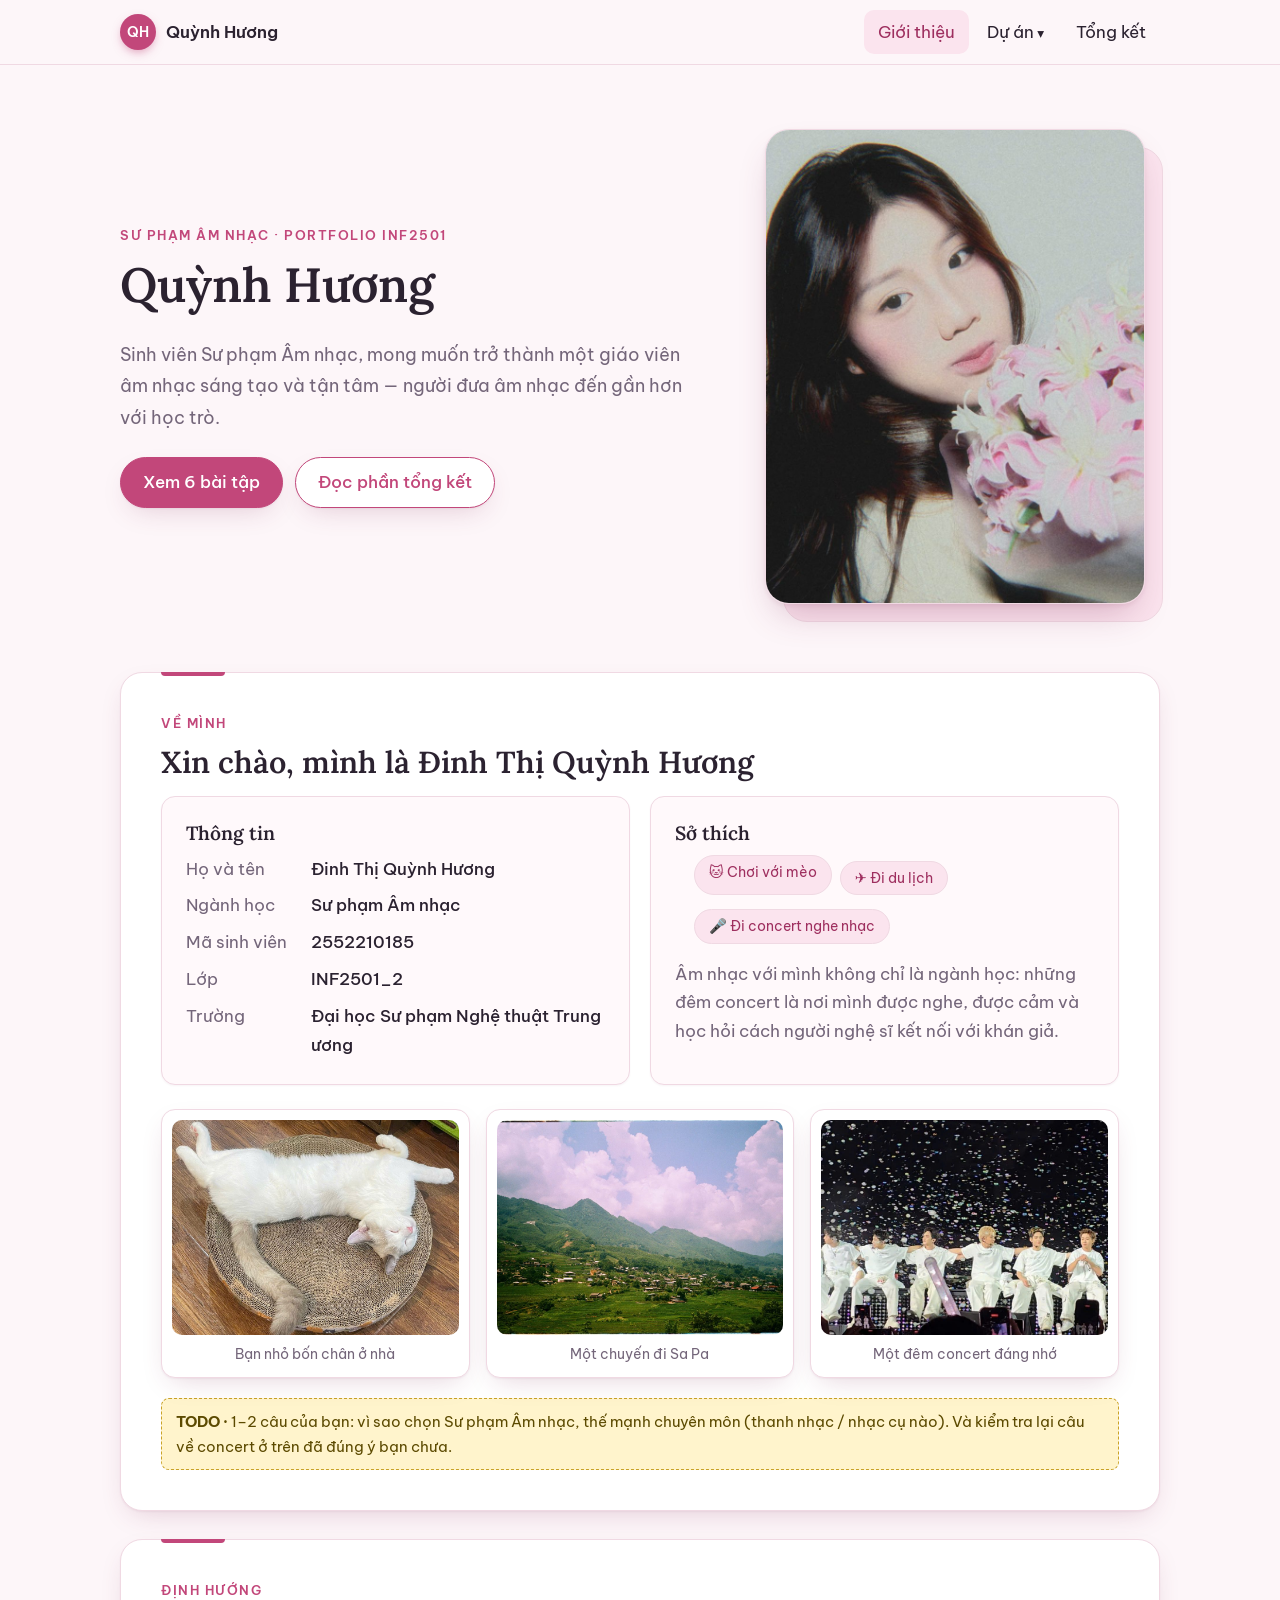
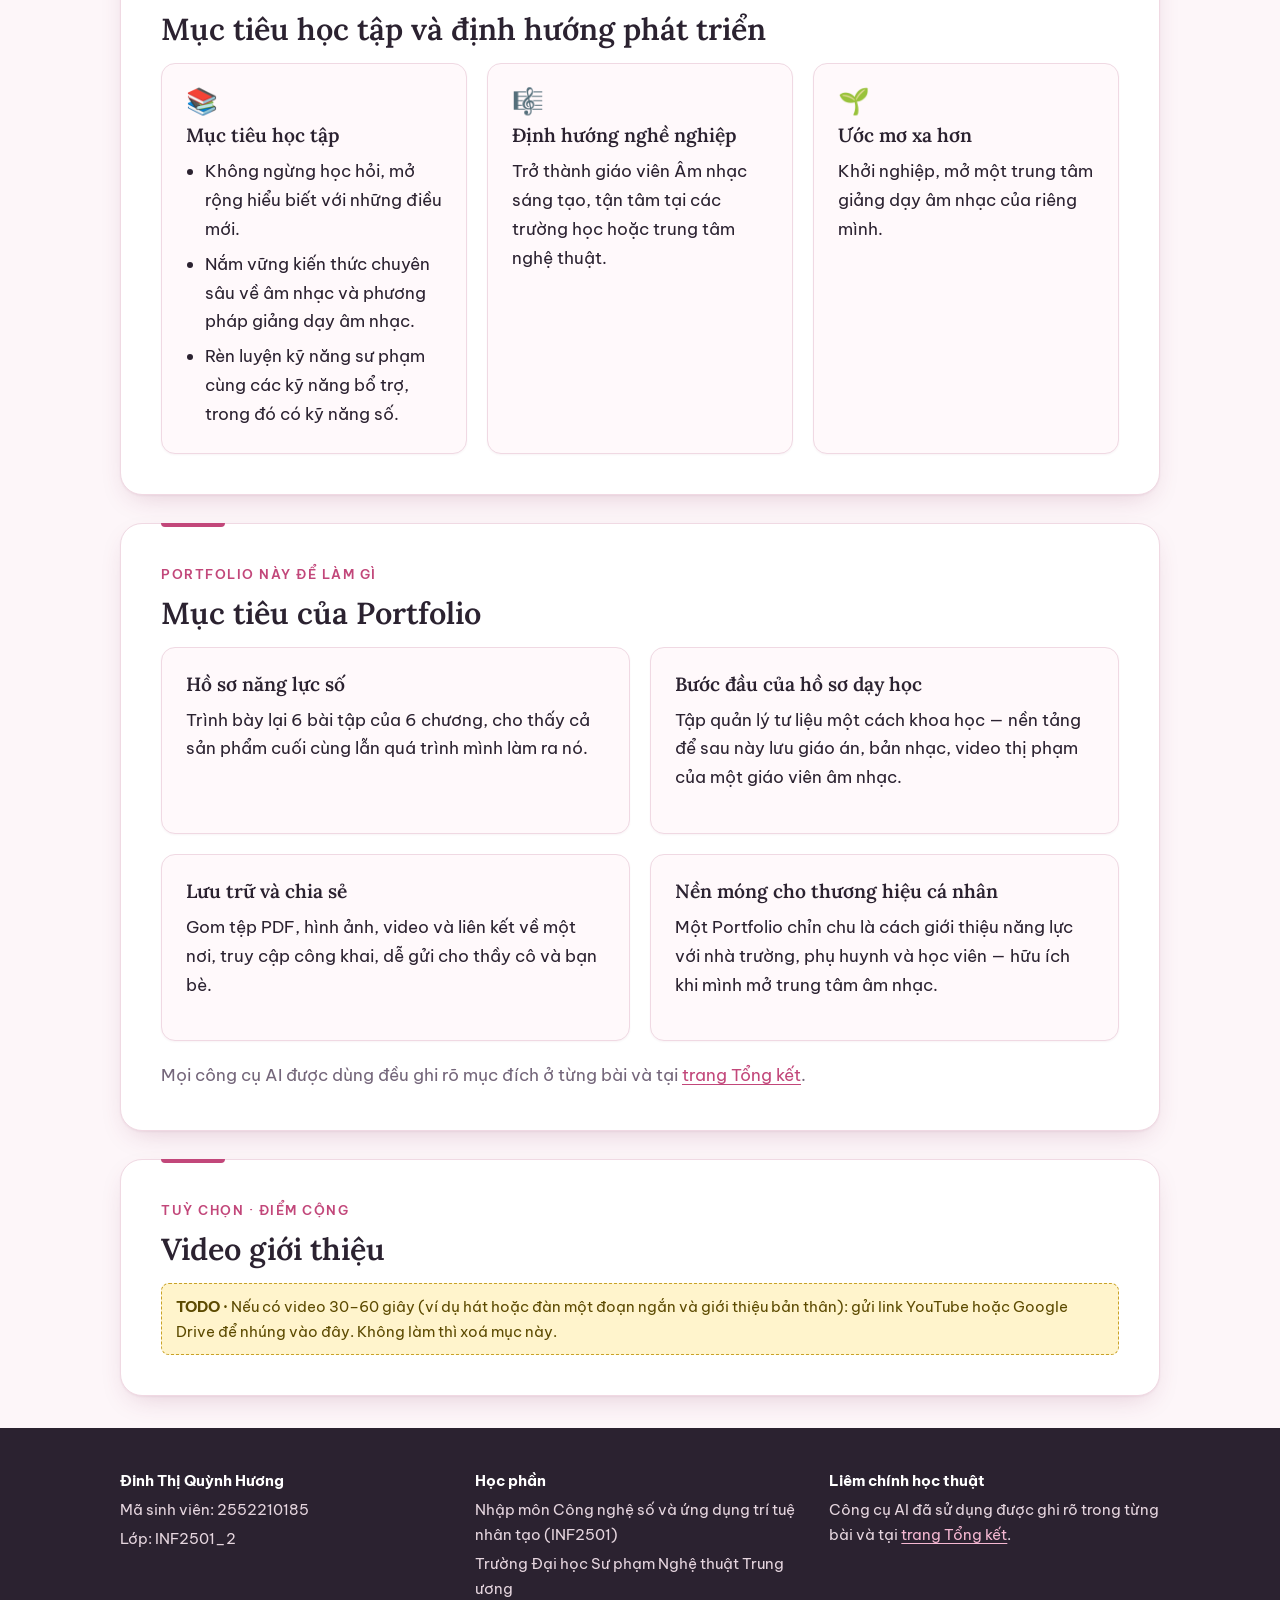
==== index.html @ 2ea0c990 "Portfolio INF2501 - Đinh Thị Quỳnh Hương: khung website 9 trang Trang Giới thiệu, Dự án, 6 trang bài" ====
<!doctype html>
<html lang="vi">
<head>
  <meta charset="utf-8">
  <meta name="viewport" content="width=device-width, initial-scale=1">
  <title>Giới thiệu · Quỳnh Hương</title>
  <meta name="description" content="Portfolio học phần Nhập môn Công nghệ số và ứng dụng trí tuệ nhân tạo (INF2501) của Quỳnh Hương, sinh viên Sư phạm Âm nhạc.">
  <link rel="icon" href="data:image/svg+xml,%3Csvg xmlns='http://www.w3.org/2000/svg' viewBox='0 0 32 32'%3E%3Ccircle cx='16' cy='16' r='16' fill='%23c2477a'/%3E%3C/svg%3E">
  <link rel="preconnect" href="https://fonts.googleapis.com">
  <link rel="preconnect" href="https://fonts.gstatic.com" crossorigin>
  <link href="https://fonts.googleapis.com/css2?family=Be+Vietnam+Pro:wght@400;500;600&family=Lora:wght@500;600&display=swap" rel="stylesheet">
  <link rel="stylesheet" href="assets/css/style.css">
  <script src="assets/js/site.js" defer></script>
</head>
<body data-page="about">
<div id="site-header"></div>

<main id="main" class="container">
  <!-- Phần mở đầu: dùng tên ngắn "Quỳnh Hương" -->
  <section class="hero">
    <div>
      <p class="eyebrow">Sư phạm Âm nhạc · Portfolio INF2501</p>
      <h1>Quỳnh Hương</h1>
      <p class="lead">Sinh viên Sư phạm Âm nhạc, mong muốn trở thành một giáo viên âm nhạc sáng tạo và tận tâm — người đưa âm nhạc đến gần hơn với học trò.</p>
      <div class="btn-row">
        <a class="btn primary" href="projects.html">Xem 6 bài tập</a>
        <a class="btn" href="conclusion.html">Đọc phần tổng kết</a>
      </div>
    </div>
    <div class="avatar-wrap">
      <div class="avatar"><img src="assets/img/about/avatar.jpg" alt="Ảnh đại diện Đinh Thị Quỳnh Hương" width="800" height="1000"></div>
    </div>
  </section>

  <!-- Giới thiệu chi tiết: dùng họ tên đầy đủ -->
  <section class="section" id="gioi-thieu">
    <p class="eyebrow">Về mình</p>
    <h2>Xin chào, mình là Đinh Thị Quỳnh Hương</h2>
    <div class="grid">
      <div class="card">
        <h3>Thông tin</h3>
        <dl class="info-list">
          <dt>Họ và tên</dt><dd>Đinh Thị Quỳnh Hương</dd>
          <dt>Ngành học</dt><dd>Sư phạm Âm nhạc</dd>
          <dt>Mã sinh viên</dt><dd>2552210185</dd>
          <dt>Lớp</dt><dd>INF2501_2</dd>
          <dt>Trường</dt><dd>Đại học Sư phạm Nghệ thuật Trung ương</dd>
        </dl>
      </div>
      <div class="card">
        <h3>Sở thích</h3>
        <ul class="chips">
          <li>🐱 Chơi với mèo</li>
          <li>✈️ Đi du lịch</li>
          <li>🎤 Đi concert nghe nhạc</li>
        </ul>
        <p class="muted" style="margin:16px 0 0">Âm nhạc với mình không chỉ là ngành học: những đêm concert là nơi mình được nghe, được cảm và học hỏi cách người nghệ sĩ kết nối với khán giả.</p>
      </div>
    </div>
    <div class="gallery">
      <figure><img src="assets/img/about/meo.jpg" alt="Chú mèo trắng nằm ngủ trên ổ cào móng" width="1000" height="750" loading="lazy"><figcaption>Bạn nhỏ bốn chân ở nhà</figcaption></figure>
      <figure><img src="assets/img/about/du-lich.jpg" alt="Thung lũng ruộng bậc thang và núi đồi dưới trời mây hồng" width="1000" height="750" loading="lazy"><figcaption>Một chuyến đi Sa Pa</figcaption></figure>
      <figure><img src="assets/img/about/concert.jpg" alt="Sân khấu concert với nghệ sĩ mặc đồ trắng và mưa giấy" width="980" height="735" loading="lazy"><figcaption>Một đêm concert đáng nhớ</figcaption></figure>
    </div>
    <p class="todo" style="margin-top:20px">1–2 câu của bạn: vì sao chọn Sư phạm Âm nhạc, thế mạnh chuyên môn (thanh nhạc / nhạc cụ nào). Và kiểm tra lại câu về concert ở trên đã đúng ý bạn chưa.</p>
  </section>

  <section class="section" id="muc-tieu">
    <p class="eyebrow">Định hướng</p>
    <h2>Mục tiêu học tập và định hướng phát triển</h2>
    <div class="grid">
      <div class="card">
        <div class="icon">📚</div>
        <h3>Mục tiêu học tập</h3>
        <ul>
          <li>Không ngừng học hỏi, mở rộng hiểu biết với những điều mới.</li>
          <li>Nắm vững kiến thức chuyên sâu về âm nhạc và phương pháp giảng dạy âm nhạc.</li>
          <li>Rèn luyện kỹ năng sư phạm cùng các kỹ năng bổ trợ, trong đó có kỹ năng số.</li>
        </ul>
      </div>
      <div class="card">
        <div class="icon">🎼</div>
        <h3>Định hướng nghề nghiệp</h3>
        <p>Trở thành giáo viên Âm nhạc sáng tạo, tận tâm tại các trường học hoặc trung tâm nghệ thuật.</p>
      </div>
      <div class="card">
        <div class="icon">🌱</div>
        <h3>Ước mơ xa hơn</h3>
        <p>Khởi nghiệp, mở một trung tâm giảng dạy âm nhạc của riêng mình.</p>
      </div>
    </div>
  </section>

  <!-- Mục tiêu Portfolio: AI (Claude) soạn theo định hướng của Quỳnh Hương — đã ghi nhận ở trang Tổng kết -->
  <section class="section" id="muc-tieu-portfolio">
    <p class="eyebrow">Portfolio này để làm gì</p>
    <h2>Mục tiêu của Portfolio</h2>
    <div class="grid two">
      <div class="card">
        <h3>Hồ sơ năng lực số</h3>
        <p>Trình bày lại 6 bài tập của 6 chương, cho thấy cả sản phẩm cuối cùng lẫn quá trình mình làm ra nó.</p>
      </div>
      <div class="card">
        <h3>Bước đầu của hồ sơ dạy học</h3>
        <p>Tập quản lý tư liệu một cách khoa học — nền tảng để sau này lưu giáo án, bản nhạc, video thị phạm của một giáo viên âm nhạc.</p>
      </div>
      <div class="card">
        <h3>Lưu trữ và chia sẻ</h3>
        <p>Gom tệp PDF, hình ảnh, video và liên kết về một nơi, truy cập công khai, dễ gửi cho thầy cô và bạn bè.</p>
      </div>
      <div class="card">
        <h3>Nền móng cho thương hiệu cá nhân</h3>
        <p>Một Portfolio chỉn chu là cách giới thiệu năng lực với nhà trường, phụ huynh và học viên — hữu ích khi mình mở trung tâm âm nhạc.</p>
      </div>
    </div>
    <p class="muted" style="margin-top:20px">Mọi công cụ AI được dùng đều ghi rõ mục đích ở từng bài và tại <a href="conclusion.html#ai">trang Tổng kết</a>.</p>
  </section>

  <!-- Điểm cộng (tuỳ chọn): video giới thiệu bản thân -->
  <section class="section" id="video">
    <p class="eyebrow">Tuỳ chọn · điểm cộng</p>
    <h2>Video giới thiệu</h2>
    <p class="todo">Nếu có video 30–60 giây (ví dụ hát hoặc đàn một đoạn ngắn và giới thiệu bản thân): gửi link YouTube hoặc Google Drive để nhúng vào đây. Không làm thì xoá mục này.</p>
  </section>
</main>

<div id="site-footer"></div>
</body>
</html>
---- assets/css/style.css ----
/* Portfolio Quỳnh Hương — INF2501 */
:root {
  --paper: #fdf6f9;       /* nền hồng phấn rất nhạt */
  --surface: #ffffff;
  --tint: #fff9fb;        /* nền thẻ bên trong khối */
  --ink: #2b2230;         /* chữ chính: tím than */
  --muted: #74667a;
  --line: #f0d9e3;
  --accent: #c2477a;      /* hồng đậm — đủ tương phản trên nền trắng */
  --accent-deep: #9e2f5f;
  --accent-soft: #fbe4ee;
  --shadow: 0 1px 2px rgba(122, 38, 79, .06), 0 10px 28px -10px rgba(122, 38, 79, .22);
  --shadow-hover: 0 2px 4px rgba(122, 38, 79, .08), 0 18px 36px -12px rgba(122, 38, 79, .30);
  --radius: 14px;
  --radius-lg: 22px;
  --wrap: 1080px;
  --read: 720px;
  --serif: "Lora", Georgia, serif;
  --sans: "Be Vietnam Pro", system-ui, -apple-system, "Segoe UI", sans-serif;
}

* { box-sizing: border-box; }
html { scroll-behavior: smooth; }
body {
  margin: 0;
  background: var(--paper);
  color: var(--ink);
  font: 400 17px/1.7 var(--sans);
  -webkit-font-smoothing: antialiased;
}
img { max-width: 100%; height: auto; display: block; }
a { color: var(--accent); text-underline-offset: 3px; }
a:hover { color: var(--accent-deep); text-decoration-thickness: 2px; }
:focus-visible { outline: 2px solid var(--accent); outline-offset: 3px; border-radius: 4px; }

h1, h2, h3 { font-family: var(--serif); line-height: 1.25; font-weight: 600; margin: 0 0 .5em; }
h1 { font-size: clamp(2rem, 5vw, 3rem); }
h2 { font-size: clamp(1.45rem, 3vw, 1.9rem); }
h3 { font-size: 1.2rem; }
p { margin: 0 0 1em; }

.container { max-width: var(--wrap); margin: 0 auto; padding: 0 20px; }
.reading { max-width: var(--read); }
.skip { position: absolute; left: -999px; }
.skip:focus { left: 16px; top: 16px; background: var(--surface); padding: 8px 12px; z-index: 100; }

/* Header */
.site-header {
  position: sticky; top: 0; z-index: 50;
  background: rgba(253, 246, 249, .92);
  backdrop-filter: blur(8px);
  border-bottom: 1px solid var(--line);
}
.nav-bar { display: flex; align-items: center; justify-content: space-between; min-height: 64px; }
.brand { display: flex; align-items: center; gap: 10px; color: var(--ink); text-decoration: none; font-weight: 600; }
.brand:hover { color: var(--ink); }
.brand-mark {
  display: grid; place-items: center; width: 36px; height: 36px; border-radius: 50%;
  background: var(--accent); color: #fff; font: 600 .85rem var(--sans); letter-spacing: .5px;
  box-shadow: 0 4px 10px -2px rgba(194, 71, 122, .5);
}
.nav-toggle {
  display: none; border: 1px solid var(--line); background: var(--surface); color: var(--ink);
  border-radius: 10px; padding: 8px 14px; font: inherit; cursor: pointer; box-shadow: var(--shadow);
}
#site-nav > ul { display: flex; gap: 4px; list-style: none; margin: 0; padding: 0; }
#site-nav a { display: block; padding: 8px 14px; border-radius: 10px; color: var(--ink); text-decoration: none; }
#site-nav a:hover, #site-nav a[aria-current="page"] { background: var(--accent-soft); color: var(--accent-deep); }
.has-sub { position: relative; }
.has-sub > a::after { content: " ▾"; font-size: .8em; }
.sub {
  display: none; position: absolute; right: 0; top: 100%; min-width: 320px;
  list-style: none; margin: 0; padding: 8px; background: var(--surface);
  border: 1px solid var(--line); border-radius: var(--radius); box-shadow: var(--shadow-hover);
}
.has-sub:hover .sub, .has-sub:focus-within .sub { display: block; }
.sub a { font-size: .95rem; }
.sub small { display: block; color: var(--muted); font-size: .78rem; }

@media (max-width: 900px) {
  .nav-toggle { display: block; }
  #site-nav { display: none; position: absolute; left: 0; right: 0; top: 64px; background: var(--paper); border-bottom: 1px solid var(--line); padding: 8px 20px 16px; box-shadow: var(--shadow); }
  #site-nav.open { display: block; }
  #site-nav > ul { flex-direction: column; }
  .has-sub > a::after { content: ""; }
  .sub { display: block; position: static; box-shadow: none; border: 0; padding: 0 0 0 16px; min-width: 0; background: transparent; }
}

/* Khối nội dung: mỗi phần là một tấm có viền + đổ bóng */
main { padding-bottom: 64px; }
.section {
  margin: 28px 0; padding: 40px;
  background: var(--surface); border: 1px solid var(--line);
  border-radius: var(--radius-lg); box-shadow: var(--shadow);
  position: relative;
}
.section::before {  /* vạch hồng ở mép trên tạo điểm nhấn */
  content: ""; position: absolute; left: 40px; top: -1px; width: 64px; height: 4px;
  background: var(--accent); border-radius: 0 0 4px 4px;
}
.section.reading { max-width: none; }
.section.reading > * { max-width: var(--read); }
.section > :last-child { margin-bottom: 0; }
@media (max-width: 600px) {
  .section { padding: 28px 20px; border-radius: var(--radius); }
  .section::before { left: 20px; }
}
.eyebrow { font-size: .8rem; text-transform: uppercase; letter-spacing: 1.5px; color: var(--accent); font-weight: 600; margin-bottom: 8px; }
.lead { font-size: 1.15rem; color: var(--muted); }
.muted { color: var(--muted); }

/* Hero (About) */
.hero { display: grid; grid-template-columns: 1.4fr 1fr; gap: 56px; align-items: center; padding: 64px 0 40px; }
.avatar-wrap { position: relative; max-width: 380px; justify-self: center; width: 100%; }
.avatar-wrap::before {  /* khối hồng lệch phía sau ảnh tạo chiều sâu */
  content: ""; position: absolute; inset: 18px -18px -18px 18px;
  border-radius: 24px; background: var(--accent-soft); border: 1px solid var(--line);
}
.avatar {
  position: relative; aspect-ratio: 4 / 5; border-radius: 24px; overflow: hidden;
  background: linear-gradient(160deg, #fff, var(--accent-soft));
  border: 1px solid var(--line); box-shadow: var(--shadow-hover);
  display: grid; place-items: center; font: 600 4rem var(--serif); color: var(--accent);
}
.avatar img { width: 100%; height: 100%; object-fit: cover; }
.btn-row { display: flex; flex-wrap: wrap; gap: 12px; margin-top: 24px; }
.btn {
  display: inline-block; padding: 10px 22px; border-radius: 999px; text-decoration: none;
  border: 1px solid var(--accent); font-weight: 500; background: var(--surface); box-shadow: var(--shadow);
}
.btn.primary { background: var(--accent); color: #fff; }
.btn:hover { background: var(--accent-soft); color: var(--accent-deep); }

@media (max-width: 760px) {
  .hero { grid-template-columns: 1fr; gap: 36px; padding-top: 40px; }
  .avatar-wrap { max-width: 190px; justify-self: start; order: -1; margin-bottom: 8px; }
  .avatar { font-size: 3rem; }
}

/* Grids & cards */
.grid { display: grid; gap: 20px; grid-template-columns: repeat(auto-fit, minmax(240px, 1fr)); }
.grid.two { grid-template-columns: repeat(2, 1fr); }
@media (max-width: 640px) { .grid.two { grid-template-columns: 1fr; } }
.card {
  background: var(--tint); border: 1px solid var(--line); border-radius: var(--radius); padding: 24px;
  box-shadow: 0 1px 2px rgba(122, 38, 79, .05);
}
.card h3 { margin-top: 0; }
main > .grid .card, .card-raised { background: var(--surface); box-shadow: var(--shadow); }
a.card { color: inherit; text-decoration: none; transition: border-color .15s, transform .15s, box-shadow .15s; display: flex; flex-direction: column; }
a.card:hover { border-color: var(--accent); transform: translateY(-3px); box-shadow: var(--shadow-hover); }
.card .num { font: 600 2rem var(--serif); color: var(--accent); line-height: 1; margin-bottom: 12px; }
.card .meta { font-size: .85rem; color: var(--muted); margin-bottom: 6px; }
.card .more { margin-top: auto; padding-top: 12px; color: var(--accent); font-weight: 500; }
.card .icon { font-size: 1.6rem; line-height: 1; margin-bottom: 10px; }
.card ul { padding-left: 1.1em; margin: 0; }
.card li + li { margin-top: 6px; }

.info-list { display: grid; grid-template-columns: max-content 1fr; gap: 8px 24px; margin: 0; }
.info-list dt { color: var(--muted); }
.info-list dd { margin: 0; font-weight: 500; }
.chips { display: flex; flex-wrap: wrap; gap: 8px; list-style: none; padding: 0; margin: 0; }
.chips li { padding: 4px 14px; border-radius: 999px; background: var(--accent-soft); color: var(--accent-deep); font-size: .9rem; border: 1px solid var(--line); }

/* Ảnh sở thích */
.gallery { display: grid; gap: 16px; grid-template-columns: repeat(auto-fit, minmax(200px, 1fr)); margin-top: 24px; }
.gallery figure { margin: 0; background: var(--surface); border: 1px solid var(--line); border-radius: var(--radius); padding: 10px; box-shadow: var(--shadow); }
.gallery img { aspect-ratio: 4 / 3; object-fit: cover; border-radius: 10px; width: 100%; }
.gallery figure.todo { min-height: 180px; }

/* Project page */
.project-head { padding: 48px 0 16px; }
.breadcrumb { font-size: .9rem; color: var(--muted); margin-bottom: 16px; }
.breadcrumb a { color: var(--muted); }
.part-label {
  display: inline-grid; place-items: center; width: 34px; height: 34px; border-radius: 50%;
  background: var(--accent); color: #fff; font: 600 .9rem var(--sans); margin-right: 10px; vertical-align: middle;
  box-shadow: 0 4px 10px -2px rgba(194, 71, 122, .5);
}
.steps { counter-reset: s; list-style: none; padding: 0; }
.steps > li { counter-increment: s; position: relative; padding: 0 0 20px 48px; border-left: 2px solid var(--line); margin-left: 15px; }
.steps > li:last-child { border-left-color: transparent; }
.steps > li::before {
  content: counter(s); position: absolute; left: -16px; top: 0; width: 30px; height: 30px; border-radius: 50%;
  background: var(--surface); border: 2px solid var(--accent); color: var(--accent); display: grid; place-items: center; font-weight: 600; font-size: .85rem;
}
.callout { border: 1px solid var(--line); border-left: 4px solid var(--accent); background: var(--tint); padding: 16px 20px; border-radius: var(--radius); margin: 24px 0; }
.callout p:last-child { margin: 0; }

.table-wrap { overflow-x: auto; margin: 16px 0 24px; border: 1px solid var(--line); border-radius: var(--radius); background: var(--surface); box-shadow: 0 1px 2px rgba(122, 38, 79, .05); }
table { border-collapse: collapse; width: 100%; font-size: .95rem; }
th, td { padding: 12px 14px; text-align: left; vertical-align: top; border-bottom: 1px solid var(--line); }
th { background: var(--accent-soft); color: var(--accent-deep); font-weight: 600; white-space: nowrap; }
tr:last-child td { border-bottom: 0; }

figure { margin: 24px 0; }
figcaption { font-size: .88rem; color: var(--muted); margin-top: 8px; text-align: center; }
.compare { display: grid; grid-template-columns: 1fr 1fr; gap: 20px; }
@media (max-width: 760px) { .compare { grid-template-columns: 1fr; } }
pre, code { font-family: ui-monospace, Consolas, monospace; font-size: .9rem; }
pre { background: #2b2230; color: #fbe9f1; padding: 16px 20px; border-radius: var(--radius); overflow-x: auto; white-space: pre-wrap; }

.pager { display: grid; grid-template-columns: 1fr auto 1fr; gap: 12px; align-items: center; padding: 16px 0 0; }
.pager a { text-decoration: none; }
.pager .prev { justify-self: start; }
.pager .next { justify-self: end; text-align: right; }
.pager small { display: block; color: var(--muted); font-size: .8rem; }
@media (max-width: 600px) {
  .pager { grid-template-columns: 1fr 1fr; }
  .pager .back { grid-column: 1 / -1; grid-row: 1; justify-self: center; }
}

/* TODO markers — phải xoá hết trước khi nộp */
.todo {
  display: block; background: #fff4cc; border: 1px dashed #c9a227; color: #5c4a00;
  padding: 10px 14px; border-radius: 8px; font-size: .92rem; margin: 8px 0;
}
span.todo { display: inline; padding: 1px 6px; margin: 0; }
.todo::before { content: "TODO · "; font-weight: 700; }
figure.todo { min-height: 160px; display: grid; place-items: center; text-align: center; }

/* Footer */
.site-footer { background: #2b2230; color: #e6d6df; padding: 40px 0; font-size: .92rem; margin-top: 32px; }
.site-footer a { color: #f5b8d2; }
.footer-grid { display: grid; grid-template-columns: repeat(auto-fit, minmax(220px, 1fr)); gap: 24px; }
.site-footer strong { color: #fff; }
.site-footer p { margin: 0 0 4px; }
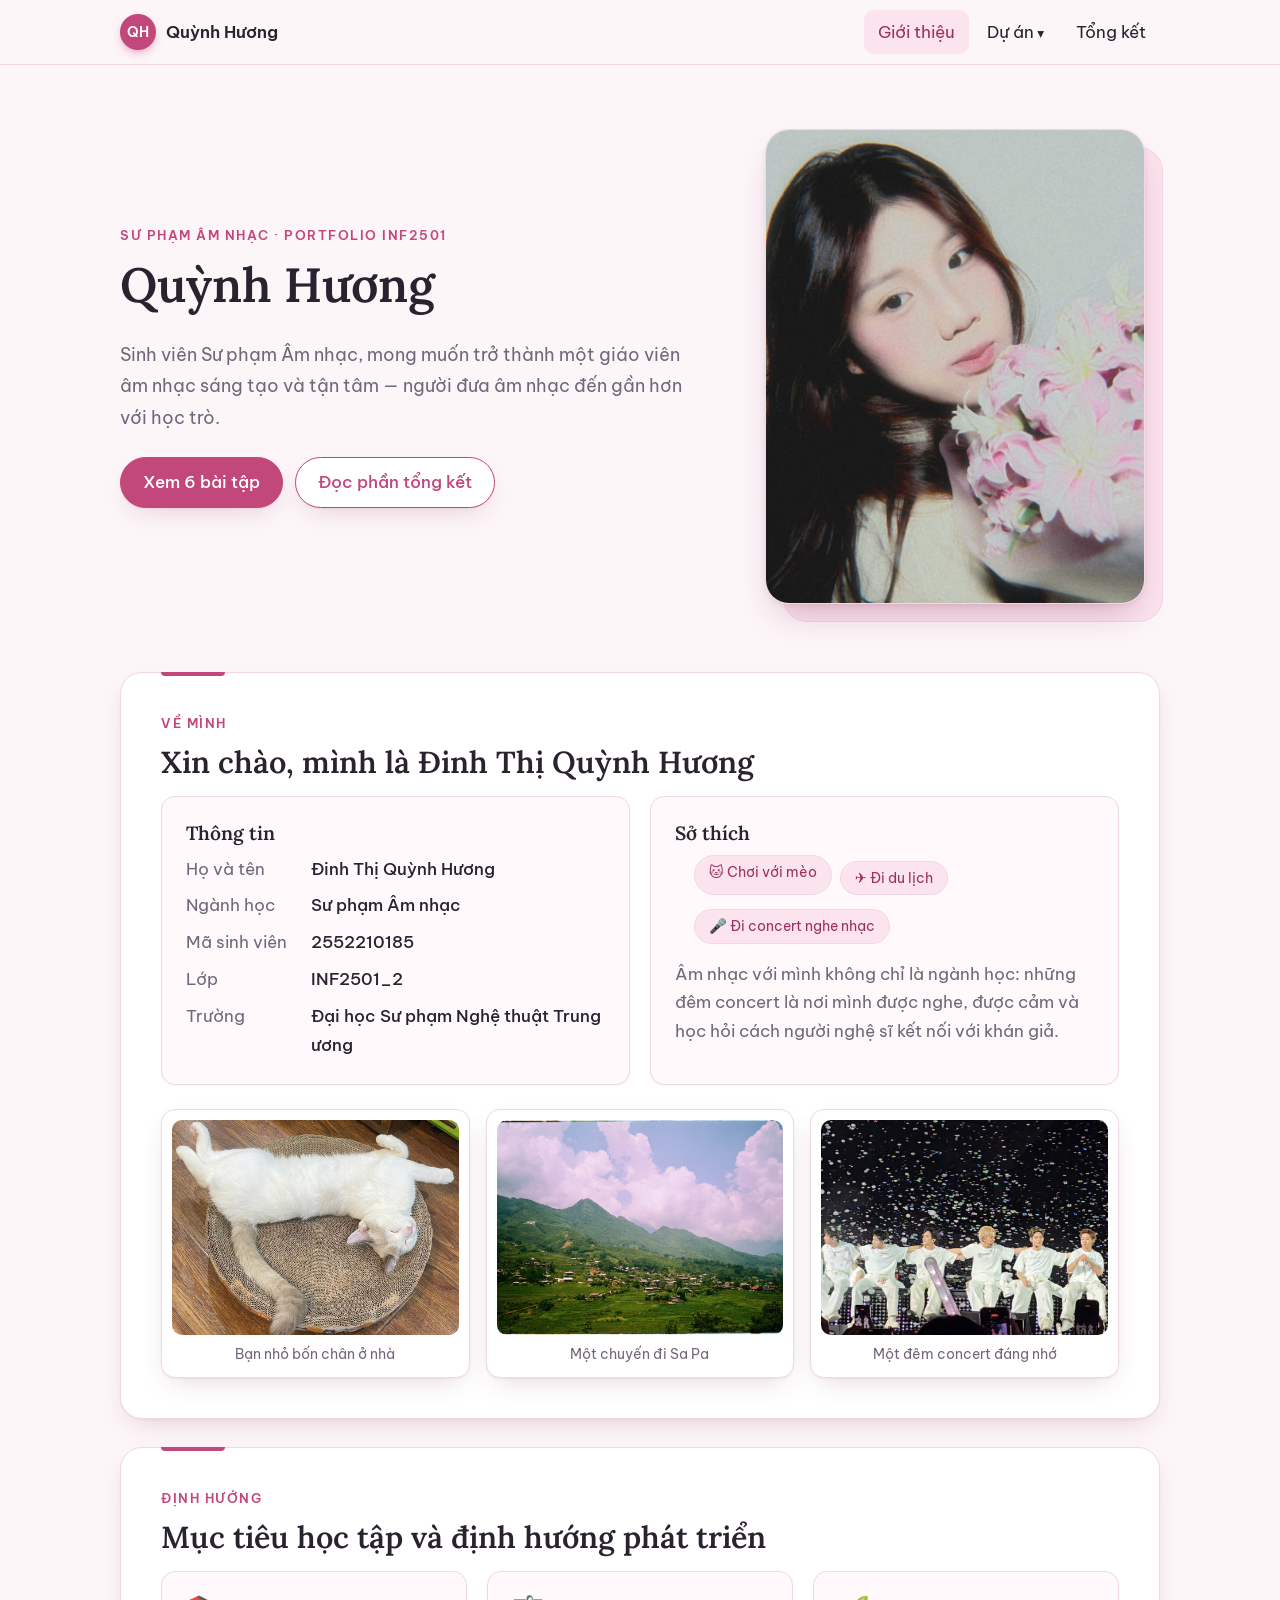
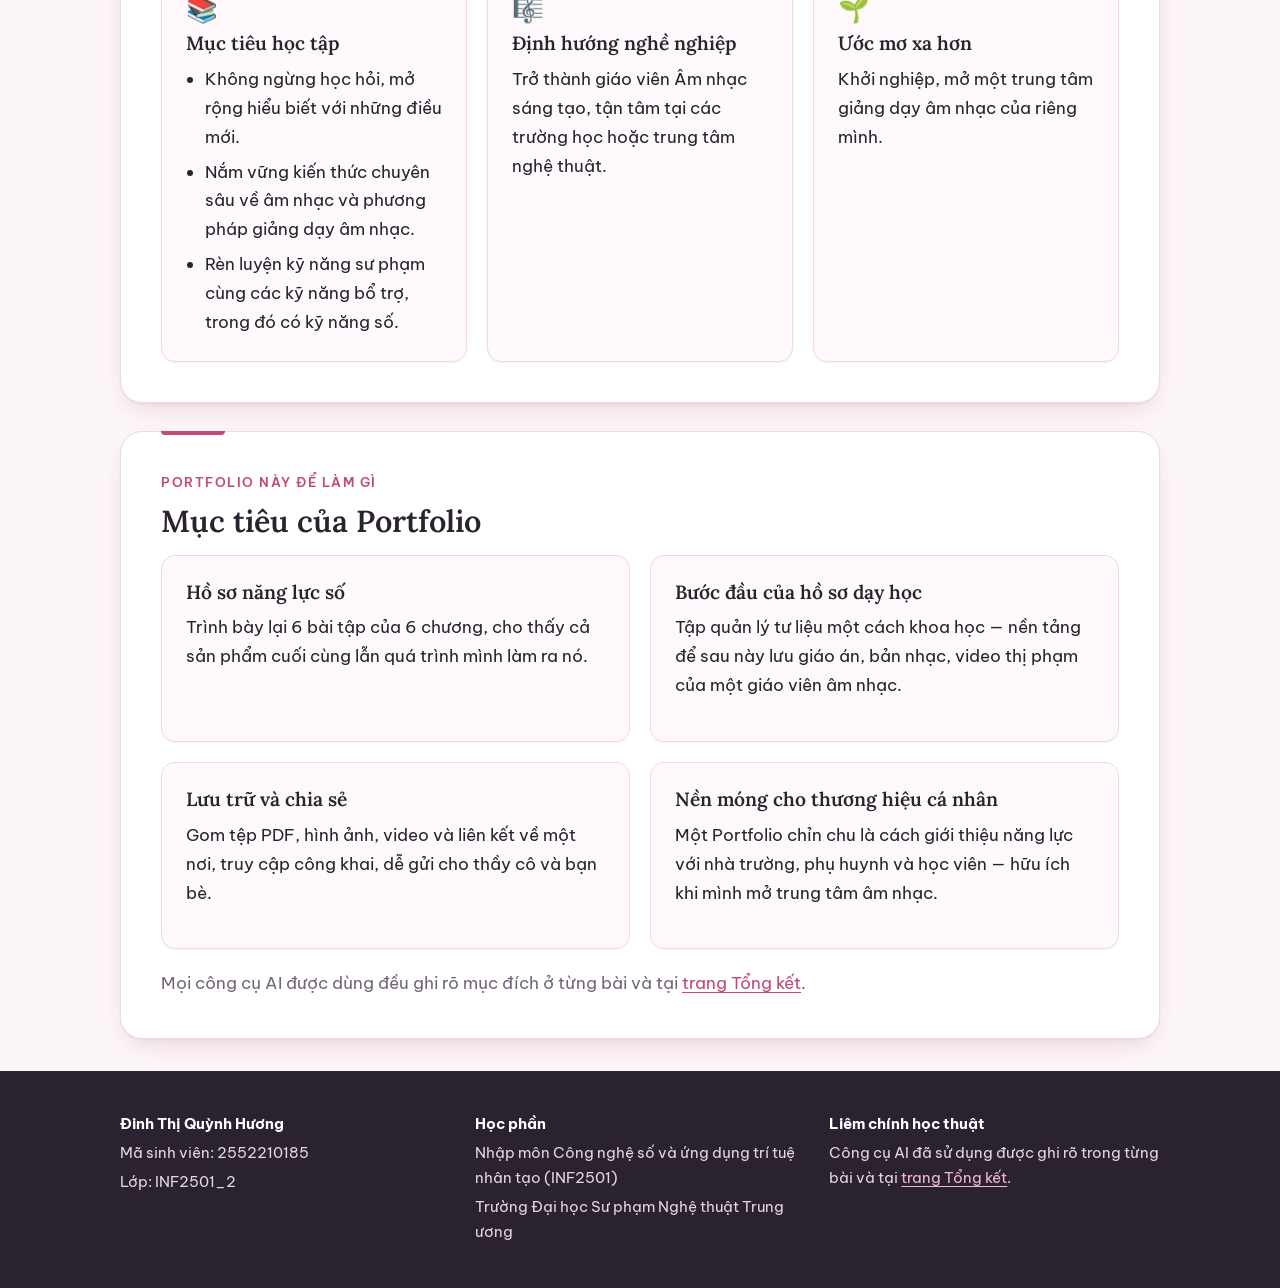
==== commit d1e7fcdd: "Hoàn thiện trang Giới thiệu và Tổng kết - Giới thiệu: ảnh đại diện, ảnh sở thích, mã SV, lớp - Tổng " ====
--- a/index.html
+++ b/index.html
@@ -62,7 +62,6 @@
       <figure><img src="assets/img/about/du-lich.jpg" alt="Thung lũng ruộng bậc thang và núi đồi dưới trời mây hồng" width="1000" height="750" loading="lazy"><figcaption>Một chuyến đi Sa Pa</figcaption></figure>
       <figure><img src="assets/img/about/concert.jpg" alt="Sân khấu concert với nghệ sĩ mặc đồ trắng và mưa giấy" width="980" height="735" loading="lazy"><figcaption>Một đêm concert đáng nhớ</figcaption></figure>
     </div>
-    <p class="todo" style="margin-top:20px">1–2 câu của bạn: vì sao chọn Sư phạm Âm nhạc, thế mạnh chuyên môn (thanh nhạc / nhạc cụ nào). Và kiểm tra lại câu về concert ở trên đã đúng ý bạn chưa.</p>
   </section>
 
   <section class="section" id="muc-tieu">
@@ -116,12 +115,7 @@
     <p class="muted" style="margin-top:20px">Mọi công cụ AI được dùng đều ghi rõ mục đích ở từng bài và tại <a href="conclusion.html#ai">trang Tổng kết</a>.</p>
   </section>
 
-  <!-- Điểm cộng (tuỳ chọn): video giới thiệu bản thân -->
-  <section class="section" id="video">
-    <p class="eyebrow">Tuỳ chọn · điểm cộng</p>
-    <h2>Video giới thiệu</h2>
-    <p class="todo">Nếu có video 30–60 giây (ví dụ hát hoặc đàn một đoạn ngắn và giới thiệu bản thân): gửi link YouTube hoặc Google Drive để nhúng vào đây. Không làm thì xoá mục này.</p>
-  </section>
+  <!-- Điểm cộng (tuỳ chọn): khi có video giới thiệu, thêm một <section class="section" id="video"> nhúng YouTube/Drive tại đây -->
 </main>
 
 <div id="site-footer"></div>
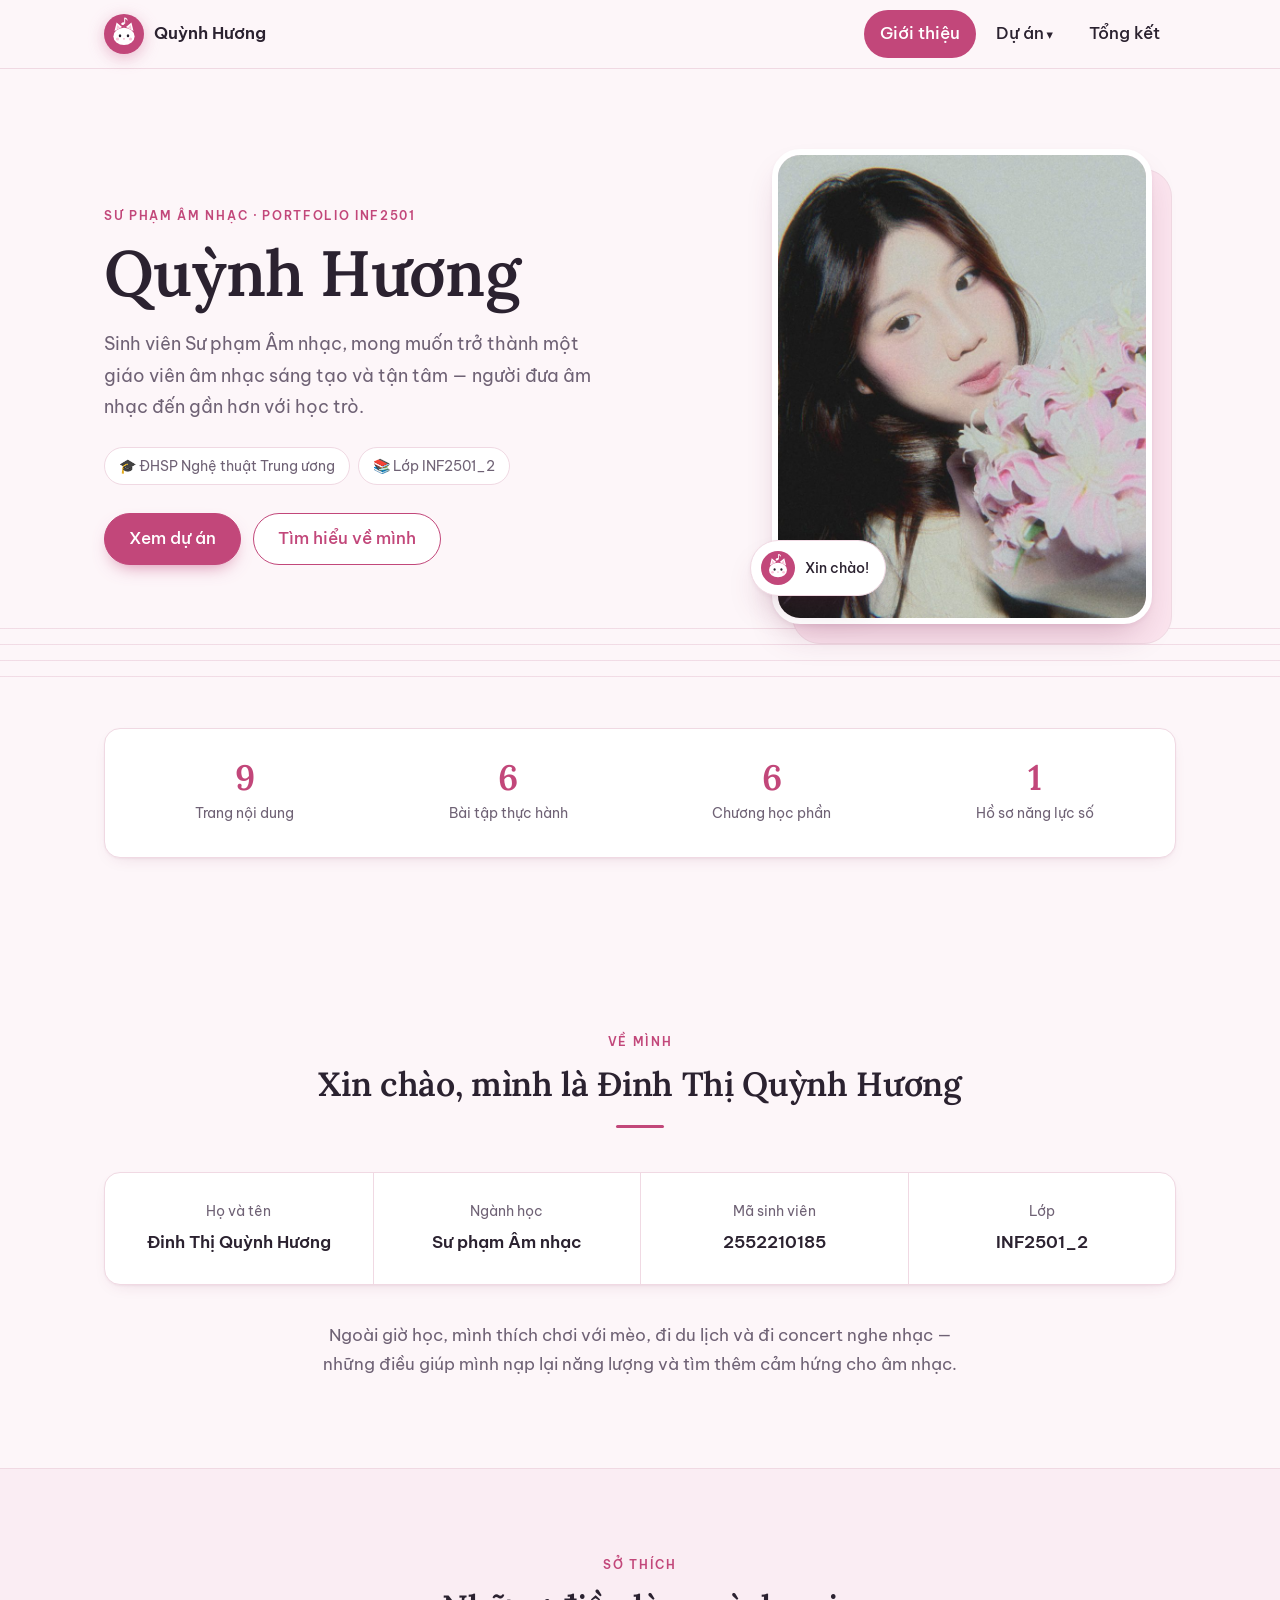
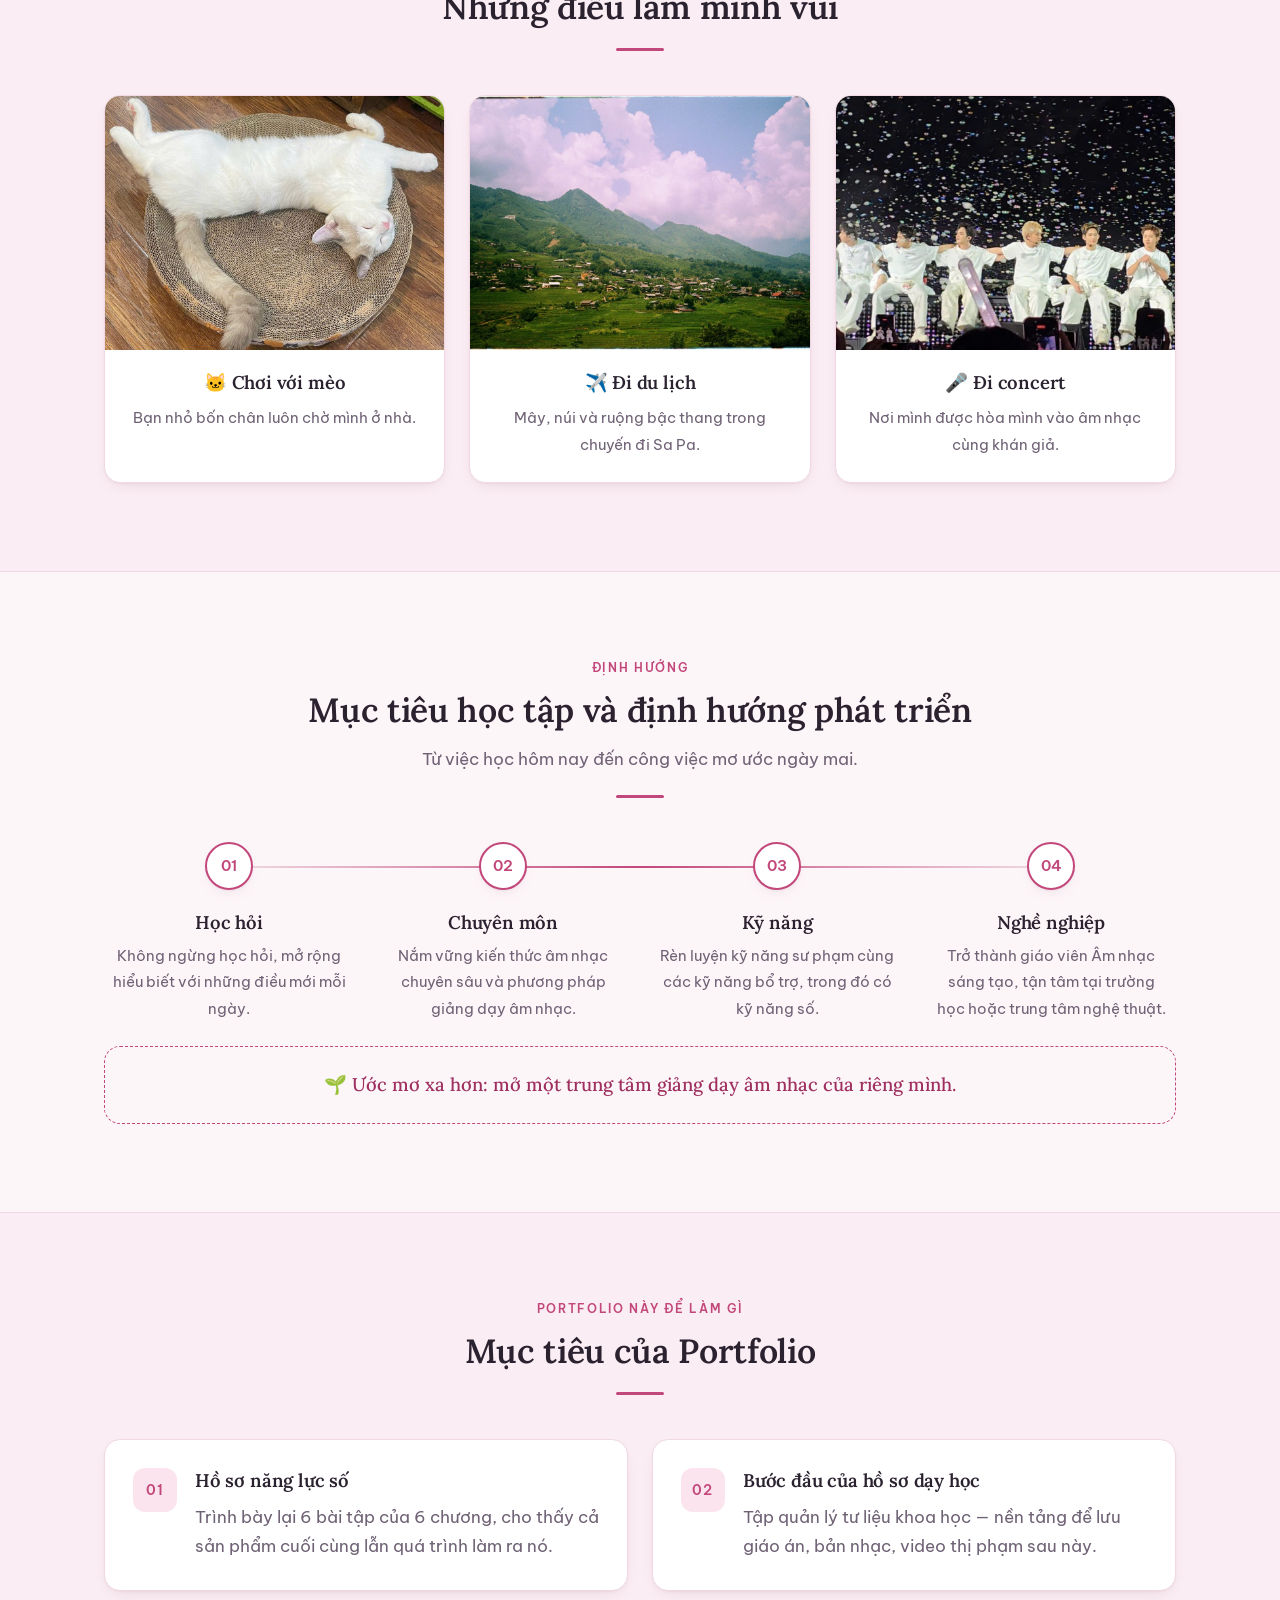
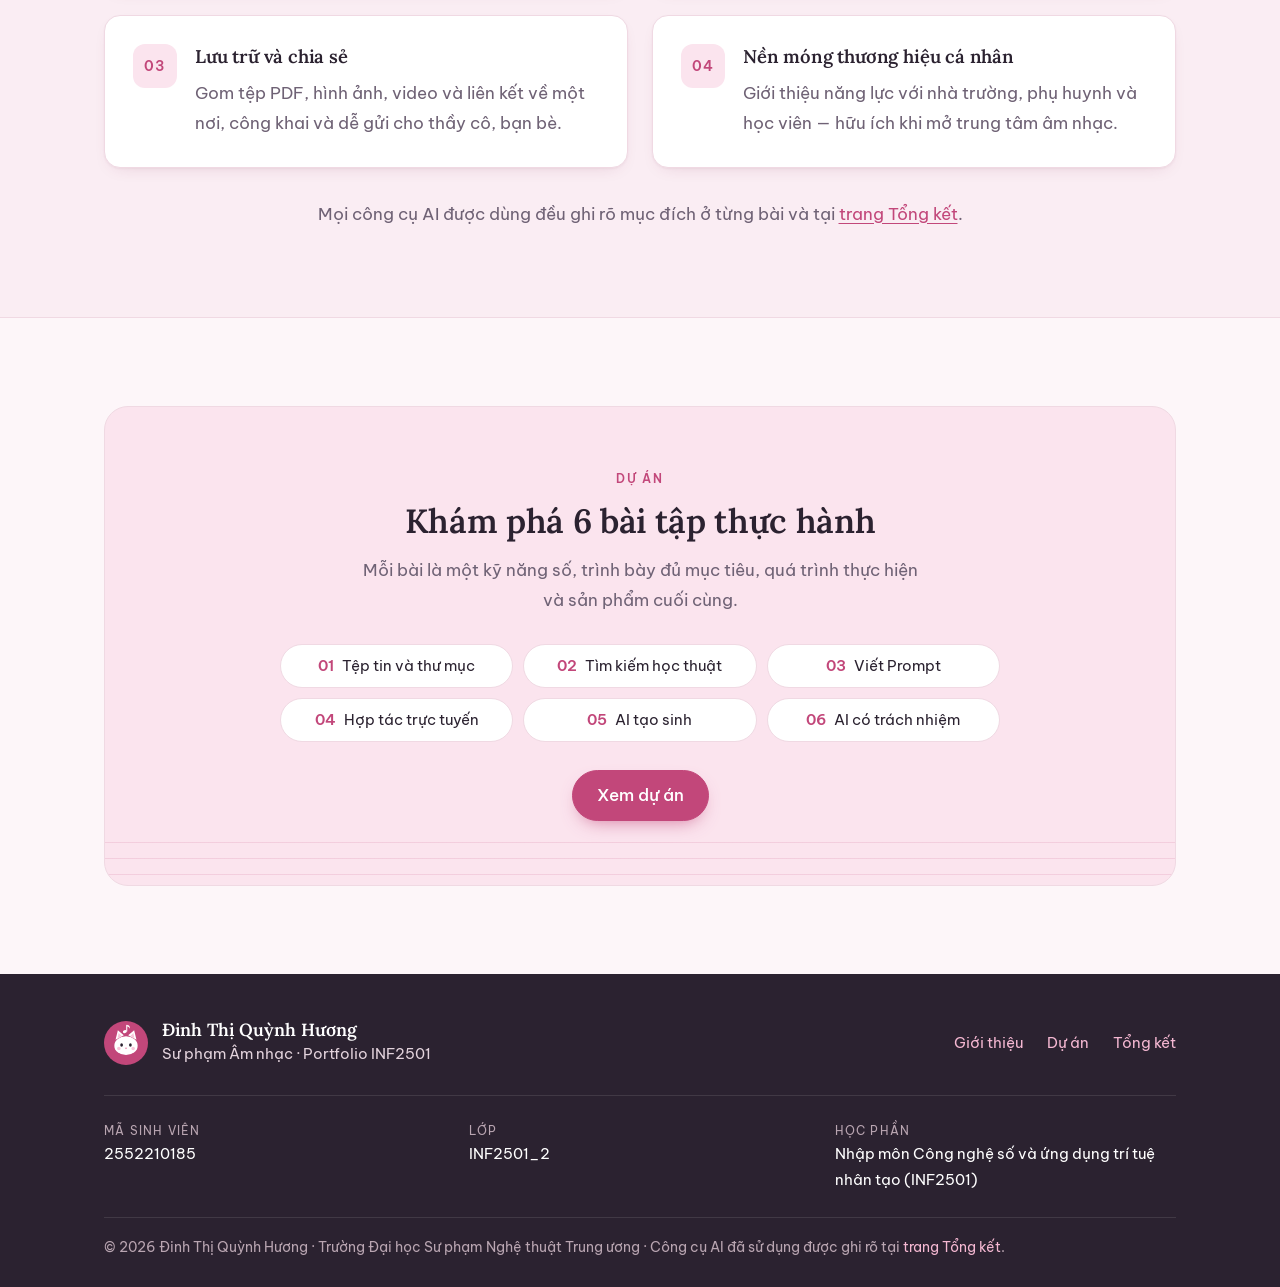
==== commit e749753b: "Làm lại bố cục và typography, thêm logo mèo - Thang chữ thống nhất, tiêu đề phần căn giữa, dải nền x" ====
--- a/index.html
+++ b/index.html
@@ -5,7 +5,7 @@
   <meta name="viewport" content="width=device-width, initial-scale=1">
   <title>Giới thiệu · Quỳnh Hương</title>
   <meta name="description" content="Portfolio học phần Nhập môn Công nghệ số và ứng dụng trí tuệ nhân tạo (INF2501) của Quỳnh Hương, sinh viên Sư phạm Âm nhạc.">
-  <link rel="icon" href="data:image/svg+xml,%3Csvg xmlns='http://www.w3.org/2000/svg' viewBox='0 0 32 32'%3E%3Ccircle cx='16' cy='16' r='16' fill='%23c2477a'/%3E%3C/svg%3E">
+  <link rel="icon" href="assets/img/logo.svg" type="image/svg+xml">
   <link rel="preconnect" href="https://fonts.googleapis.com">
   <link rel="preconnect" href="https://fonts.gstatic.com" crossorigin>
   <link href="https://fonts.googleapis.com/css2?family=Be+Vietnam+Pro:wght@400;500;600&family=Lora:wght@500;600&display=swap" rel="stylesheet">
@@ -15,107 +15,133 @@
 <body data-page="about">
 <div id="site-header"></div>
 
-<main id="main" class="container">
-  <!-- Phần mở đầu: dùng tên ngắn "Quỳnh Hương" -->
+<main id="main">
+  <!-- Hero: dùng tên ngắn "Quỳnh Hương" -->
   <section class="hero">
-    <div>
-      <p class="eyebrow">Sư phạm Âm nhạc · Portfolio INF2501</p>
-      <h1>Quỳnh Hương</h1>
-      <p class="lead">Sinh viên Sư phạm Âm nhạc, mong muốn trở thành một giáo viên âm nhạc sáng tạo và tận tâm — người đưa âm nhạc đến gần hơn với học trò.</p>
-      <div class="btn-row">
-        <a class="btn primary" href="projects.html">Xem 6 bài tập</a>
-        <a class="btn" href="conclusion.html">Đọc phần tổng kết</a>
+    <div class="container hero-grid">
+      <div>
+        <span class="eyebrow">Sư phạm Âm nhạc · Portfolio INF2501</span>
+        <h1>Quỳnh Hương</h1>
+        <p class="lead">Sinh viên Sư phạm Âm nhạc, mong muốn trở thành một giáo viên âm nhạc sáng tạo và tận tâm — người đưa âm nhạc đến gần hơn với học trò.</p>
+        <ul class="hero-meta">
+          <li>🎓 ĐHSP Nghệ thuật Trung ương</li>
+          <li>📚 Lớp INF2501_2</li>
+        </ul>
+        <div class="btn-row">
+          <a class="btn primary" href="projects.html">Xem dự án</a>
+          <a class="btn" href="#gioi-thieu">Tìm hiểu về mình</a>
+        </div>
+      </div>
+      <div class="avatar-wrap">
+        <div class="avatar"><img src="assets/img/about/avatar.jpg" alt="Ảnh đại diện Đinh Thị Quỳnh Hương" width="800" height="1000"></div>
+        <div class="sticker"><img src="assets/img/logo.svg" alt="" width="34" height="34">Xin chào!</div>
       </div>
     </div>
-    <div class="avatar-wrap">
-      <div class="avatar"><img src="assets/img/about/avatar.jpg" alt="Ảnh đại diện Đinh Thị Quỳnh Hương" width="800" height="1000"></div>
+  </section>
+
+  <section class="section tight" aria-label="Portfolio trong con số">
+    <div class="container">
+      <div class="card stats">
+        <div><strong>9</strong><span>Trang nội dung</span></div>
+        <div><strong>6</strong><span>Bài tập thực hành</span></div>
+        <div><strong>6</strong><span>Chương học phần</span></div>
+        <div><strong>1</strong><span>Hồ sơ năng lực số</span></div>
+      </div>
     </div>
   </section>
 
   <!-- Giới thiệu chi tiết: dùng họ tên đầy đủ -->
   <section class="section" id="gioi-thieu">
-    <p class="eyebrow">Về mình</p>
-    <h2>Xin chào, mình là Đinh Thị Quỳnh Hương</h2>
-    <div class="grid">
-      <div class="card">
-        <h3>Thông tin</h3>
-        <dl class="info-list">
-          <dt>Họ và tên</dt><dd>Đinh Thị Quỳnh Hương</dd>
-          <dt>Ngành học</dt><dd>Sư phạm Âm nhạc</dd>
-          <dt>Mã sinh viên</dt><dd>2552210185</dd>
-          <dt>Lớp</dt><dd>INF2501_2</dd>
-          <dt>Trường</dt><dd>Đại học Sư phạm Nghệ thuật Trung ương</dd>
-        </dl>
+    <div class="container">
+      <div class="section-head">
+        <span class="eyebrow">Về mình</span>
+        <h2>Xin chào, mình là Đinh Thị Quỳnh Hương</h2>
       </div>
-      <div class="card">
-        <h3>Sở thích</h3>
-        <ul class="chips">
-          <li>🐱 Chơi với mèo</li>
-          <li>✈️ Đi du lịch</li>
-          <li>🎤 Đi concert nghe nhạc</li>
-        </ul>
-        <p class="muted" style="margin:16px 0 0">Âm nhạc với mình không chỉ là ngành học: những đêm concert là nơi mình được nghe, được cảm và học hỏi cách người nghệ sĩ kết nối với khán giả.</p>
-      </div>
-    </div>
-    <div class="gallery">
-      <figure><img src="assets/img/about/meo.jpg" alt="Chú mèo trắng nằm ngủ trên ổ cào móng" width="1000" height="750" loading="lazy"><figcaption>Bạn nhỏ bốn chân ở nhà</figcaption></figure>
-      <figure><img src="assets/img/about/du-lich.jpg" alt="Thung lũng ruộng bậc thang và núi đồi dưới trời mây hồng" width="1000" height="750" loading="lazy"><figcaption>Một chuyến đi Sa Pa</figcaption></figure>
-      <figure><img src="assets/img/about/concert.jpg" alt="Sân khấu concert với nghệ sĩ mặc đồ trắng và mưa giấy" width="980" height="735" loading="lazy"><figcaption>Một đêm concert đáng nhớ</figcaption></figure>
+      <dl class="card facts">
+        <div><dt>Họ và tên</dt><dd>Đinh Thị Quỳnh Hương</dd></div>
+        <div><dt>Ngành học</dt><dd>Sư phạm Âm nhạc</dd></div>
+        <div><dt>Mã sinh viên</dt><dd>2552210185</dd></div>
+        <div><dt>Lớp</dt><dd>INF2501_2</dd></div>
+      </dl>
+      <p class="intro-text">Ngoài giờ học, mình thích chơi với mèo, đi du lịch và đi concert nghe nhạc — những điều giúp mình nạp lại năng lượng và tìm thêm cảm hứng cho âm nhạc.</p>
     </div>
   </section>
 
-  <section class="section" id="muc-tieu">
-    <p class="eyebrow">Định hướng</p>
-    <h2>Mục tiêu học tập và định hướng phát triển</h2>
-    <div class="grid">
-      <div class="card">
-        <div class="icon">📚</div>
-        <h3>Mục tiêu học tập</h3>
-        <ul>
-          <li>Không ngừng học hỏi, mở rộng hiểu biết với những điều mới.</li>
-          <li>Nắm vững kiến thức chuyên sâu về âm nhạc và phương pháp giảng dạy âm nhạc.</li>
-          <li>Rèn luyện kỹ năng sư phạm cùng các kỹ năng bổ trợ, trong đó có kỹ năng số.</li>
-        </ul>
+  <section class="section band" id="so-thich">
+    <div class="container">
+      <div class="section-head">
+        <span class="eyebrow">Sở thích</span>
+        <h2>Những điều làm mình vui</h2>
       </div>
-      <div class="card">
-        <div class="icon">🎼</div>
-        <h3>Định hướng nghề nghiệp</h3>
-        <p>Trở thành giáo viên Âm nhạc sáng tạo, tận tâm tại các trường học hoặc trung tâm nghệ thuật.</p>
-      </div>
-      <div class="card">
-        <div class="icon">🌱</div>
-        <h3>Ước mơ xa hơn</h3>
-        <p>Khởi nghiệp, mở một trung tâm giảng dạy âm nhạc của riêng mình.</p>
+      <div class="grid cols-3">
+        <figure class="card hobby">
+          <img src="assets/img/about/meo.jpg" alt="Chú mèo trắng nằm ngủ trên ổ cào móng" width="1000" height="750" loading="lazy">
+          <figcaption class="hobby-body"><h3>🐱 Chơi với mèo</h3><p>Bạn nhỏ bốn chân luôn chờ mình ở nhà.</p></figcaption>
+        </figure>
+        <figure class="card hobby">
+          <img src="assets/img/about/du-lich.jpg" alt="Thung lũng ruộng bậc thang và núi đồi dưới trời mây hồng" width="1000" height="750" loading="lazy">
+          <figcaption class="hobby-body"><h3>✈️ Đi du lịch</h3><p>Mây, núi và ruộng bậc thang trong chuyến đi Sa Pa.</p></figcaption>
+        </figure>
+        <figure class="card hobby">
+          <img src="assets/img/about/concert.jpg" alt="Sân khấu concert với nghệ sĩ mặc đồ trắng và mưa giấy" width="980" height="735" loading="lazy">
+          <figcaption class="hobby-body"><h3>🎤 Đi concert</h3><p>Nơi mình được hòa mình vào âm nhạc cùng khán giả.</p></figcaption>
+        </figure>
       </div>
     </div>
   </section>
 
+  <section class="section" id="dinh-huong">
+    <div class="container">
+      <div class="section-head">
+        <span class="eyebrow">Định hướng</span>
+        <h2>Mục tiêu học tập và định hướng phát triển</h2>
+        <p>Từ việc học hôm nay đến công việc mơ ước ngày mai.</p>
+      </div>
+      <div class="grid cols-4 roadmap">
+        <div class="road-step"><span class="dot">01</span><h3>Học hỏi</h3><p>Không ngừng học hỏi, mở rộng hiểu biết với những điều mới mỗi ngày.</p></div>
+        <div class="road-step"><span class="dot">02</span><h3>Chuyên môn</h3><p>Nắm vững kiến thức âm nhạc chuyên sâu và phương pháp giảng dạy âm nhạc.</p></div>
+        <div class="road-step"><span class="dot">03</span><h3>Kỹ năng</h3><p>Rèn luyện kỹ năng sư phạm cùng các kỹ năng bổ trợ, trong đó có kỹ năng số.</p></div>
+        <div class="road-step"><span class="dot">04</span><h3>Nghề nghiệp</h3><p>Trở thành giáo viên Âm nhạc sáng tạo, tận tâm tại trường học hoặc trung tâm nghệ thuật.</p></div>
+      </div>
+      <p class="principle">🌱 Ước mơ xa hơn: mở một trung tâm giảng dạy âm nhạc của riêng mình.</p>
+    </div>
+  </section>
+
   <!-- Mục tiêu Portfolio: AI (Claude) soạn theo định hướng của Quỳnh Hương — đã ghi nhận ở trang Tổng kết -->
-  <section class="section" id="muc-tieu-portfolio">
-    <p class="eyebrow">Portfolio này để làm gì</p>
-    <h2>Mục tiêu của Portfolio</h2>
-    <div class="grid two">
-      <div class="card">
-        <h3>Hồ sơ năng lực số</h3>
-        <p>Trình bày lại 6 bài tập của 6 chương, cho thấy cả sản phẩm cuối cùng lẫn quá trình mình làm ra nó.</p>
+  <section class="section band" id="muc-tieu-portfolio">
+    <div class="container">
+      <div class="section-head">
+        <span class="eyebrow">Portfolio này để làm gì</span>
+        <h2>Mục tiêu của Portfolio</h2>
       </div>
-      <div class="card">
-        <h3>Bước đầu của hồ sơ dạy học</h3>
-        <p>Tập quản lý tư liệu một cách khoa học — nền tảng để sau này lưu giáo án, bản nhạc, video thị phạm của một giáo viên âm nhạc.</p>
+      <div class="grid cols-2">
+        <div class="card goal"><span class="num">01</span><div><h3>Hồ sơ năng lực số</h3><p>Trình bày lại 6 bài tập của 6 chương, cho thấy cả sản phẩm cuối cùng lẫn quá trình làm ra nó.</p></div></div>
+        <div class="card goal"><span class="num">02</span><div><h3>Bước đầu của hồ sơ dạy học</h3><p>Tập quản lý tư liệu khoa học — nền tảng để lưu giáo án, bản nhạc, video thị phạm sau này.</p></div></div>
+        <div class="card goal"><span class="num">03</span><div><h3>Lưu trữ và chia sẻ</h3><p>Gom tệp PDF, hình ảnh, video và liên kết về một nơi, công khai và dễ gửi cho thầy cô, bạn bè.</p></div></div>
+        <div class="card goal"><span class="num">04</span><div><h3>Nền móng thương hiệu cá nhân</h3><p>Giới thiệu năng lực với nhà trường, phụ huynh và học viên — hữu ích khi mở trung tâm âm nhạc.</p></div></div>
       </div>
-      <div class="card">
-        <h3>Lưu trữ và chia sẻ</h3>
-        <p>Gom tệp PDF, hình ảnh, video và liên kết về một nơi, truy cập công khai, dễ gửi cho thầy cô và bạn bè.</p>
-      </div>
-      <div class="card">
-        <h3>Nền móng cho thương hiệu cá nhân</h3>
-        <p>Một Portfolio chỉn chu là cách giới thiệu năng lực với nhà trường, phụ huynh và học viên — hữu ích khi mình mở trung tâm âm nhạc.</p>
+      <p class="center muted" style="margin-top:32px">Mọi công cụ AI được dùng đều ghi rõ mục đích ở từng bài và tại <a href="conclusion.html#ai">trang Tổng kết</a>.</p>
+    </div>
+  </section>
+
+  <section class="section">
+    <div class="container">
+      <div class="cta">
+        <span class="eyebrow">Dự án</span>
+        <h2>Khám phá 6 bài tập thực hành</h2>
+        <p>Mỗi bài là một kỹ năng số, trình bày đủ mục tiêu, quá trình thực hiện và sản phẩm cuối cùng.</p>
+        <ul class="pill-links">
+          <li><a href="projects/bai-1.html"><b>01</b>Tệp tin và thư mục</a></li>
+          <li><a href="projects/bai-2.html"><b>02</b>Tìm kiếm học thuật</a></li>
+          <li><a href="projects/bai-3.html"><b>03</b>Viết Prompt</a></li>
+          <li><a href="projects/bai-4.html"><b>04</b>Hợp tác trực tuyến</a></li>
+          <li><a href="projects/bai-5.html"><b>05</b>AI tạo sinh</a></li>
+          <li><a href="projects/bai-6.html"><b>06</b>AI có trách nhiệm</a></li>
+        </ul>
+        <div class="btn-row center"><a class="btn primary" href="projects.html">Xem dự án</a></div>
       </div>
     </div>
-    <p class="muted" style="margin-top:20px">Mọi công cụ AI được dùng đều ghi rõ mục đích ở từng bài và tại <a href="conclusion.html#ai">trang Tổng kết</a>.</p>
   </section>
-
-  <!-- Điểm cộng (tuỳ chọn): khi có video giới thiệu, thêm một <section class="section" id="video"> nhúng YouTube/Drive tại đây -->
 </main>
 
 <div id="site-footer"></div>
--- a/assets/css/style.css
+++ b/assets/css/style.css
@@ -1,227 +1,388 @@
 /* Portfolio Quỳnh Hương — INF2501 */
 :root {
-  --paper: #fdf6f9;       /* nền hồng phấn rất nhạt */
-  --surface: #ffffff;
-  --tint: #fff9fb;        /* nền thẻ bên trong khối */
-  --ink: #2b2230;         /* chữ chính: tím than */
-  --muted: #74667a;
+  /* Màu */
+  --paper: #fdf6f9;        /* nền trang */
+  --band: #faedf3;         /* dải nền xen kẽ */
+  --surface: #ffffff;      /* card, bảng, minh chứng */
+  --ink: #2b2230;
+  --muted: #6f6275;
   --line: #f0d9e3;
-  --accent: #c2477a;      /* hồng đậm — đủ tương phản trên nền trắng */
+  --accent: #c2477a;
   --accent-deep: #9e2f5f;
   --accent-soft: #fbe4ee;
-  --shadow: 0 1px 2px rgba(122, 38, 79, .06), 0 10px 28px -10px rgba(122, 38, 79, .22);
-  --shadow-hover: 0 2px 4px rgba(122, 38, 79, .08), 0 18px 36px -12px rgba(122, 38, 79, .30);
-  --radius: 14px;
-  --radius-lg: 22px;
-  --wrap: 1080px;
-  --read: 720px;
+  --shadow-sm: 0 1px 2px rgba(122, 38, 79, .05), 0 6px 18px -10px rgba(122, 38, 79, .22);
+  --shadow-md: 0 2px 4px rgba(122, 38, 79, .06), 0 18px 36px -14px rgba(122, 38, 79, .32);
+  /* Chữ: 2 phông, 3 độ đậm (400/500/600) */
   --serif: "Lora", Georgia, serif;
   --sans: "Be Vietnam Pro", system-ui, -apple-system, "Segoe UI", sans-serif;
+  --fs-h1: clamp(2.1rem, 1.55rem + 2.3vw, 3.1rem);
+  --fs-h2: clamp(1.6rem, 1.35rem + 1.1vw, 2.1rem);
+  --fs-h3: 1.15rem;
+  --fs-small: .875rem;
+  /* Khung */
+  --wrap: 1120px;
+  --prose: 68ch;
+  --radius: 16px;
+  --radius-lg: 24px;
+  --gap: 24px;
 }
 
 * { box-sizing: border-box; }
-html { scroll-behavior: smooth; }
+html { scroll-behavior: smooth; -webkit-text-size-adjust: 100%; }
 body {
-  margin: 0;
-  background: var(--paper);
-  color: var(--ink);
-  font: 400 17px/1.7 var(--sans);
-  -webkit-font-smoothing: antialiased;
-}
+  margin: 0; background: var(--paper); color: var(--ink);
+  font: 400 17px/1.75 var(--sans); -webkit-font-smoothing: antialiased;
+}
+@media (max-width: 600px) { body { font-size: 16px; } }
 img { max-width: 100%; height: auto; display: block; }
 a { color: var(--accent); text-underline-offset: 3px; }
-a:hover { color: var(--accent-deep); text-decoration-thickness: 2px; }
-:focus-visible { outline: 2px solid var(--accent); outline-offset: 3px; border-radius: 4px; }
-
-h1, h2, h3 { font-family: var(--serif); line-height: 1.25; font-weight: 600; margin: 0 0 .5em; }
-h1 { font-size: clamp(2rem, 5vw, 3rem); }
-h2 { font-size: clamp(1.45rem, 3vw, 1.9rem); }
-h3 { font-size: 1.2rem; }
+a:hover { color: var(--accent-deep); }
+:focus-visible { outline: 2px solid var(--accent); outline-offset: 3px; border-radius: 6px; }
+[id] { scroll-margin-top: 88px; }
+
+h1, h2, h3 { font-family: var(--serif); font-weight: 600; letter-spacing: -.01em; margin: 0; text-wrap: balance; }
+h1 { font-size: var(--fs-h1); line-height: 1.15; }
+h2 { font-size: var(--fs-h2); line-height: 1.25; }
+h3 { font-size: var(--fs-h3); line-height: 1.35; }
+h1 + p, h2 + p { margin-top: 14px; }
+h3 + p, h3 + ul { margin-top: 8px; }
 p { margin: 0 0 1em; }
-
-.container { max-width: var(--wrap); margin: 0 auto; padding: 0 20px; }
-.reading { max-width: var(--read); }
+p:last-child { margin-bottom: 0; }
+ul, ol { padding-left: 1.2em; margin: 0 0 1em; }
+li + li { margin-top: 6px; }
+
+.container { max-width: var(--wrap); margin: 0 auto; padding: 0 24px; }
+@media (max-width: 600px) { .container { padding: 0 18px; } }
+.prose { max-width: var(--prose); }
+.center { text-align: center; }
+.muted { color: var(--muted); }
+.eyebrow {
+  display: block; font: 600 .75rem/1.4 var(--sans); letter-spacing: .14em; text-transform: uppercase;
+  color: var(--accent); margin: 0 0 12px;
+}
+.lead { font-size: 1.125rem; color: var(--muted); }
 .skip { position: absolute; left: -999px; }
 .skip:focus { left: 16px; top: 16px; background: var(--surface); padding: 8px 12px; z-index: 100; }
 
-/* Header */
+/* ---------- Header ---------- */
 .site-header {
   position: sticky; top: 0; z-index: 50;
-  background: rgba(253, 246, 249, .92);
-  backdrop-filter: blur(8px);
+  background: rgba(253, 246, 249, .92); backdrop-filter: blur(10px);
   border-bottom: 1px solid var(--line);
 }
-.nav-bar { display: flex; align-items: center; justify-content: space-between; min-height: 64px; }
+.nav-bar { display: flex; align-items: center; justify-content: space-between; min-height: 68px; gap: 16px; }
 .brand { display: flex; align-items: center; gap: 10px; color: var(--ink); text-decoration: none; font-weight: 600; }
 .brand:hover { color: var(--ink); }
-.brand-mark {
-  display: grid; place-items: center; width: 36px; height: 36px; border-radius: 50%;
-  background: var(--accent); color: #fff; font: 600 .85rem var(--sans); letter-spacing: .5px;
-  box-shadow: 0 4px 10px -2px rgba(194, 71, 122, .5);
-}
+.brand img { width: 40px; height: 40px; filter: drop-shadow(0 4px 8px rgba(194, 71, 122, .35)); transition: transform .2s; }
+.brand:hover img { transform: rotate(-8deg) scale(1.05); }
 .nav-toggle {
-  display: none; border: 1px solid var(--line); background: var(--surface); color: var(--ink);
-  border-radius: 10px; padding: 8px 14px; font: inherit; cursor: pointer; box-shadow: var(--shadow);
+  display: none; min-height: 44px; border: 1px solid var(--line); background: var(--surface); color: var(--ink);
+  border-radius: 12px; padding: 8px 16px; font: 500 1rem var(--sans); cursor: pointer;
 }
 #site-nav > ul { display: flex; gap: 4px; list-style: none; margin: 0; padding: 0; }
-#site-nav a { display: block; padding: 8px 14px; border-radius: 10px; color: var(--ink); text-decoration: none; }
-#site-nav a:hover, #site-nav a[aria-current="page"] { background: var(--accent-soft); color: var(--accent-deep); }
+#site-nav li + li { margin: 0; }
+#site-nav a { display: block; padding: 9px 16px; border-radius: 999px; color: var(--ink); text-decoration: none; font-weight: 500; }
+#site-nav a:hover { background: var(--accent-soft); color: var(--accent-deep); }
+#site-nav a[aria-current="page"] { background: var(--accent); color: #fff; }
 .has-sub { position: relative; }
-.has-sub > a::after { content: " ▾"; font-size: .8em; }
+.has-sub > a::after { content: " ▾"; font-size: .75em; }
 .sub {
-  display: none; position: absolute; right: 0; top: 100%; min-width: 320px;
+  display: none; position: absolute; right: 0; top: calc(100% + 8px); width: 340px;
   list-style: none; margin: 0; padding: 8px; background: var(--surface);
-  border: 1px solid var(--line); border-radius: var(--radius); box-shadow: var(--shadow-hover);
-}
+  border: 1px solid var(--line); border-radius: var(--radius); box-shadow: var(--shadow-md);
+}
+.has-sub::after { content: ""; position: absolute; left: 0; right: 0; top: 100%; height: 10px; } /* cầu nối hover */
 .has-sub:hover .sub, .has-sub:focus-within .sub { display: block; }
-.sub a { font-size: .95rem; }
-.sub small { display: block; color: var(--muted); font-size: .78rem; }
+#site-nav .sub a { border-radius: 10px; font-weight: 500; font-size: .95rem; line-height: 1.4; padding: 10px 12px; }
+#site-nav .sub a[aria-current="page"] { background: var(--accent-soft); color: var(--accent-deep); }
+.sub small { display: block; color: var(--muted); font-size: .78rem; font-weight: 400; }
 
 @media (max-width: 900px) {
   .nav-toggle { display: block; }
-  #site-nav { display: none; position: absolute; left: 0; right: 0; top: 64px; background: var(--paper); border-bottom: 1px solid var(--line); padding: 8px 20px 16px; box-shadow: var(--shadow); }
+  #site-nav {
+    display: none; position: absolute; left: 0; right: 0; top: 68px; max-height: calc(100vh - 68px); overflow-y: auto;
+    background: var(--paper); border-bottom: 1px solid var(--line); padding: 12px 18px 20px; box-shadow: var(--shadow-md);
+  }
   #site-nav.open { display: block; }
-  #site-nav > ul { flex-direction: column; }
+  #site-nav > ul { flex-direction: column; gap: 2px; }
+  #site-nav a { border-radius: 12px; padding: 12px 14px; }
   .has-sub > a::after { content: ""; }
-  .sub { display: block; position: static; box-shadow: none; border: 0; padding: 0 0 0 16px; min-width: 0; background: transparent; }
-}
-
-/* Khối nội dung: mỗi phần là một tấm có viền + đổ bóng */
-main { padding-bottom: 64px; }
-.section {
-  margin: 28px 0; padding: 40px;
-  background: var(--surface); border: 1px solid var(--line);
-  border-radius: var(--radius-lg); box-shadow: var(--shadow);
-  position: relative;
-}
-.section::before {  /* vạch hồng ở mép trên tạo điểm nhấn */
-  content: ""; position: absolute; left: 40px; top: -1px; width: 64px; height: 4px;
-  background: var(--accent); border-radius: 0 0 4px 4px;
-}
-.section.reading { max-width: none; }
-.section.reading > * { max-width: var(--read); }
-.section > :last-child { margin-bottom: 0; }
-@media (max-width: 600px) {
-  .section { padding: 28px 20px; border-radius: var(--radius); }
-  .section::before { left: 20px; }
-}
-.eyebrow { font-size: .8rem; text-transform: uppercase; letter-spacing: 1.5px; color: var(--accent); font-weight: 600; margin-bottom: 8px; }
-.lead { font-size: 1.15rem; color: var(--muted); }
-.muted { color: var(--muted); }
-
-/* Hero (About) */
-.hero { display: grid; grid-template-columns: 1.4fr 1fr; gap: 56px; align-items: center; padding: 64px 0 40px; }
-.avatar-wrap { position: relative; max-width: 380px; justify-self: center; width: 100%; }
-.avatar-wrap::before {  /* khối hồng lệch phía sau ảnh tạo chiều sâu */
-  content: ""; position: absolute; inset: 18px -18px -18px 18px;
-  border-radius: 24px; background: var(--accent-soft); border: 1px solid var(--line);
-}
-.avatar {
-  position: relative; aspect-ratio: 4 / 5; border-radius: 24px; overflow: hidden;
-  background: linear-gradient(160deg, #fff, var(--accent-soft));
-  border: 1px solid var(--line); box-shadow: var(--shadow-hover);
-  display: grid; place-items: center; font: 600 4rem var(--serif); color: var(--accent);
-}
+  .sub { display: block; position: static; width: auto; box-shadow: none; border: 0; padding: 0 0 0 14px; background: transparent; }
+}
+
+/* ---------- Section & tiêu đề căn giữa ---------- */
+.section { padding: 88px 0; }
+.section.band { background: var(--band); border-block: 1px solid var(--line); }
+.section.tight { padding-top: 0; }
+@media (max-width: 768px) { .section { padding: 64px 0; } }
+@media (max-width: 600px) { .section { padding: 52px 0; } }
+.section-head { max-width: 680px; margin: 0 auto 44px; text-align: center; }
+.section-head p { color: var(--muted); }
+.section-head::after { content: ""; display: block; width: 48px; height: 3px; border-radius: 3px; background: var(--accent); margin: 20px auto 0; }
+
+.page-head { padding-block: 72px 24px; text-align: center; }
+.page-head .lead { max-width: 640px; margin-inline: auto; }
+@media (max-width: 600px) { .page-head { padding-block: 48px 8px; } }
+
+/* ---------- Nút ---------- */
+.btn-row { display: flex; flex-wrap: wrap; gap: 12px; margin-top: 28px; }
+.btn-row.center { justify-content: center; }
+.btn {
+  display: inline-flex; align-items: center; justify-content: center; gap: 8px; min-height: 46px;
+  padding: 10px 24px; border-radius: 999px; text-decoration: none; font-weight: 500;
+  border: 1px solid var(--accent); color: var(--accent); background: var(--surface);
+  transition: background .15s, color .15s, transform .15s, box-shadow .15s;
+}
+.btn:hover { background: var(--accent-soft); color: var(--accent-deep); transform: translateY(-1px); }
+.btn.primary { background: var(--accent); color: #fff; box-shadow: 0 8px 18px -8px rgba(194, 71, 122, .7); }
+.btn.primary:hover { background: var(--accent-deep); color: #fff; }
+
+/* ---------- Card (một cấp, không lồng nhau) ---------- */
+.grid { display: grid; gap: var(--gap); }
+.cols-2 { grid-template-columns: repeat(2, minmax(0, 1fr)); }
+.cols-3 { grid-template-columns: repeat(3, minmax(0, 1fr)); }
+.cols-4 { grid-template-columns: repeat(4, minmax(0, 1fr)); }
+@media (max-width: 1023px) { .cols-3, .cols-4 { grid-template-columns: repeat(2, minmax(0, 1fr)); } }
+@media (max-width: 639px) { .cols-2, .cols-3, .cols-4 { grid-template-columns: 1fr; } }
+.card {
+  background: var(--surface); border: 1px solid var(--line); border-radius: var(--radius);
+  padding: 28px; box-shadow: var(--shadow-sm);
+}
+@media (max-width: 600px) { .card { padding: 22px; } }
+.card h3 + p { margin-top: 10px; }
+.icon-dot {
+  display: inline-grid; place-items: center; width: 48px; height: 48px; border-radius: 50%;
+  background: var(--accent-soft); font-size: 1.4rem; margin-bottom: 16px;
+}
+.num { font: 600 .8rem/1 var(--sans); letter-spacing: .1em; color: var(--accent); }
+
+/* ---------- Hero (Giới thiệu) ---------- */
+.hero { position: relative; overflow: hidden; }
+.hero::before { /* khuông nhạc trang trí */
+  content: ""; position: absolute; left: 0; right: 0; bottom: 36px; height: 64px;
+  background: repeating-linear-gradient(to bottom, var(--line) 0 1px, transparent 1px 16px); opacity: .9; pointer-events: none;
+}
+.hero-grid { position: relative; display: grid; grid-template-columns: 1.15fr .85fr; gap: 64px; align-items: center; padding-block: 80px 104px; }
+.hero h1 { font-size: clamp(2.6rem, 1.8rem + 3.4vw, 4rem); }
+.hero .lead { max-width: 42ch; margin-top: 18px; }
+.hero-meta { display: flex; flex-wrap: wrap; gap: 8px; list-style: none; padding: 0; margin: 24px 0 0; }
+.hero-meta li { margin: 0; padding: 6px 14px; border-radius: 999px; background: var(--surface); border: 1px solid var(--line); font-size: var(--fs-small); color: var(--muted); }
+.avatar-wrap { position: relative; width: min(100%, 380px); justify-self: center; }
+.avatar-wrap::before { content: ""; position: absolute; inset: 20px -20px -20px 20px; border-radius: 28px; background: var(--accent-soft); border: 1px solid var(--line); }
+.avatar { position: relative; aspect-ratio: 4 / 5; border-radius: 28px; overflow: hidden; border: 6px solid var(--surface); box-shadow: var(--shadow-md); background: var(--accent-soft); }
 .avatar img { width: 100%; height: 100%; object-fit: cover; }
-.btn-row { display: flex; flex-wrap: wrap; gap: 12px; margin-top: 24px; }
-.btn {
-  display: inline-block; padding: 10px 22px; border-radius: 999px; text-decoration: none;
-  border: 1px solid var(--accent); font-weight: 500; background: var(--surface); box-shadow: var(--shadow);
-}
-.btn.primary { background: var(--accent); color: #fff; }
-.btn:hover { background: var(--accent-soft); color: var(--accent-deep); }
-
+.sticker {
+  position: absolute; left: -22px; bottom: 28px; display: flex; align-items: center; gap: 10px;
+  padding: 10px 16px 10px 10px; background: var(--surface); border: 1px solid var(--line); border-radius: 999px;
+  box-shadow: var(--shadow-md); font-size: var(--fs-small); font-weight: 500;
+}
+.sticker img { width: 34px; height: 34px; }
+@media (max-width: 860px) {
+  .hero-grid { grid-template-columns: 1fr; gap: 48px; padding-block: 48px 64px; text-align: center; }
+  .hero .lead { margin-inline: auto; }
+  .hero-meta, .hero .btn-row { justify-content: center; }
+  .avatar-wrap { width: min(72%, 300px); }
+  .hero::before { display: none; }
+}
+@media (max-width: 400px) { .sticker { left: -8px; } .hero .btn-row .btn { flex: 1 1 100%; } }
+
+/* Thông tin nhanh */
+.facts { display: grid; grid-template-columns: repeat(4, minmax(0, 1fr)); text-align: center; padding: 0; }
+.facts > div { padding: 26px 16px; }
+.facts > div + div { border-left: 1px solid var(--line); }
+.facts dt { font-size: var(--fs-small); color: var(--muted); }
+.facts dd { margin: 4px 0 0; font-weight: 600; }
+@media (max-width: 860px) {
+  .facts { grid-template-columns: repeat(2, minmax(0, 1fr)); }
+  .facts > div:nth-child(3) { border-left: 0; }
+  .facts > div:nth-child(n+3) { border-top: 1px solid var(--line); }
+}
+.intro-text { max-width: 640px; margin: 36px auto 0; text-align: center; color: var(--muted); }
+
+/* Sở thích: ảnh đồng nhất */
+.hobby { margin: 0; padding: 0; overflow: hidden; display: flex; flex-direction: column; text-align: center; transition: transform .2s, box-shadow .2s; }
+.hobby:hover { transform: translateY(-4px); box-shadow: var(--shadow-md); }
+.hobby img { width: 100%; aspect-ratio: 4 / 3; object-fit: cover; }
+.hobby-body { padding: 20px 22px 24px; margin: 0; font-size: 1rem; color: var(--ink); }
+.hobby-body p { color: var(--muted); font-size: .95rem; margin-top: 6px; }
+
+/* Lộ trình định hướng */
+.roadmap { position: relative; }
+.roadmap::before { content: ""; position: absolute; left: 12.5%; right: 12.5%; top: 24px; height: 2px; background: linear-gradient(90deg, var(--line), var(--accent), var(--line)); }
+.road-step { position: relative; text-align: center; padding: 0 8px; }
+.road-step .dot {
+  display: grid; place-items: center; width: 48px; height: 48px; margin: 0 auto 20px; border-radius: 50%;
+  background: var(--surface); border: 2px solid var(--accent); color: var(--accent); font: 600 .95rem var(--sans); box-shadow: var(--shadow-sm);
+}
+.road-step p { color: var(--muted); font-size: .95rem; margin-top: 8px; }
+@media (max-width: 1023px) { .roadmap::before { display: none; } .road-step { padding: 24px; background: var(--surface); border: 1px solid var(--line); border-radius: var(--radius); box-shadow: var(--shadow-sm); } }
+
+/* Mục tiêu đánh số */
+.goal { display: flex; gap: 18px; align-items: flex-start; }
+.goal .num { flex: none; width: 44px; height: 44px; display: grid; place-items: center; border-radius: 12px; background: var(--accent-soft); font-size: .9rem; }
+.goal p { color: var(--muted); margin-top: 6px; }
+
+/* Con số */
+.stats { display: grid; grid-template-columns: repeat(4, minmax(0, 1fr)); gap: 0; text-align: center; padding: 8px; }
+.stats > div { padding: 22px 12px; }
+.stats strong { display: block; font: 600 2.2rem/1.1 var(--serif); color: var(--accent); }
+.stats span { font-size: var(--fs-small); color: var(--muted); }
+@media (max-width: 639px) { .stats { grid-template-columns: repeat(2, minmax(0, 1fr)); } }
+
+/* ---------- Khối kêu gọi cuối trang ---------- */
+.cta {
+  position: relative; overflow: hidden; text-align: center; padding: 64px 32px;
+  background: var(--accent-soft); border: 1px solid var(--line); border-radius: var(--radius-lg);
+}
+.cta::before { content: ""; position: absolute; left: 0; right: 0; bottom: 10px; height: 33px; background: repeating-linear-gradient(to bottom, rgba(194, 71, 122, .14) 0 1px, transparent 1px 16px); pointer-events: none; }
+.cta > * { position: relative; }
+.cta p { max-width: 560px; margin-inline: auto; color: var(--muted); }
+.pill-links { display: grid; grid-template-columns: repeat(3, minmax(0, 1fr)); gap: 10px; max-width: 720px; list-style: none; padding: 0; margin: 28px auto 0; }
+@media (max-width: 760px) { .pill-links { grid-template-columns: repeat(2, minmax(0, 1fr)); } }
+@media (max-width: 400px) { .pill-links { grid-template-columns: 1fr; } }
+.pill-links li { margin: 0; }
+.pill-links a {
+  display: flex; align-items: center; justify-content: center; gap: 8px; min-height: 44px; padding: 6px 16px; border-radius: 999px;
+  background: var(--surface); border: 1px solid var(--line); color: var(--ink); text-decoration: none; font-size: .92rem;
+}
+.pill-links a b { color: var(--accent); font-weight: 600; }
+.pill-links a:hover { border-color: var(--accent); color: var(--accent-deep); }
+@media (max-width: 600px) { .cta { padding: 48px 20px; } }
+
+/* ---------- Trang Dự án ---------- */
+.legend { display: flex; flex-wrap: wrap; justify-content: center; gap: 12px 28px; list-style: none; padding: 0; margin: 28px 0 0; color: var(--muted); font-size: .95rem; }
+.legend li { margin: 0; display: flex; align-items: center; gap: 8px; }
+.badge {
+  display: inline-grid; place-items: center; width: 30px; height: 30px; flex: none; border-radius: 50%;
+  background: var(--accent); color: #fff; font: 600 .85rem var(--sans);
+}
+.pcard { display: flex; flex-direction: column; height: 100%; color: inherit; text-decoration: none; transition: transform .2s, border-color .2s, box-shadow .2s; }
+.pcard:hover { transform: translateY(-4px); border-color: var(--accent); box-shadow: var(--shadow-md); color: inherit; }
+.pcard-top { display: flex; align-items: center; justify-content: space-between; margin-bottom: 18px; }
+.pcard-num { font: 600 2.4rem/1 var(--serif); color: var(--accent); }
+.chip { padding: 4px 12px; border-radius: 999px; background: var(--accent-soft); color: var(--accent-deep); font-size: .8rem; font-weight: 500; }
+.pcard p { color: var(--muted); font-size: .95rem; margin-top: 10px; }
+.pcard .more { margin-top: auto; padding-top: 18px; color: var(--accent); font-weight: 500; }
+.pcard.sm .pcard-num { font-size: 1.8rem; }
+
+/* ---------- Trang bài tập: dạng tài liệu ---------- */
+.breadcrumb { font-size: var(--fs-small); color: var(--muted); margin-bottom: 18px; }
+.breadcrumb a { color: var(--muted); }
+.meta-row { display: flex; flex-wrap: wrap; justify-content: center; gap: 8px; margin-top: 22px; }
+.doc { display: grid; grid-template-columns: 220px minmax(0, 1fr); gap: 56px; align-items: start; padding: 40px 24px 88px; }
+.toc { position: sticky; top: 96px; }
+.toc p { font: 600 .75rem var(--sans); letter-spacing: .14em; text-transform: uppercase; color: var(--muted); margin-bottom: 12px; }
+.toc ol { list-style: none; padding: 0; margin: 0; border-left: 2px solid var(--line); }
+.toc li { margin: 0; }
+.toc a { display: flex; align-items: center; gap: 10px; padding: 8px 0 8px 16px; margin-left: -2px; border-left: 2px solid transparent; color: var(--ink); text-decoration: none; font-size: .95rem; }
+.toc a:hover { border-left-color: var(--accent); color: var(--accent-deep); }
+.toc .badge { width: 24px; height: 24px; font-size: .75rem; }
+@media (max-width: 1023px) { .doc { grid-template-columns: minmax(0, 1fr); gap: 0; padding-top: 24px; } .toc { display: none; } }
+@media (max-width: 600px) { .doc { padding: 16px 18px 64px; } }
+.part { padding-bottom: 56px; margin-bottom: 56px; border-bottom: 1px solid var(--line); }
+.part:last-of-type { border-bottom: 0; margin-bottom: 32px; }
+.part > h2 { display: flex; align-items: center; gap: 14px; margin-bottom: 24px; }
+.part > h2 .badge { width: 40px; height: 40px; font-size: 1rem; box-shadow: 0 6px 14px -6px rgba(194, 71, 122, .7); }
+.part h3 { margin: 36px 0 12px; }
+.part > h2 + h3, .part > p.muted + h3 { margin-top: 0; }
+.part > p, .part > ul, .part > pre, .part > .callout { max-width: var(--prose); }
+
+/* Timeline các bước */
+.steps { counter-reset: s; list-style: none; padding: 0; margin: 0; max-width: var(--prose); }
+.steps > li { counter-increment: s; position: relative; padding: 0 0 22px 52px; margin: 0; }
+.steps > li::before {
+  content: counter(s); position: absolute; left: 0; top: 0; width: 32px; height: 32px; border-radius: 50%;
+  background: var(--surface); border: 2px solid var(--accent); color: var(--accent); display: grid; place-items: center; font-weight: 600; font-size: .85rem;
+}
+.steps > li:not(:last-child)::after { content: ""; position: absolute; left: 15px; top: 36px; bottom: 4px; width: 2px; background: var(--line); }
+
+/* Khối nhấn mạnh */
+.callout { margin: 28px 0; padding: 22px 24px; background: var(--accent-soft); border-left: 4px solid var(--accent); border-radius: 0 var(--radius) var(--radius) 0; }
+.callout h3 { margin: 0 0 10px; }
+.callout .table-wrap { margin-bottom: 0; }
+
+/* Bảng */
+.table-wrap { overflow-x: auto; margin: 16px 0 28px; border: 1px solid var(--line); border-radius: var(--radius); background: var(--surface); -webkit-overflow-scrolling: touch; }
+table { border-collapse: collapse; width: 100%; font-size: .95rem; line-height: 1.6; }
+th, td { padding: 14px 18px; text-align: left; vertical-align: top; }
+th { background: var(--accent-soft); color: var(--accent-deep); font-weight: 600; font-size: .85rem; white-space: nowrap; }
+td { border-top: 1px solid var(--line); }
+tbody tr:hover td { background: #fffafc; }
+/* Bảng xếp chồng thành thẻ trên điện thoại */
+@media (max-width: 639px) {
+  .table-stack { border: 0; background: transparent; overflow: visible; }
+  .table-stack thead { display: none; }
+  .table-stack table, .table-stack tbody, .table-stack tr, .table-stack td { display: block; width: 100%; }
+  .table-stack tr { background: var(--surface); border: 1px solid var(--line); border-radius: var(--radius); padding: 6px 0; margin-bottom: 14px; box-shadow: var(--shadow-sm); }
+  .table-stack td { border: 0; padding: 8px 18px; }
+  .table-stack td[data-label]::before { content: attr(data-label); display: block; font-size: .75rem; font-weight: 600; letter-spacing: .06em; text-transform: uppercase; color: var(--accent); margin-bottom: 2px; }
+}
+
+/* Minh chứng: ảnh có khung + chú thích */
+figure { margin: 24px 0; }
+.shot { background: var(--surface); border: 1px solid var(--line); border-radius: var(--radius); padding: 10px; box-shadow: var(--shadow-sm); }
+.shot img { border-radius: 10px; width: 100%; }
+figcaption { font-size: var(--fs-small); color: var(--muted); margin-top: 10px; text-align: center; }
+.compare { display: grid; grid-template-columns: repeat(2, minmax(0, 1fr)); gap: 20px; margin: 24px 0; }
+.compare > * { margin: 0; }
+@media (max-width: 760px) { .compare { grid-template-columns: 1fr; } }
+.compare .card h3 { margin: 0 0 10px; font-size: 1.05rem; }
+.compare .card h3:not(:first-child) { margin-top: 20px; }
+pre, code { font-family: ui-monospace, Consolas, monospace; font-size: .9rem; }
+pre { background: #2b2230; color: #fbe9f1; padding: 18px 20px; border-radius: 12px; overflow-x: auto; white-space: pre-wrap; line-height: 1.6; margin: 0; }
+
+/* Điều hướng bài trước/sau */
+.pager { display: grid; grid-template-columns: 1fr auto 1fr; gap: 16px; align-items: stretch; padding-top: 8px; }
+.pager-card {
+  display: flex; flex-direction: column; justify-content: center; gap: 4px; padding: 18px 22px; border-radius: var(--radius);
+  background: var(--surface); border: 1px solid var(--line); box-shadow: var(--shadow-sm); text-decoration: none; color: var(--ink); font-weight: 500; line-height: 1.45;
+  transition: border-color .15s, transform .15s;
+}
+.pager-card:hover { border-color: var(--accent); transform: translateY(-2px); color: var(--accent-deep); }
+.pager-card small { color: var(--muted); font-weight: 400; font-size: .8rem; }
+.pager-card.next { text-align: right; }
+.pager .back { align-self: center; }
 @media (max-width: 760px) {
-  .hero { grid-template-columns: 1fr; gap: 36px; padding-top: 40px; }
-  .avatar-wrap { max-width: 190px; justify-self: start; order: -1; margin-bottom: 8px; }
-  .avatar { font-size: 3rem; }
-}
-
-/* Grids & cards */
-.grid { display: grid; gap: 20px; grid-template-columns: repeat(auto-fit, minmax(240px, 1fr)); }
-.grid.two { grid-template-columns: repeat(2, 1fr); }
-@media (max-width: 640px) { .grid.two { grid-template-columns: 1fr; } }
-.card {
-  background: var(--tint); border: 1px solid var(--line); border-radius: var(--radius); padding: 24px;
-  box-shadow: 0 1px 2px rgba(122, 38, 79, .05);
-}
-.card h3 { margin-top: 0; }
-main > .grid .card, .card-raised { background: var(--surface); box-shadow: var(--shadow); }
-a.card { color: inherit; text-decoration: none; transition: border-color .15s, transform .15s, box-shadow .15s; display: flex; flex-direction: column; }
-a.card:hover { border-color: var(--accent); transform: translateY(-3px); box-shadow: var(--shadow-hover); }
-.card .num { font: 600 2rem var(--serif); color: var(--accent); line-height: 1; margin-bottom: 12px; }
-.card .meta { font-size: .85rem; color: var(--muted); margin-bottom: 6px; }
-.card .more { margin-top: auto; padding-top: 12px; color: var(--accent); font-weight: 500; }
-.card .icon { font-size: 1.6rem; line-height: 1; margin-bottom: 10px; }
-.card ul { padding-left: 1.1em; margin: 0; }
-.card li + li { margin-top: 6px; }
-
-.info-list { display: grid; grid-template-columns: max-content 1fr; gap: 8px 24px; margin: 0; }
-.info-list dt { color: var(--muted); }
-.info-list dd { margin: 0; font-weight: 500; }
-.chips { display: flex; flex-wrap: wrap; gap: 8px; list-style: none; padding: 0; margin: 0; }
-.chips li { padding: 4px 14px; border-radius: 999px; background: var(--accent-soft); color: var(--accent-deep); font-size: .9rem; border: 1px solid var(--line); }
-
-/* Ảnh sở thích */
-.gallery { display: grid; gap: 16px; grid-template-columns: repeat(auto-fit, minmax(200px, 1fr)); margin-top: 24px; }
-.gallery figure { margin: 0; background: var(--surface); border: 1px solid var(--line); border-radius: var(--radius); padding: 10px; box-shadow: var(--shadow); }
-.gallery img { aspect-ratio: 4 / 3; object-fit: cover; border-radius: 10px; width: 100%; }
-.gallery figure.todo { min-height: 180px; }
-
-/* Project page */
-.project-head { padding: 48px 0 16px; }
-.breadcrumb { font-size: .9rem; color: var(--muted); margin-bottom: 16px; }
-.breadcrumb a { color: var(--muted); }
-.part-label {
-  display: inline-grid; place-items: center; width: 34px; height: 34px; border-radius: 50%;
-  background: var(--accent); color: #fff; font: 600 .9rem var(--sans); margin-right: 10px; vertical-align: middle;
-  box-shadow: 0 4px 10px -2px rgba(194, 71, 122, .5);
-}
-.steps { counter-reset: s; list-style: none; padding: 0; }
-.steps > li { counter-increment: s; position: relative; padding: 0 0 20px 48px; border-left: 2px solid var(--line); margin-left: 15px; }
-.steps > li:last-child { border-left-color: transparent; }
-.steps > li::before {
-  content: counter(s); position: absolute; left: -16px; top: 0; width: 30px; height: 30px; border-radius: 50%;
-  background: var(--surface); border: 2px solid var(--accent); color: var(--accent); display: grid; place-items: center; font-weight: 600; font-size: .85rem;
-}
-.callout { border: 1px solid var(--line); border-left: 4px solid var(--accent); background: var(--tint); padding: 16px 20px; border-radius: var(--radius); margin: 24px 0; }
-.callout p:last-child { margin: 0; }
-
-.table-wrap { overflow-x: auto; margin: 16px 0 24px; border: 1px solid var(--line); border-radius: var(--radius); background: var(--surface); box-shadow: 0 1px 2px rgba(122, 38, 79, .05); }
-table { border-collapse: collapse; width: 100%; font-size: .95rem; }
-th, td { padding: 12px 14px; text-align: left; vertical-align: top; border-bottom: 1px solid var(--line); }
-th { background: var(--accent-soft); color: var(--accent-deep); font-weight: 600; white-space: nowrap; }
-tr:last-child td { border-bottom: 0; }
-
-figure { margin: 24px 0; }
-figcaption { font-size: .88rem; color: var(--muted); margin-top: 8px; text-align: center; }
-.compare { display: grid; grid-template-columns: 1fr 1fr; gap: 20px; }
-@media (max-width: 760px) { .compare { grid-template-columns: 1fr; } }
-pre, code { font-family: ui-monospace, Consolas, monospace; font-size: .9rem; }
-pre { background: #2b2230; color: #fbe9f1; padding: 16px 20px; border-radius: var(--radius); overflow-x: auto; white-space: pre-wrap; }
-
-.pager { display: grid; grid-template-columns: 1fr auto 1fr; gap: 12px; align-items: center; padding: 16px 0 0; }
-.pager a { text-decoration: none; }
-.pager .prev { justify-self: start; }
-.pager .next { justify-self: end; text-align: right; }
-.pager small { display: block; color: var(--muted); font-size: .8rem; }
-@media (max-width: 600px) {
   .pager { grid-template-columns: 1fr 1fr; }
   .pager .back { grid-column: 1 / -1; grid-row: 1; justify-self: center; }
 }
-
-/* TODO markers — phải xoá hết trước khi nộp */
-.todo {
-  display: block; background: #fff4cc; border: 1px dashed #c9a227; color: #5c4a00;
-  padding: 10px 14px; border-radius: 8px; font-size: .92rem; margin: 8px 0;
-}
+@media (max-width: 420px) { .pager { grid-template-columns: 1fr; } .pager-card.next { text-align: left; } }
+
+/* ---------- Trang Tổng kết ---------- */
+.story { display: grid; grid-template-columns: .9fr 1.1fr; gap: 56px; align-items: start; }
+.pull-quote { position: relative; margin: 0; padding: 36px 32px; background: var(--surface); border: 1px solid var(--line); border-radius: var(--radius-lg); box-shadow: var(--shadow-sm); font: 500 1.35rem/1.5 var(--serif); color: var(--accent-deep); }
+.pull-quote::before { content: "“"; position: absolute; top: -22px; left: 24px; font: 600 5rem/1 var(--serif); color: var(--accent); }
+@media (max-width: 860px) { .story { grid-template-columns: 1fr; gap: 40px; } .pull-quote { font-size: 1.2rem; } }
+.highlight { max-width: 760px; margin: 0 auto; text-align: center; }
+.highlight blockquote { margin: 0; font: 500 clamp(1.25rem, 1.05rem + .9vw, 1.6rem)/1.55 var(--serif); color: var(--ink); }
+.highlight blockquote em { font-style: normal; color: var(--accent); }
+.highlight p { margin-top: 20px; color: var(--muted); }
+.principle { margin-top: var(--gap); text-align: center; padding: 24px; border: 1px dashed var(--accent); border-radius: var(--radius); font: 500 1.15rem/1.5 var(--serif); color: var(--accent-deep); }
+.skill a.chip { text-decoration: none; display: inline-block; margin-top: 16px; }
+
+/* ---------- TODO: phải xoá hết trước khi nộp ---------- */
+.todo { display: block; background: #fff4cc; border: 1px dashed #c9a227; color: #5c4a00; padding: 10px 14px; border-radius: 8px; font-size: .92rem; margin: 8px 0; }
 span.todo { display: inline; padding: 1px 6px; margin: 0; }
-.todo::before { content: "TODO · "; font-weight: 700; }
+.todo::before { content: "TODO · "; font-weight: 600; }
 figure.todo { min-height: 160px; display: grid; place-items: center; text-align: center; }
 
-/* Footer */
-.site-footer { background: #2b2230; color: #e6d6df; padding: 40px 0; font-size: .92rem; margin-top: 32px; }
-.site-footer a { color: #f5b8d2; }
-.footer-grid { display: grid; grid-template-columns: repeat(auto-fit, minmax(220px, 1fr)); gap: 24px; }
-.site-footer strong { color: #fff; }
-.site-footer p { margin: 0 0 4px; }
+/* ---------- Footer ---------- */
+.site-footer { background: #2b2230; color: #e3d3dc; font-size: .92rem; }
+.site-footer a { color: #f5b8d2; text-decoration: none; }
+.site-footer a:hover { color: #fff; }
+.footer-top { display: flex; flex-wrap: wrap; align-items: center; justify-content: space-between; gap: 24px; padding: 44px 0 28px; border-bottom: 1px solid rgba(255, 255, 255, .1); }
+.footer-brand { display: flex; align-items: center; gap: 14px; }
+.footer-brand img { width: 44px; height: 44px; }
+.footer-brand strong { display: block; color: #fff; font: 600 1.1rem var(--serif); }
+.footer-nav { display: flex; flex-wrap: wrap; gap: 6px 24px; }
+.footer-info { display: grid; grid-template-columns: repeat(3, minmax(0, 1fr)); gap: 16px 24px; padding: 24px 0; }
+.footer-info span { display: block; font-size: .75rem; letter-spacing: .1em; text-transform: uppercase; color: #b9a5b1; }
+.footer-info p { margin: 0; color: #fff; }
+.footer-bottom { padding: 18px 0 28px; border-top: 1px solid rgba(255, 255, 255, .1); color: #b9a5b1; font-size: .85rem; }
+@media (max-width: 760px) {
+  .footer-top { flex-direction: column; text-align: center; }
+  .footer-brand { flex-direction: column; }
+  .footer-nav { justify-content: center; }
+  .footer-info { grid-template-columns: 1fr; text-align: center; }
+  .footer-bottom { text-align: center; }
+}
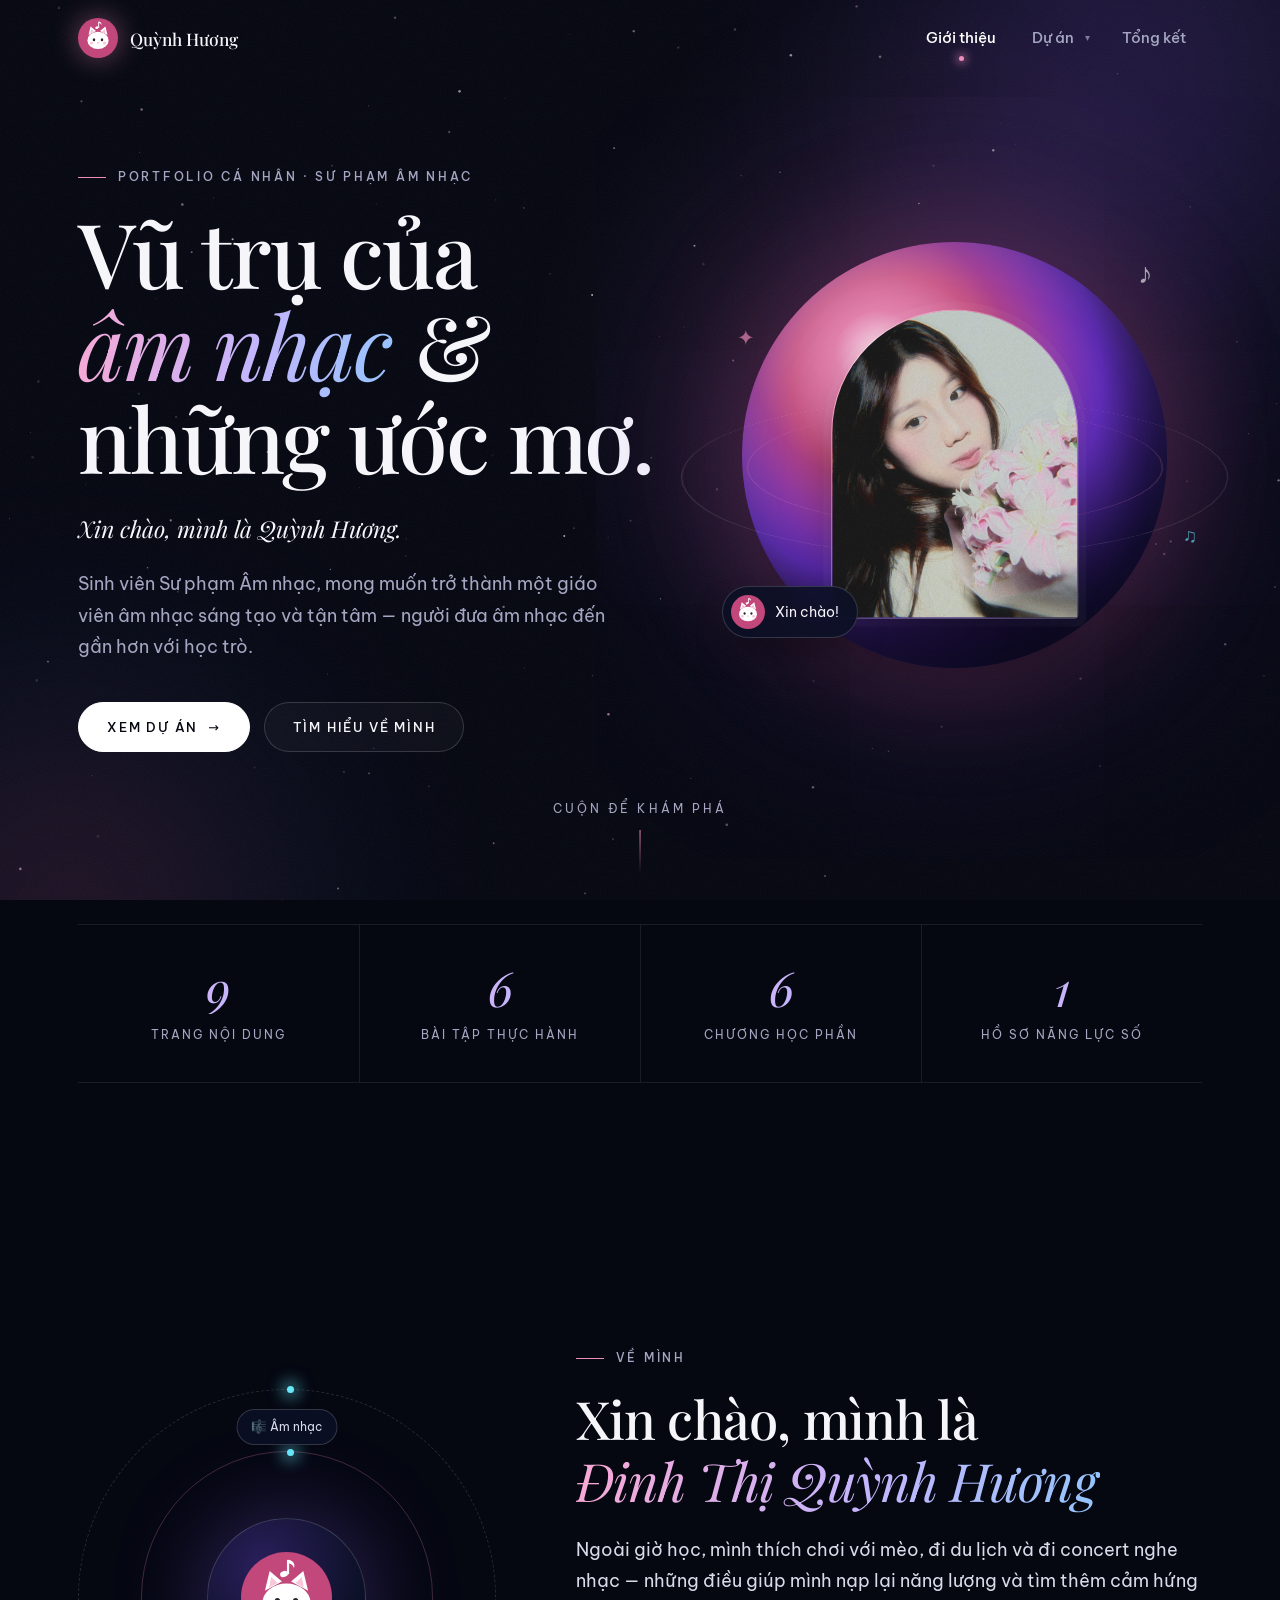
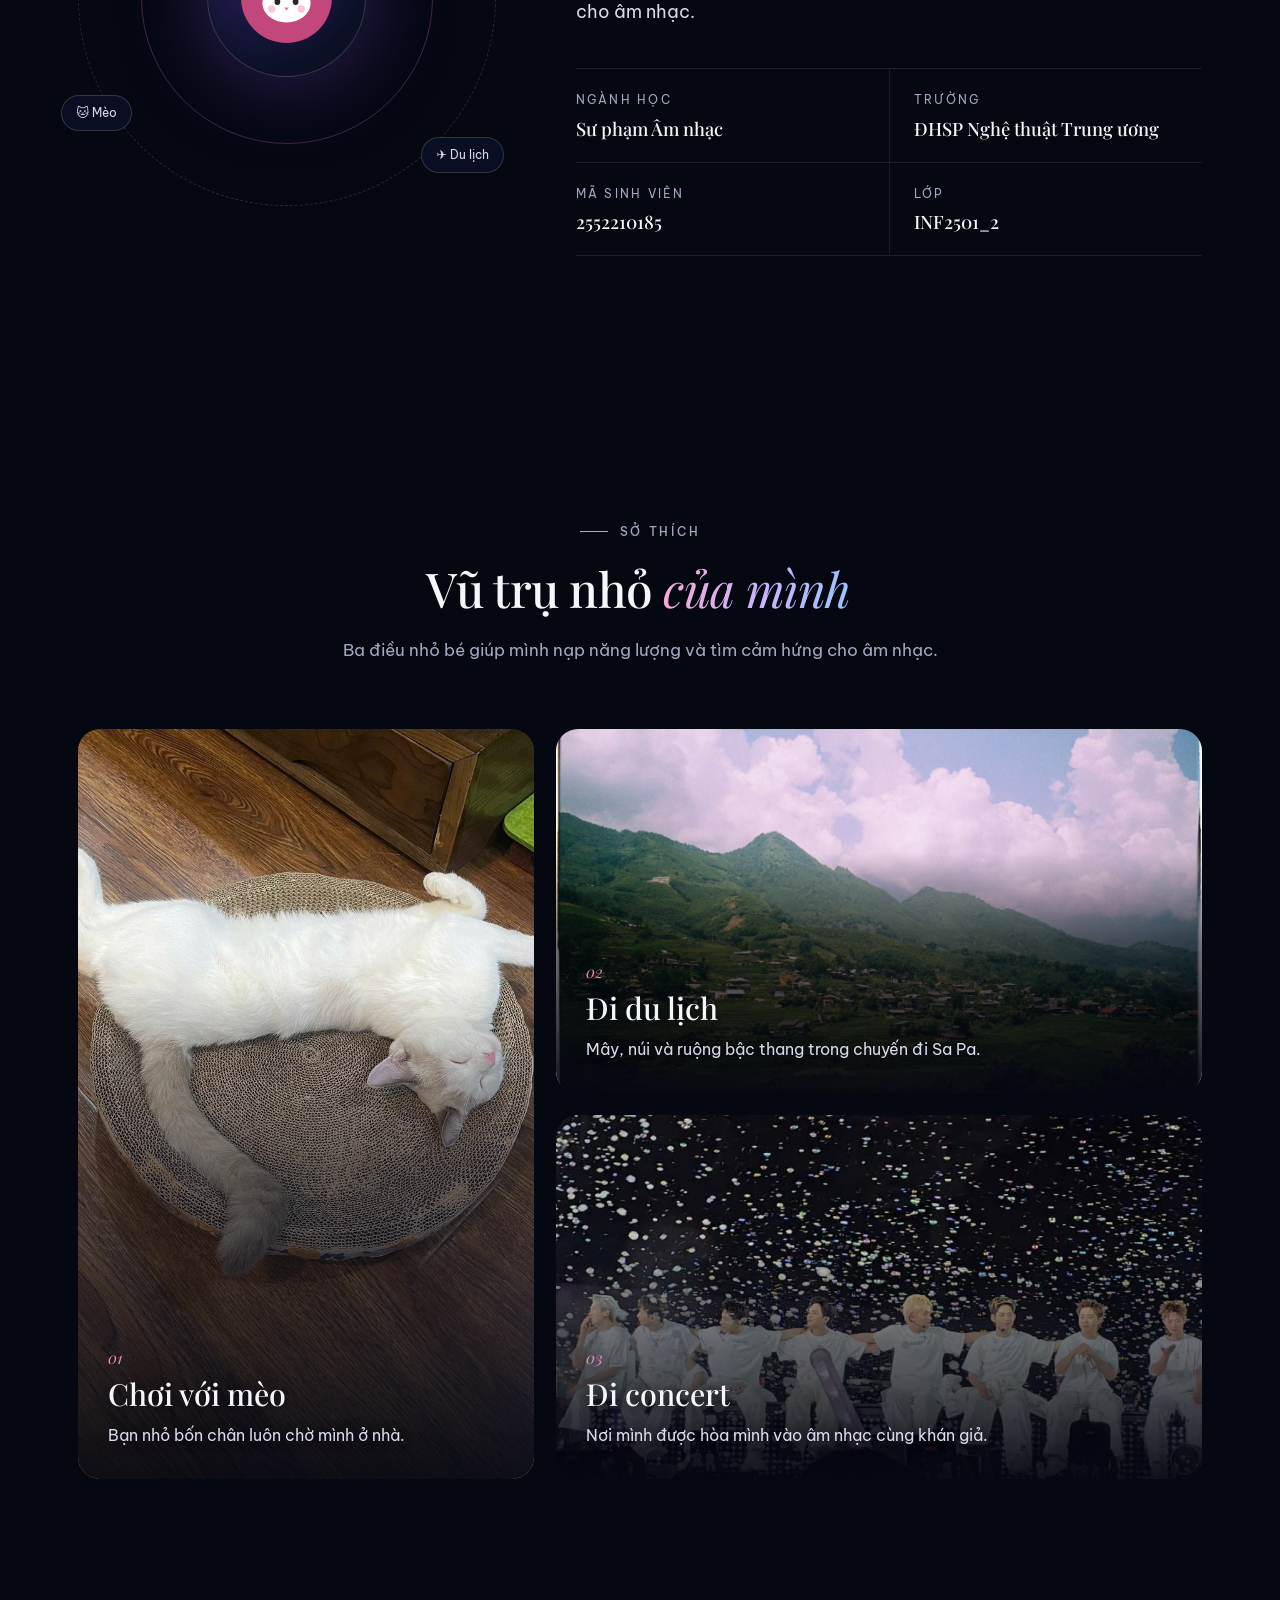
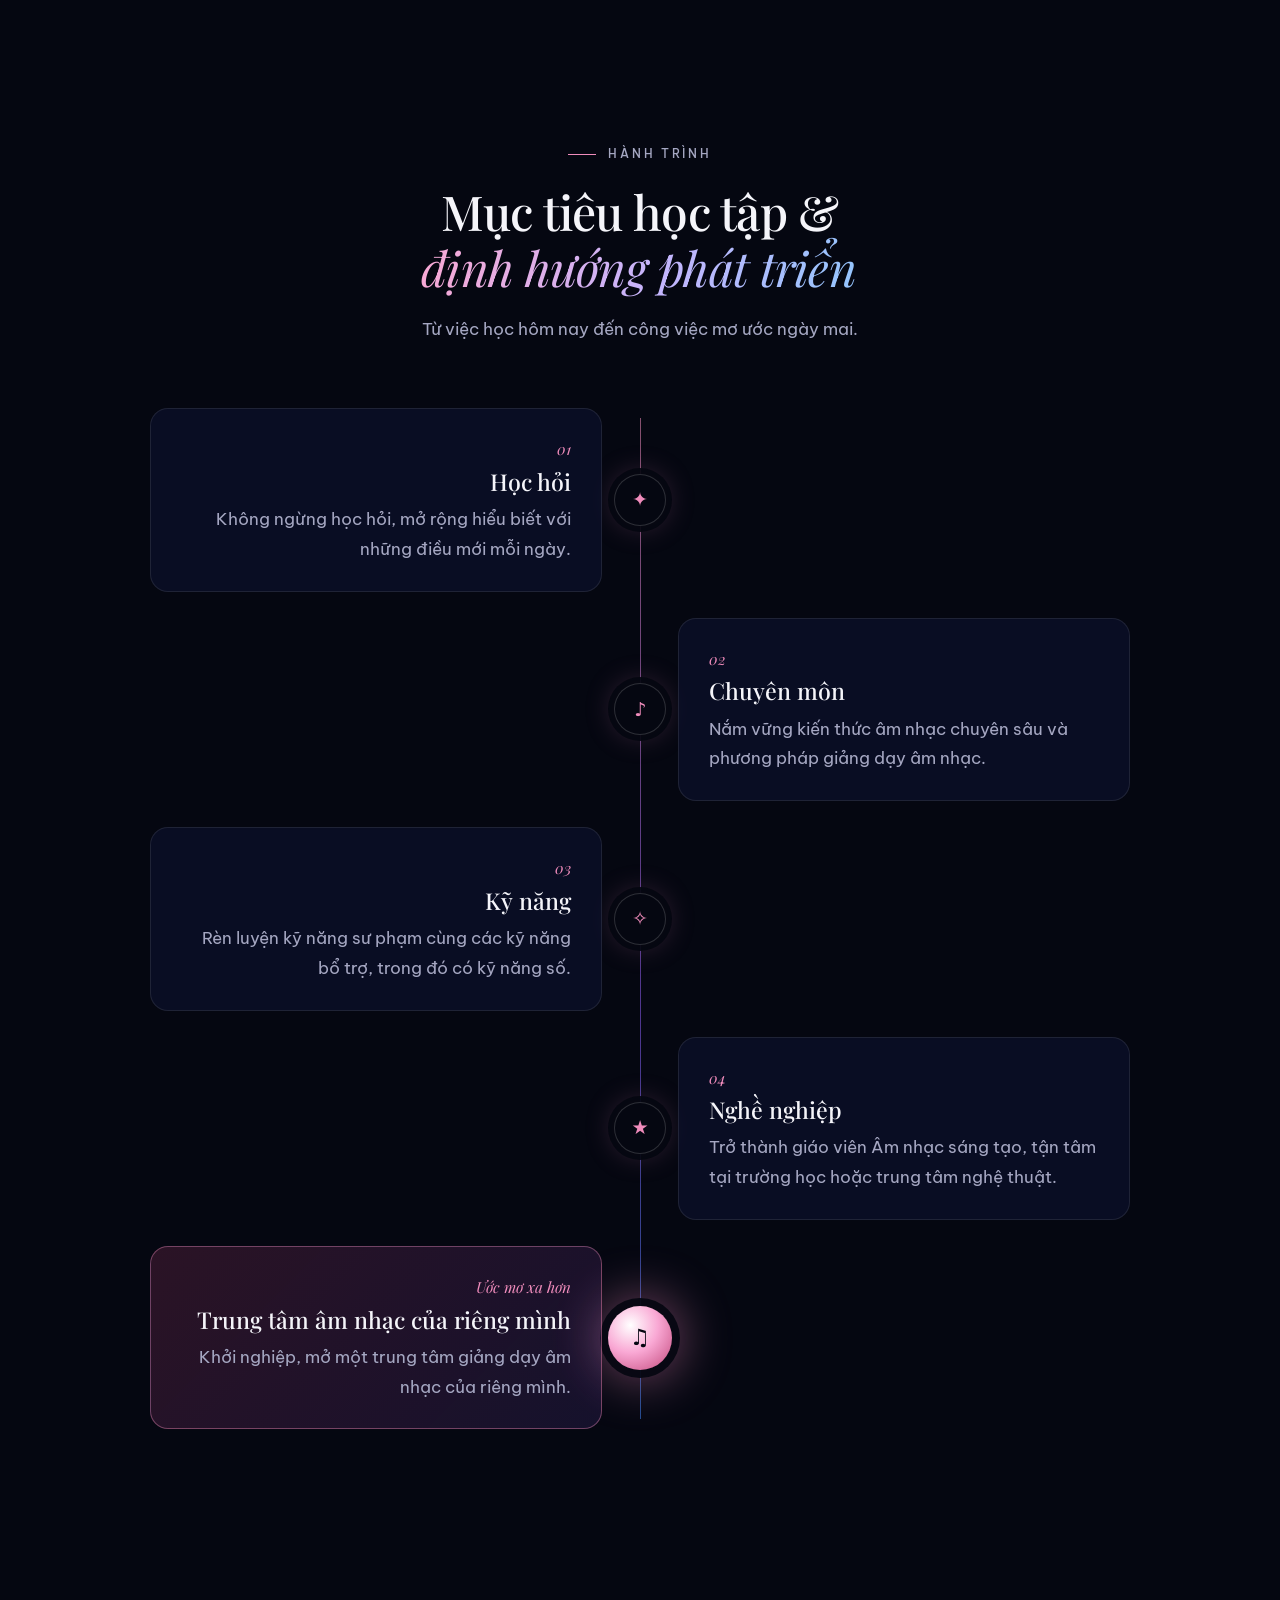
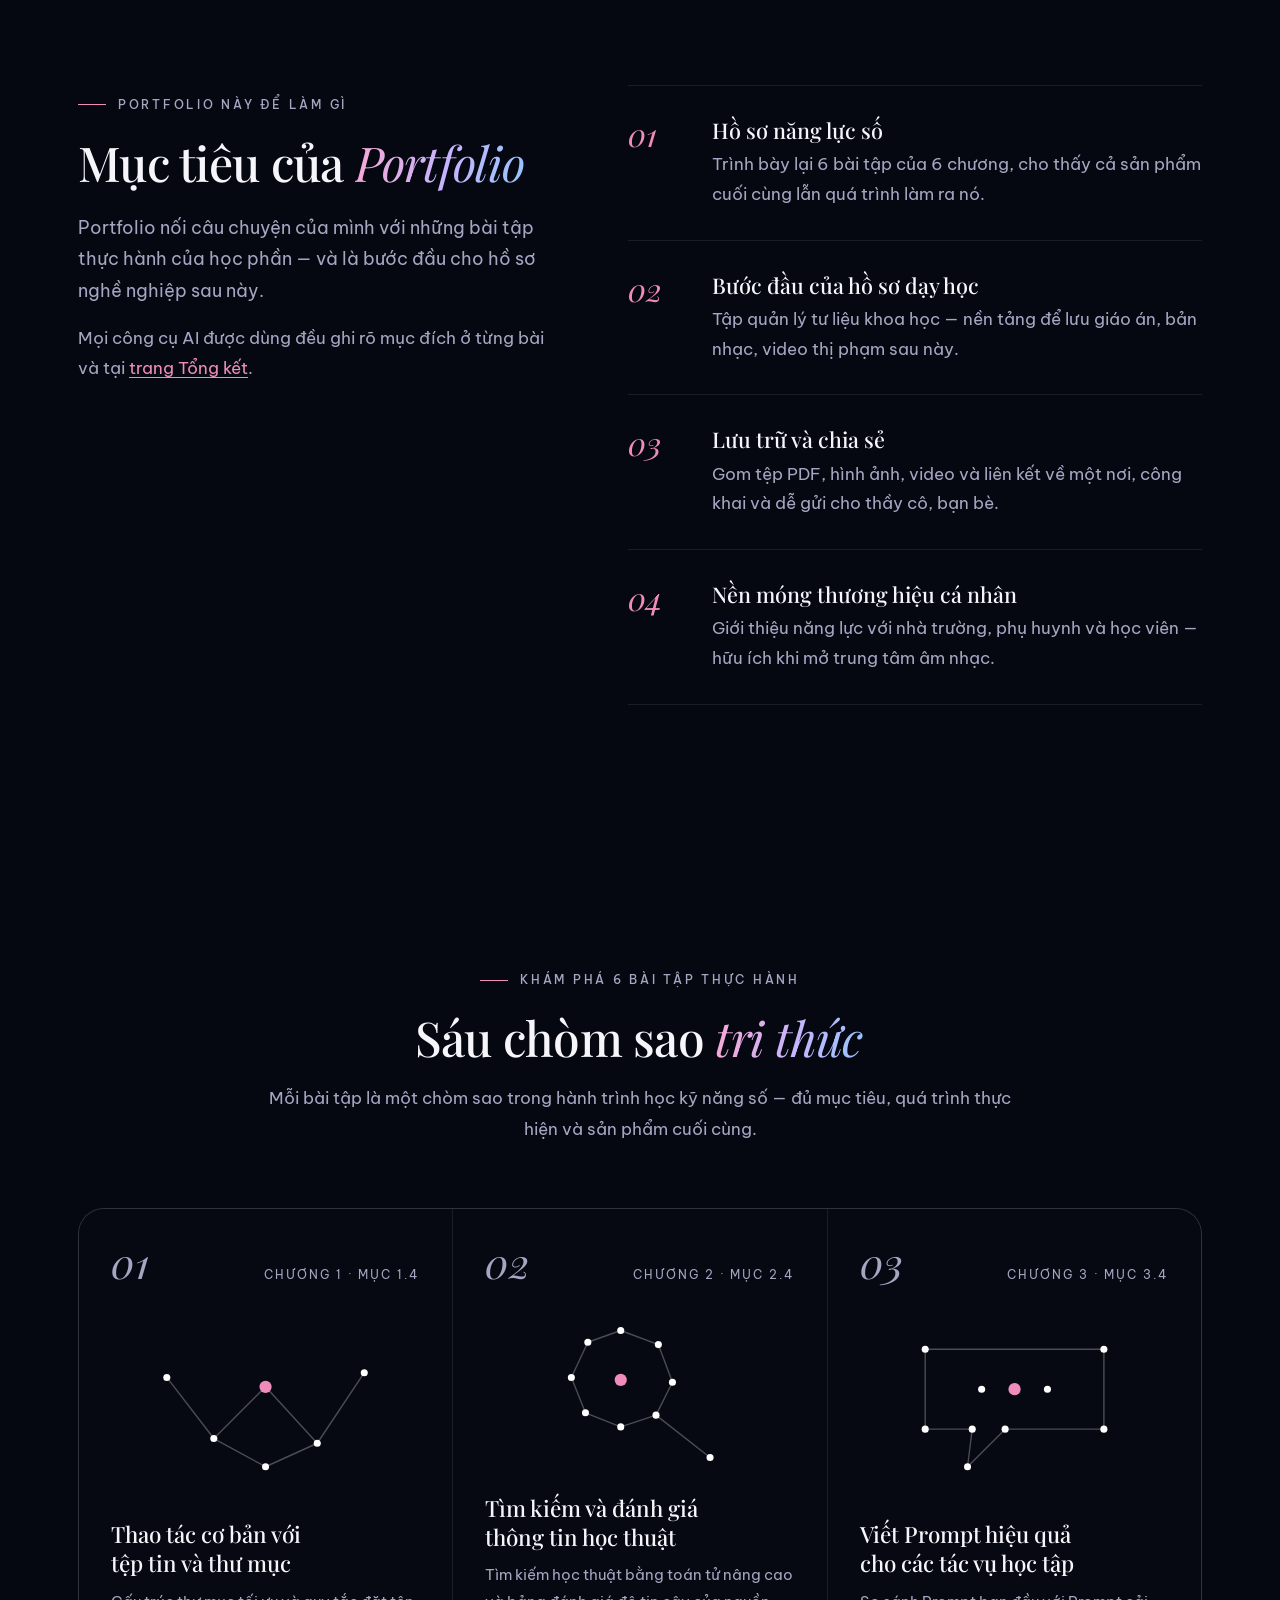
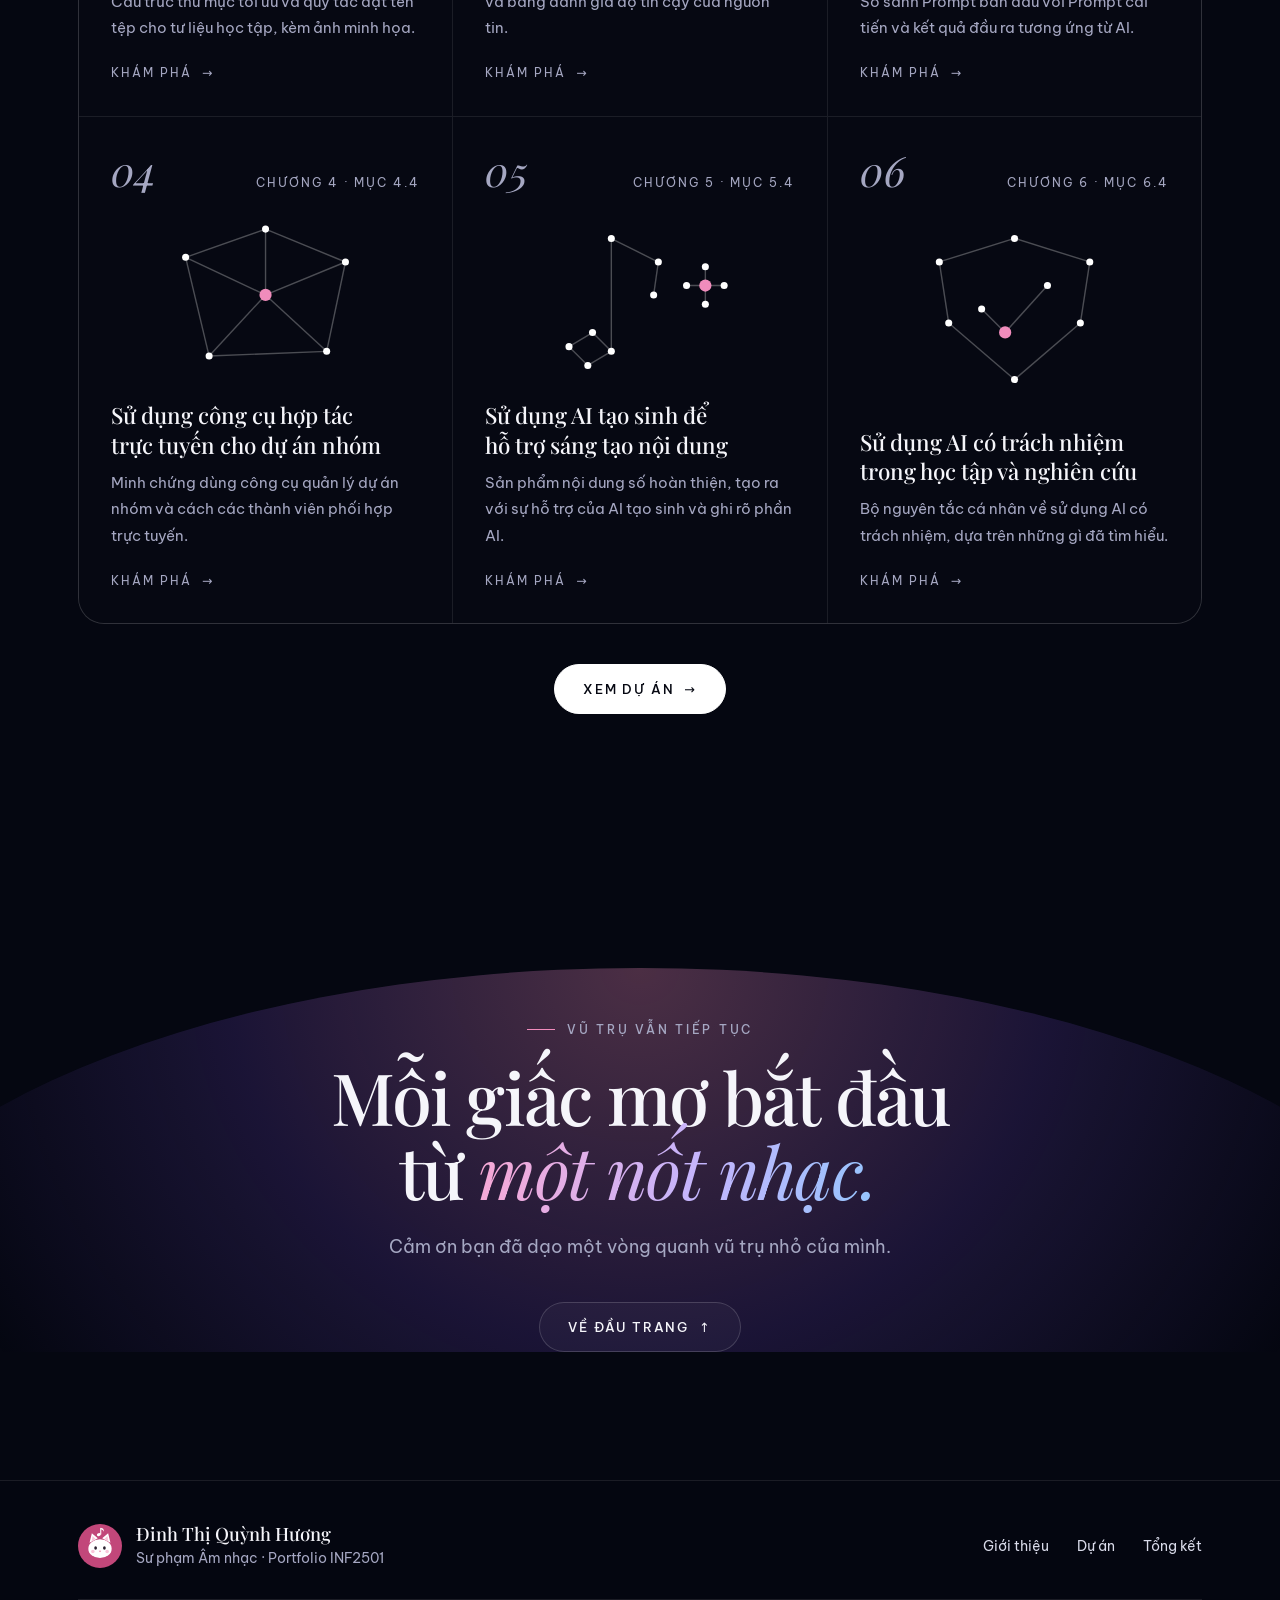
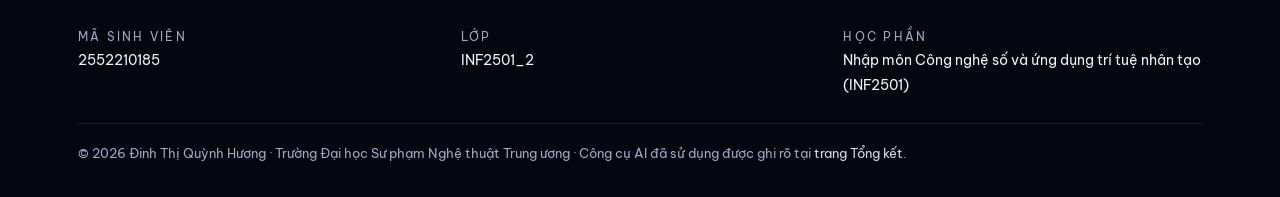
==== commit b3931af9: "Giao diện "Vũ trụ của âm nhạc và những ước mơ" - Nền vũ trụ: canvas sao + sao băng (tự dừng khi ẩn t" ====
--- a/index.html
+++ b/index.html
@@ -3,45 +3,58 @@
 <head>
   <meta charset="utf-8">
   <meta name="viewport" content="width=device-width, initial-scale=1">
-  <title>Giới thiệu · Quỳnh Hương</title>
-  <meta name="description" content="Portfolio học phần Nhập môn Công nghệ số và ứng dụng trí tuệ nhân tạo (INF2501) của Quỳnh Hương, sinh viên Sư phạm Âm nhạc.">
+  <title>Giới thiệu · Quỳnh Hương — Vũ trụ của âm nhạc và những ước mơ</title>
+  <meta name="description" content="Portfolio học phần Nhập môn Công nghệ số và ứng dụng trí tuệ nhân tạo (INF2501) của Quỳnh Hương, sinh viên Sư phạm Âm nhạc, Trường ĐHSP Nghệ thuật Trung ương.">
+  <meta name="theme-color" content="#050711">
+  <meta property="og:type" content="website">
+  <meta property="og:locale" content="vi_VN">
+  <meta property="og:title" content="Quỳnh Hương — Vũ trụ của âm nhạc và những ước mơ">
+  <meta property="og:description" content="Portfolio kỹ năng số của một sinh viên Sư phạm Âm nhạc: 6 bài tập thực hành, hành trình học tập và những ước mơ.">
+  <meta property="og:url" content="https://quynhhuong-pi.vercel.app/">
+  <meta property="og:image" content="https://quynhhuong-pi.vercel.app/assets/img/about/avatar.jpg">
+  <meta name="twitter:card" content="summary_large_image">
   <link rel="icon" href="assets/img/logo.svg" type="image/svg+xml">
   <link rel="preconnect" href="https://fonts.googleapis.com">
   <link rel="preconnect" href="https://fonts.gstatic.com" crossorigin>
-  <link href="https://fonts.googleapis.com/css2?family=Be+Vietnam+Pro:wght@400;500;600&family=Lora:wght@500;600&display=swap" rel="stylesheet">
+  <link href="https://fonts.googleapis.com/css2?family=Be+Vietnam+Pro:wght@400;500;600&family=Playfair+Display:ital,wght@0,400;0,500;0,600;1,400;1,500&display=swap" rel="stylesheet">
   <link rel="stylesheet" href="assets/css/style.css">
+  <script>document.documentElement.classList.add("js")</script>
   <script src="assets/js/site.js" defer></script>
 </head>
 <body data-page="about">
 <div id="site-header"></div>
 
 <main id="main">
-  <!-- Hero: dùng tên ngắn "Quỳnh Hương" -->
+  <!-- HERO: dùng tên ngắn "Quỳnh Hương" -->
   <section class="hero">
     <div class="container hero-grid">
       <div>
-        <span class="eyebrow">Sư phạm Âm nhạc · Portfolio INF2501</span>
-        <h1>Quỳnh Hương</h1>
-        <p class="lead">Sinh viên Sư phạm Âm nhạc, mong muốn trở thành một giáo viên âm nhạc sáng tạo và tận tâm — người đưa âm nhạc đến gần hơn với học trò.</p>
-        <ul class="hero-meta">
-          <li>🎓 ĐHSP Nghệ thuật Trung ương</li>
-          <li>📚 Lớp INF2501_2</li>
-        </ul>
-        <div class="btn-row">
-          <a class="btn primary" href="projects.html">Xem dự án</a>
+        <span class="label" data-reveal>Portfolio cá nhân · Sư phạm Âm nhạc</span>
+        <h1 class="display" data-reveal style="--d:.1s">Vũ trụ của <em>âm nhạc</em> &amp; những ước mơ.</h1>
+        <p class="hero-hello" data-reveal style="--d:.25s">Xin chào, mình là Quỳnh Hương.</p>
+        <p class="lead" data-reveal style="--d:.35s">Sinh viên Sư phạm Âm nhạc, mong muốn trở thành một giáo viên âm nhạc sáng tạo và tận tâm — người đưa âm nhạc đến gần hơn với học trò.</p>
+        <div class="btn-row" data-reveal style="--d:.45s">
+          <a class="btn primary" href="projects.html">Xem dự án <span class="arrow">→</span></a>
           <a class="btn" href="#gioi-thieu">Tìm hiểu về mình</a>
         </div>
       </div>
-      <div class="avatar-wrap">
-        <div class="avatar"><img src="assets/img/about/avatar.jpg" alt="Ảnh đại diện Đinh Thị Quỳnh Hương" width="800" height="1000"></div>
-        <div class="sticker"><img src="assets/img/logo.svg" alt="" width="34" height="34">Xin chào!</div>
-      </div>
-    </div>
-  </section>
-
-  <section class="section tight" aria-label="Portfolio trong con số">
-    <div class="container">
-      <div class="card stats">
+      <div class="orbit-scene" data-reveal style="--d:.2s">
+        <div class="orb" aria-hidden="true"></div>
+        <div class="ring" aria-hidden="true"><div class="spin"></div></div>
+        <div class="ring r2" aria-hidden="true"><div class="spin"></div></div>
+        <div class="portrait"><img src="assets/img/about/avatar.jpg" alt="Ảnh chân dung Đinh Thị Quỳnh Hương ôm bó hoa hồng" width="800" height="1000" fetchpriority="high"></div>
+        <div class="hello-chip"><img src="assets/img/logo.svg" alt="" width="34" height="34">Xin chào!</div>
+        <span class="note-float n1" aria-hidden="true">♪</span>
+        <span class="note-float n2" aria-hidden="true">♫</span>
+        <span class="note-float n3" aria-hidden="true">✦</span>
+      </div>
+    </div>
+    <a class="scroll-cue" href="#con-so">Cuộn để khám phá<span></span></a>
+  </section>
+
+  <section class="section tight" id="con-so" aria-label="Portfolio trong con số">
+    <div class="container">
+      <div class="stats" data-reveal>
         <div><strong>9</strong><span>Trang nội dung</span></div>
         <div><strong>6</strong><span>Bài tập thực hành</span></div>
         <div><strong>6</strong><span>Chương học phần</span></div>
@@ -50,96 +63,142 @@
     </div>
   </section>
 
-  <!-- Giới thiệu chi tiết: dùng họ tên đầy đủ -->
+  <!-- VỀ MÌNH: dùng họ tên đầy đủ -->
   <section class="section" id="gioi-thieu">
-    <div class="container">
-      <div class="section-head">
-        <span class="eyebrow">Về mình</span>
-        <h2>Xin chào, mình là Đinh Thị Quỳnh Hương</h2>
-      </div>
-      <dl class="card facts">
-        <div><dt>Họ và tên</dt><dd>Đinh Thị Quỳnh Hương</dd></div>
-        <div><dt>Ngành học</dt><dd>Sư phạm Âm nhạc</dd></div>
-        <div><dt>Mã sinh viên</dt><dd>2552210185</dd></div>
-        <div><dt>Lớp</dt><dd>INF2501_2</dd></div>
-      </dl>
-      <p class="intro-text">Ngoài giờ học, mình thích chơi với mèo, đi du lịch và đi concert nghe nhạc — những điều giúp mình nạp lại năng lượng và tìm thêm cảm hứng cho âm nhạc.</p>
-    </div>
-  </section>
-
-  <section class="section band" id="so-thich">
-    <div class="container">
-      <div class="section-head">
-        <span class="eyebrow">Sở thích</span>
-        <h2>Những điều làm mình vui</h2>
-      </div>
-      <div class="grid cols-3">
-        <figure class="card hobby">
-          <img src="assets/img/about/meo.jpg" alt="Chú mèo trắng nằm ngủ trên ổ cào móng" width="1000" height="750" loading="lazy">
-          <figcaption class="hobby-body"><h3>🐱 Chơi với mèo</h3><p>Bạn nhỏ bốn chân luôn chờ mình ở nhà.</p></figcaption>
+    <div class="container about">
+      <div class="about-art" data-reveal aria-hidden="true">
+        <div class="orbit"><div class="spin"></div></div>
+        <div class="orbit o2"><div class="spin" style="animation-duration:52s;animation-direction:reverse"></div></div>
+        <div class="core"><img src="assets/img/logo.svg" alt="" width="80" height="80"></div>
+        <span class="tag t1">🎼 Âm nhạc</span>
+        <span class="tag t2">🐱 Mèo</span>
+        <span class="tag t3">✈️ Du lịch</span>
+      </div>
+      <div>
+        <span class="label" data-reveal>Về mình</span>
+        <h2 data-reveal style="--d:.1s">Xin chào, mình là <em>Đinh Thị Quỳnh Hương</em></h2>
+        <p class="about-text" data-reveal style="--d:.2s">Ngoài giờ học, mình thích chơi với mèo, đi du lịch và đi concert nghe nhạc — những điều giúp mình nạp lại năng lượng và tìm thêm cảm hứng cho âm nhạc.</p>
+        <dl class="meta" data-reveal style="--d:.3s">
+          <div><dt>Ngành học</dt><dd>Sư phạm Âm nhạc</dd></div>
+          <div><dt>Trường</dt><dd>ĐHSP Nghệ thuật Trung ương</dd></div>
+          <div><dt>Mã sinh viên</dt><dd>2552210185</dd></div>
+          <div><dt>Lớp</dt><dd>INF2501_2</dd></div>
+        </dl>
+      </div>
+    </div>
+  </section>
+
+  <section class="section" id="so-thich">
+    <div class="container">
+      <div class="section-head center" data-reveal>
+        <span class="label">Sở thích</span>
+        <h2>Vũ trụ nhỏ <em>của mình</em></h2>
+        <p>Ba điều nhỏ bé giúp mình nạp năng lượng và tìm cảm hứng cho âm nhạc.</p>
+      </div>
+      <div class="gallery">
+        <figure class="shot-tile tile-a" data-reveal>
+          <img src="assets/img/about/meo-doc.jpg" alt="Chú mèo trắng nằm ngửa ngủ trên ổ cào móng" width="744" height="1200" loading="lazy">
+          <figcaption><span class="no">01</span><h3>Chơi với mèo</h3><p>Bạn nhỏ bốn chân luôn chờ mình ở nhà.</p></figcaption>
         </figure>
-        <figure class="card hobby">
-          <img src="assets/img/about/du-lich.jpg" alt="Thung lũng ruộng bậc thang và núi đồi dưới trời mây hồng" width="1000" height="750" loading="lazy">
-          <figcaption class="hobby-body"><h3>✈️ Đi du lịch</h3><p>Mây, núi và ruộng bậc thang trong chuyến đi Sa Pa.</p></figcaption>
+        <figure class="shot-tile tile-b" data-reveal style="--d:.1s">
+          <img src="assets/img/about/du-lich-ngang.jpg" alt="Thung lũng ruộng bậc thang và núi đồi Sa Pa dưới trời mây hồng" width="1400" height="788" loading="lazy">
+          <figcaption><span class="no">02</span><h3>Đi du lịch</h3><p>Mây, núi và ruộng bậc thang trong chuyến đi Sa Pa.</p></figcaption>
         </figure>
-        <figure class="card hobby">
-          <img src="assets/img/about/concert.jpg" alt="Sân khấu concert với nghệ sĩ mặc đồ trắng và mưa giấy" width="980" height="735" loading="lazy">
-          <figcaption class="hobby-body"><h3>🎤 Đi concert</h3><p>Nơi mình được hòa mình vào âm nhạc cùng khán giả.</p></figcaption>
+        <figure class="shot-tile tile-c" data-reveal style="--d:.2s">
+          <img src="assets/img/about/concert-ngang.jpg" alt="Sân khấu concert với các nghệ sĩ mặc đồ trắng giữa mưa giấy" width="1200" height="675" loading="lazy">
+          <figcaption><span class="no">03</span><h3>Đi concert</h3><p>Nơi mình được hòa mình vào âm nhạc cùng khán giả.</p></figcaption>
         </figure>
       </div>
     </div>
   </section>
 
-  <section class="section" id="dinh-huong">
-    <div class="container">
-      <div class="section-head">
-        <span class="eyebrow">Định hướng</span>
-        <h2>Mục tiêu học tập và định hướng phát triển</h2>
+  <section class="section" id="hanh-trinh">
+    <div class="container">
+      <div class="section-head center" data-reveal>
+        <span class="label">Hành trình</span>
+        <h2>Mục tiêu học tập &amp; <em>định hướng phát triển</em></h2>
         <p>Từ việc học hôm nay đến công việc mơ ước ngày mai.</p>
       </div>
-      <div class="grid cols-4 roadmap">
-        <div class="road-step"><span class="dot">01</span><h3>Học hỏi</h3><p>Không ngừng học hỏi, mở rộng hiểu biết với những điều mới mỗi ngày.</p></div>
-        <div class="road-step"><span class="dot">02</span><h3>Chuyên môn</h3><p>Nắm vững kiến thức âm nhạc chuyên sâu và phương pháp giảng dạy âm nhạc.</p></div>
-        <div class="road-step"><span class="dot">03</span><h3>Kỹ năng</h3><p>Rèn luyện kỹ năng sư phạm cùng các kỹ năng bổ trợ, trong đó có kỹ năng số.</p></div>
-        <div class="road-step"><span class="dot">04</span><h3>Nghề nghiệp</h3><p>Trở thành giáo viên Âm nhạc sáng tạo, tận tâm tại trường học hoặc trung tâm nghệ thuật.</p></div>
-      </div>
-      <p class="principle">🌱 Ước mơ xa hơn: mở một trung tâm giảng dạy âm nhạc của riêng mình.</p>
+      <ol class="journey">
+        <li class="milestone" data-reveal><span class="marker" aria-hidden="true">✦</span><div class="body"><span class="no">01</span><h3>Học hỏi</h3><p>Không ngừng học hỏi, mở rộng hiểu biết với những điều mới mỗi ngày.</p></div></li>
+        <li class="milestone" data-reveal><span class="marker" aria-hidden="true">♪</span><div class="body"><span class="no">02</span><h3>Chuyên môn</h3><p>Nắm vững kiến thức âm nhạc chuyên sâu và phương pháp giảng dạy âm nhạc.</p></div></li>
+        <li class="milestone" data-reveal><span class="marker" aria-hidden="true">✧</span><div class="body"><span class="no">03</span><h3>Kỹ năng</h3><p>Rèn luyện kỹ năng sư phạm cùng các kỹ năng bổ trợ, trong đó có kỹ năng số.</p></div></li>
+        <li class="milestone" data-reveal><span class="marker" aria-hidden="true">★</span><div class="body"><span class="no">04</span><h3>Nghề nghiệp</h3><p>Trở thành giáo viên Âm nhạc sáng tạo, tận tâm tại trường học hoặc trung tâm nghệ thuật.</p></div></li>
+        <li class="milestone dream" data-reveal><span class="marker" aria-hidden="true">♫</span><div class="body"><span class="no">Ước mơ xa hơn</span><h3>Trung tâm âm nhạc của riêng mình</h3><p>Khởi nghiệp, mở một trung tâm giảng dạy âm nhạc của riêng mình.</p></div></li>
+      </ol>
     </div>
   </section>
 
   <!-- Mục tiêu Portfolio: AI (Claude) soạn theo định hướng của Quỳnh Hương — đã ghi nhận ở trang Tổng kết -->
-  <section class="section band" id="muc-tieu-portfolio">
-    <div class="container">
-      <div class="section-head">
-        <span class="eyebrow">Portfolio này để làm gì</span>
-        <h2>Mục tiêu của Portfolio</h2>
-      </div>
-      <div class="grid cols-2">
-        <div class="card goal"><span class="num">01</span><div><h3>Hồ sơ năng lực số</h3><p>Trình bày lại 6 bài tập của 6 chương, cho thấy cả sản phẩm cuối cùng lẫn quá trình làm ra nó.</p></div></div>
-        <div class="card goal"><span class="num">02</span><div><h3>Bước đầu của hồ sơ dạy học</h3><p>Tập quản lý tư liệu khoa học — nền tảng để lưu giáo án, bản nhạc, video thị phạm sau này.</p></div></div>
-        <div class="card goal"><span class="num">03</span><div><h3>Lưu trữ và chia sẻ</h3><p>Gom tệp PDF, hình ảnh, video và liên kết về một nơi, công khai và dễ gửi cho thầy cô, bạn bè.</p></div></div>
-        <div class="card goal"><span class="num">04</span><div><h3>Nền móng thương hiệu cá nhân</h3><p>Giới thiệu năng lực với nhà trường, phụ huynh và học viên — hữu ích khi mở trung tâm âm nhạc.</p></div></div>
-      </div>
-      <p class="center muted" style="margin-top:32px">Mọi công cụ AI được dùng đều ghi rõ mục đích ở từng bài và tại <a href="conclusion.html#ai">trang Tổng kết</a>.</p>
-    </div>
-  </section>
-
-  <section class="section">
-    <div class="container">
-      <div class="cta">
-        <span class="eyebrow">Dự án</span>
-        <h2>Khám phá 6 bài tập thực hành</h2>
-        <p>Mỗi bài là một kỹ năng số, trình bày đủ mục tiêu, quá trình thực hiện và sản phẩm cuối cùng.</p>
-        <ul class="pill-links">
-          <li><a href="projects/bai-1.html"><b>01</b>Tệp tin và thư mục</a></li>
-          <li><a href="projects/bai-2.html"><b>02</b>Tìm kiếm học thuật</a></li>
-          <li><a href="projects/bai-3.html"><b>03</b>Viết Prompt</a></li>
-          <li><a href="projects/bai-4.html"><b>04</b>Hợp tác trực tuyến</a></li>
-          <li><a href="projects/bai-5.html"><b>05</b>AI tạo sinh</a></li>
-          <li><a href="projects/bai-6.html"><b>06</b>AI có trách nhiệm</a></li>
-        </ul>
-        <div class="btn-row center"><a class="btn primary" href="projects.html">Xem dự án</a></div>
-      </div>
+  <section class="section" id="muc-tieu-portfolio">
+    <div class="container purpose">
+      <div class="sticky" data-reveal>
+        <span class="label">Portfolio này để làm gì</span>
+        <h2>Mục tiêu của <em>Portfolio</em></h2>
+        <p class="lead" style="margin-top:22px">Portfolio nối câu chuyện của mình với những bài tập thực hành của học phần — và là bước đầu cho hồ sơ nghề nghiệp sau này.</p>
+        <p class="muted" style="margin-top:18px">Mọi công cụ AI được dùng đều ghi rõ mục đích ở từng bài và tại <a href="conclusion.html#ai">trang Tổng kết</a>.</p>
+      </div>
+      <ol class="purpose-list">
+        <li data-reveal><h3>Hồ sơ năng lực số</h3><p>Trình bày lại 6 bài tập của 6 chương, cho thấy cả sản phẩm cuối cùng lẫn quá trình làm ra nó.</p></li>
+        <li data-reveal><h3>Bước đầu của hồ sơ dạy học</h3><p>Tập quản lý tư liệu khoa học — nền tảng để lưu giáo án, bản nhạc, video thị phạm sau này.</p></li>
+        <li data-reveal><h3>Lưu trữ và chia sẻ</h3><p>Gom tệp PDF, hình ảnh, video và liên kết về một nơi, công khai và dễ gửi cho thầy cô, bạn bè.</p></li>
+        <li data-reveal><h3>Nền móng thương hiệu cá nhân</h3><p>Giới thiệu năng lực với nhà trường, phụ huynh và học viên — hữu ích khi mở trung tâm âm nhạc.</p></li>
+      </ol>
+    </div>
+  </section>
+
+  <section class="section" id="du-an">
+    <div class="container">
+      <div class="section-head center" data-reveal>
+        <span class="label">Khám phá 6 bài tập thực hành</span>
+        <h2>Sáu chòm sao <em>tri thức</em></h2>
+        <p>Mỗi bài tập là một chòm sao trong hành trình học kỹ năng số — đủ mục tiêu, quá trình thực hiện và sản phẩm cuối cùng.</p>
+      </div>
+      <div class="constellations" data-reveal>
+        <a class="cst" href="projects/bai-1.html" style="--tone:rgba(240,140,188,.24)">
+          <div class="cst-top"><span class="cst-num">01</span><span class="cst-chap">Chương 1 · Mục 1.4</span></div>
+          <div class="cst-art" data-cst="1"></div>
+          <h3>Thao tác cơ bản với tệp tin và thư mục</h3>
+          <p>Cấu trúc thư mục tối ưu và quy tắc đặt tên tệp cho tư liệu học tập, kèm ảnh minh họa.</p>
+          <span class="more">Khám phá</span>
+        </a>
+        <a class="cst" href="projects/bai-2.html" style="--tone:rgba(59,130,246,.26)">
+          <div class="cst-top"><span class="cst-num">02</span><span class="cst-chap">Chương 2 · Mục 2.4</span></div>
+          <div class="cst-art" data-cst="2"></div>
+          <h3>Tìm kiếm và đánh giá thông tin học thuật</h3>
+          <p>Tìm kiếm học thuật bằng toán tử nâng cao và bảng đánh giá độ tin cậy của nguồn tin.</p>
+          <span class="more">Khám phá</span>
+        </a>
+        <a class="cst" href="projects/bai-3.html" style="--tone:rgba(139,92,246,.28)">
+          <div class="cst-top"><span class="cst-num">03</span><span class="cst-chap">Chương 3 · Mục 3.4</span></div>
+          <div class="cst-art" data-cst="3"></div>
+          <h3>Viết Prompt hiệu quả cho các tác vụ học tập</h3>
+          <p>So sánh Prompt ban đầu với Prompt cải tiến và kết quả đầu ra tương ứng từ AI.</p>
+          <span class="more">Khám phá</span>
+        </a>
+        <a class="cst" href="projects/bai-4.html" style="--tone:rgba(103,232,249,.18)">
+          <div class="cst-top"><span class="cst-num">04</span><span class="cst-chap">Chương 4 · Mục 4.4</span></div>
+          <div class="cst-art" data-cst="4"></div>
+          <h3>Sử dụng công cụ hợp tác trực tuyến cho dự án nhóm</h3>
+          <p>Minh chứng dùng công cụ quản lý dự án nhóm và cách các thành viên phối hợp trực tuyến.</p>
+          <span class="more">Khám phá</span>
+        </a>
+        <a class="cst" href="projects/bai-5.html" style="--tone:rgba(240,140,188,.24)">
+          <div class="cst-top"><span class="cst-num">05</span><span class="cst-chap">Chương 5 · Mục 5.4</span></div>
+          <div class="cst-art" data-cst="5"></div>
+          <h3>Sử dụng AI tạo sinh để hỗ trợ sáng tạo nội dung</h3>
+          <p>Sản phẩm nội dung số hoàn thiện, tạo ra với sự hỗ trợ của AI tạo sinh và ghi rõ phần AI.</p>
+          <span class="more">Khám phá</span>
+        </a>
+        <a class="cst" href="projects/bai-6.html" style="--tone:rgba(99,102,241,.26)">
+          <div class="cst-top"><span class="cst-num">06</span><span class="cst-chap">Chương 6 · Mục 6.4</span></div>
+          <div class="cst-art" data-cst="6"></div>
+          <h3>Sử dụng AI có trách nhiệm trong học tập và nghiên cứu</h3>
+          <p>Bộ nguyên tắc cá nhân về sử dụng AI có trách nhiệm, dựa trên những gì đã tìm hiểu.</p>
+          <span class="more">Khám phá</span>
+        </a>
+      </div>
+      <div class="btn-row center"><a class="btn primary" href="projects.html">Xem dự án <span class="arrow">→</span></a></div>
     </div>
   </section>
 </main>
--- a/assets/css/style.css
+++ b/assets/css/style.css
@@ -1,388 +1,511 @@
-/* Portfolio Quỳnh Hương — INF2501 */
+/* Portfolio Quỳnh Hương — INF2501 · "Vũ trụ của âm nhạc và những ước mơ" */
 :root {
-  /* Màu */
-  --paper: #fdf6f9;        /* nền trang */
-  --band: #faedf3;         /* dải nền xen kẽ */
-  --surface: #ffffff;      /* card, bảng, minh chứng */
-  --ink: #2b2230;
-  --muted: #6f6275;
-  --line: #f0d9e3;
-  --accent: #c2477a;
-  --accent-deep: #9e2f5f;
-  --accent-soft: #fbe4ee;
-  --shadow-sm: 0 1px 2px rgba(122, 38, 79, .05), 0 6px 18px -10px rgba(122, 38, 79, .22);
-  --shadow-md: 0 2px 4px rgba(122, 38, 79, .06), 0 18px 36px -14px rgba(122, 38, 79, .32);
-  /* Chữ: 2 phông, 3 độ đậm (400/500/600) */
-  --serif: "Lora", Georgia, serif;
+  --bg: #050711;
+  --bg-2: #0b1025;
+  --panel: rgba(13, 18, 48, .62);   /* mặt phẳng cho bảng, thẻ dữ liệu */
+  --line: rgba(255, 255, 255, .09);
+  --line-2: rgba(255, 255, 255, .16);
+  --text: #f5f5fa;
+  --soft: #d9dbea;                  /* chữ đoạn văn dài */
+  --muted: #a5a7c2;
+  --pink: #f08cbc;                  /* màu nhấn chính — tông hồng của Quỳnh Hương */
+  --pink-deep: #c2477a;
+  --violet: #8b5cf6;
+  --blue: #3b82f6;
+  --cyan: #67e8f9;
+  --glow: linear-gradient(100deg, #f9a8d4 0%, #c4b5fd 55%, #93c5fd 100%);
+  --serif: "Playfair Display", Georgia, serif;
   --sans: "Be Vietnam Pro", system-ui, -apple-system, "Segoe UI", sans-serif;
-  --fs-h1: clamp(2.1rem, 1.55rem + 2.3vw, 3.1rem);
-  --fs-h2: clamp(1.6rem, 1.35rem + 1.1vw, 2.1rem);
-  --fs-h3: 1.15rem;
-  --fs-small: .875rem;
-  /* Khung */
-  --wrap: 1120px;
+  --fs-display: clamp(2.8rem, 1.6rem + 5vw, 5.8rem);
+  --fs-h1: clamp(2.3rem, 1.6rem + 3vw, 4rem);
+  --fs-h2: clamp(1.9rem, 1.4rem + 2vw, 3rem);
+  --fs-h3: 1.2rem;
+  --wrap: 1180px;
   --prose: 68ch;
-  --radius: 16px;
-  --radius-lg: 24px;
-  --gap: 24px;
+  --radius: 18px;
+  --ease: cubic-bezier(.2, .7, .2, 1);
 }
 
 * { box-sizing: border-box; }
-html { scroll-behavior: smooth; -webkit-text-size-adjust: 100%; }
+html { scroll-behavior: smooth; -webkit-text-size-adjust: 100%; background: var(--bg); }
 body {
-  margin: 0; background: var(--paper); color: var(--ink);
-  font: 400 17px/1.75 var(--sans); -webkit-font-smoothing: antialiased;
+  margin: 0; min-height: 100vh; background: transparent; color: var(--text);
+  font: 400 17px/1.75 var(--sans); -webkit-font-smoothing: antialiased; overflow-x: hidden;
 }
 @media (max-width: 600px) { body { font-size: 16px; } }
 img { max-width: 100%; height: auto; display: block; }
-a { color: var(--accent); text-underline-offset: 3px; }
-a:hover { color: var(--accent-deep); }
-:focus-visible { outline: 2px solid var(--accent); outline-offset: 3px; border-radius: 6px; }
-[id] { scroll-margin-top: 88px; }
-
-h1, h2, h3 { font-family: var(--serif); font-weight: 600; letter-spacing: -.01em; margin: 0; text-wrap: balance; }
-h1 { font-size: var(--fs-h1); line-height: 1.15; }
-h2 { font-size: var(--fs-h2); line-height: 1.25; }
-h3 { font-size: var(--fs-h3); line-height: 1.35; }
-h1 + p, h2 + p { margin-top: 14px; }
-h3 + p, h3 + ul { margin-top: 8px; }
+a { color: var(--pink); text-underline-offset: 3px; }
+a:hover { color: #fff; }
+:focus-visible { outline: 2px solid var(--cyan); outline-offset: 3px; border-radius: 6px; }
+::selection { background: rgba(240, 140, 188, .35); color: #fff; }
+[id] { scroll-margin-top: 96px; }
+
+h1, h2, h3 { font-family: var(--serif); font-weight: 500; letter-spacing: -.015em; margin: 0; text-wrap: balance; }
+h1 { font-size: var(--fs-h1); line-height: 1.12; }
+h2 { font-size: var(--fs-h2); line-height: 1.18; }
+h3 { font-size: var(--fs-h3); line-height: 1.35; font-weight: 600; letter-spacing: 0; }
+h1 em, h2 em, .display em { font-style: italic; font-weight: 400; background: var(--glow); -webkit-background-clip: text; background-clip: text; color: transparent; padding-right: .06em; }
 p { margin: 0 0 1em; }
 p:last-child { margin-bottom: 0; }
 ul, ol { padding-left: 1.2em; margin: 0 0 1em; }
 li + li { margin-top: 6px; }
 
-.container { max-width: var(--wrap); margin: 0 auto; padding: 0 24px; }
-@media (max-width: 600px) { .container { padding: 0 18px; } }
+.container { max-width: var(--wrap); margin: 0 auto; padding: 0 28px; }
+@media (max-width: 600px) { .container { padding: 0 20px; } }
 .prose { max-width: var(--prose); }
 .center { text-align: center; }
 .muted { color: var(--muted); }
-.eyebrow {
-  display: block; font: 600 .75rem/1.4 var(--sans); letter-spacing: .14em; text-transform: uppercase;
-  color: var(--accent); margin: 0 0 12px;
-}
-.lead { font-size: 1.125rem; color: var(--muted); }
+.label {
+  display: inline-flex; align-items: center; gap: 12px; margin: 0 0 20px;
+  font: 500 .78rem/1.4 var(--sans); letter-spacing: .22em; text-transform: uppercase; color: var(--muted);
+}
+.label::before { content: ""; width: 28px; height: 1px; background: var(--pink); }
+.lead { font-size: 1.15rem; color: var(--muted); line-height: 1.7; }
 .skip { position: absolute; left: -999px; }
-.skip:focus { left: 16px; top: 16px; background: var(--surface); padding: 8px 12px; z-index: 100; }
-
-/* ---------- Header ---------- */
-.site-header {
-  position: sticky; top: 0; z-index: 50;
-  background: rgba(253, 246, 249, .92); backdrop-filter: blur(10px);
-  border-bottom: 1px solid var(--line);
-}
-.nav-bar { display: flex; align-items: center; justify-content: space-between; min-height: 68px; gap: 16px; }
-.brand { display: flex; align-items: center; gap: 10px; color: var(--ink); text-decoration: none; font-weight: 600; }
-.brand:hover { color: var(--ink); }
-.brand img { width: 40px; height: 40px; filter: drop-shadow(0 4px 8px rgba(194, 71, 122, .35)); transition: transform .2s; }
-.brand:hover img { transform: rotate(-8deg) scale(1.05); }
+.skip:focus { left: 16px; top: 16px; background: #fff; color: var(--bg); padding: 8px 12px; z-index: 100; }
+
+/* ---------- Bầu trời: tinh vân + hạt nhiễu + canvas sao ---------- */
+.cosmos { position: fixed; inset: 0; z-index: -3; pointer-events: none; overflow: hidden; background: var(--bg); }
+.cosmos::before, .cosmos::after { content: ""; position: absolute; border-radius: 50%; filter: blur(90px); opacity: .5; }
+.cosmos::before { width: 60vmax; height: 60vmax; top: -24vmax; right: -18vmax; background: radial-gradient(circle, rgba(139, 92, 246, .55), transparent 65%); }
+.cosmos::after { width: 55vmax; height: 55vmax; bottom: -28vmax; left: -22vmax; background: radial-gradient(circle, rgba(194, 71, 122, .45), rgba(59, 130, 246, .12) 45%, transparent 68%); }
+#starfield { position: fixed; inset: 0; width: 100%; height: 100%; z-index: -2; pointer-events: none; }
+.grain { position: fixed; inset: 0; z-index: -1; pointer-events: none; opacity: .05;
+  background-image: url("data:image/svg+xml,%3Csvg xmlns='http://www.w3.org/2000/svg' width='160' height='160'%3E%3Cfilter id='n'%3E%3CfeTurbulence type='fractalNoise' baseFrequency='.85' numOctaves='2' stitchTiles='stitch'/%3E%3C/filter%3E%3Crect width='100%25' height='100%25' filter='url(%23n)'/%3E%3C/svg%3E"); }
+
+/* ---------- Header nổi ---------- */
+.site-header { position: fixed; top: 0; left: 0; right: 0; z-index: 50; border-bottom: 1px solid transparent; transition: background .35s var(--ease), border-color .35s; }
+.site-header.scrolled, body.menu-open .site-header { background: rgba(5, 7, 17, .78); backdrop-filter: blur(14px) saturate(140%); -webkit-backdrop-filter: blur(14px); border-bottom-color: var(--line); }
+.nav-bar { display: flex; align-items: center; justify-content: space-between; min-height: 76px; gap: 16px; }
+.brand { display: flex; align-items: center; gap: 12px; color: var(--text); text-decoration: none; font: 500 1.08rem var(--serif); }
+.brand:hover { color: #fff; }
+.brand img { width: 40px; height: 40px; filter: drop-shadow(0 0 14px rgba(240, 140, 188, .45)); transition: transform .4s var(--ease); }
+.brand:hover img { transform: rotate(-10deg) scale(1.06); }
 .nav-toggle {
-  display: none; min-height: 44px; border: 1px solid var(--line); background: var(--surface); color: var(--ink);
-  border-radius: 12px; padding: 8px 16px; font: 500 1rem var(--sans); cursor: pointer;
+  display: none; min-height: 44px; border: 1px solid var(--line-2); background: rgba(255, 255, 255, .04); color: var(--text);
+  border-radius: 999px; padding: 8px 18px; font: 500 .9rem var(--sans); cursor: pointer;
 }
 #site-nav > ul { display: flex; gap: 4px; list-style: none; margin: 0; padding: 0; }
 #site-nav li + li { margin: 0; }
-#site-nav a { display: block; padding: 9px 16px; border-radius: 999px; color: var(--ink); text-decoration: none; font-weight: 500; }
-#site-nav a:hover { background: var(--accent-soft); color: var(--accent-deep); }
-#site-nav a[aria-current="page"] { background: var(--accent); color: #fff; }
+#site-nav a { position: relative; display: block; padding: 10px 16px; color: var(--muted); text-decoration: none; font-size: .95rem; font-weight: 500; transition: color .2s; }
+#site-nav a:hover { color: #fff; }
+#site-nav > ul > li > a[aria-current="page"] { color: #fff; }
+#site-nav > ul > li > a[aria-current="page"]::after {
+  content: ""; position: absolute; left: 50%; bottom: 0; width: 5px; height: 5px; margin-left: -2.5px; border-radius: 50%;
+  background: var(--pink); box-shadow: 0 0 10px 2px rgba(240, 140, 188, .7);
+}
 .has-sub { position: relative; }
-.has-sub > a::after { content: " ▾"; font-size: .75em; }
+#site-nav .has-sub > a { padding-right: 28px; }
+.has-sub > a::before { content: "▾"; position: absolute; right: 12px; top: 50%; transform: translateY(-50%); font-size: .65em; opacity: .7; }
+.has-sub::after { content: ""; position: absolute; left: 0; right: 0; top: 100%; height: 12px; }
 .sub {
-  display: none; position: absolute; right: 0; top: calc(100% + 8px); width: 340px;
-  list-style: none; margin: 0; padding: 8px; background: var(--surface);
-  border: 1px solid var(--line); border-radius: var(--radius); box-shadow: var(--shadow-md);
-}
-.has-sub::after { content: ""; position: absolute; left: 0; right: 0; top: 100%; height: 10px; } /* cầu nối hover */
-.has-sub:hover .sub, .has-sub:focus-within .sub { display: block; }
-#site-nav .sub a { border-radius: 10px; font-weight: 500; font-size: .95rem; line-height: 1.4; padding: 10px 12px; }
-#site-nav .sub a[aria-current="page"] { background: var(--accent-soft); color: var(--accent-deep); }
-.sub small { display: block; color: var(--muted); font-size: .78rem; font-weight: 400; }
-
+  position: absolute; right: -40px; top: calc(100% + 10px); width: 370px; list-style: none; margin: 0; padding: 10px;
+  background: rgba(11, 16, 37, .97); backdrop-filter: blur(16px); border: 1px solid var(--line-2); border-radius: var(--radius);
+  box-shadow: 0 30px 60px -20px rgba(0, 0, 0, .7); opacity: 0; visibility: hidden; transform: translateY(6px);
+  transition: opacity .2s, transform .2s var(--ease), visibility .2s;
+}
+.has-sub:hover .sub, .has-sub:focus-within .sub { opacity: 1; visibility: visible; transform: none; }
+#site-nav .sub a { display: grid; grid-template-columns: 34px 1fr; column-gap: 10px; padding: 10px 12px; border-radius: 12px; color: var(--soft); line-height: 1.4; font-size: .92rem; }
+#site-nav .sub a:hover, #site-nav .sub a[aria-current="page"] { background: rgba(255, 255, 255, .06); color: #fff; }
+.sub b { grid-row: span 2; font: 400 italic 1.1rem/1.3 var(--serif); color: var(--pink); }
+.sub small { color: var(--muted); font-size: .78rem; font-weight: 400; }
 @media (max-width: 900px) {
   .nav-toggle { display: block; }
   #site-nav {
-    display: none; position: absolute; left: 0; right: 0; top: 68px; max-height: calc(100vh - 68px); overflow-y: auto;
-    background: var(--paper); border-bottom: 1px solid var(--line); padding: 12px 18px 20px; box-shadow: var(--shadow-md);
+    position: fixed; top: 76px; left: 0; right: 0; max-height: calc(100vh - 76px); overflow-y: auto; padding: 8px 20px 28px;
+    background: rgba(5, 7, 17, .97); border-bottom: 1px solid var(--line);
+    opacity: 0; visibility: hidden; transform: translateY(-8px); transition: opacity .25s, transform .25s var(--ease), visibility .25s;
   }
-  #site-nav.open { display: block; }
-  #site-nav > ul { flex-direction: column; gap: 2px; }
-  #site-nav a { border-radius: 12px; padding: 12px 14px; }
-  .has-sub > a::after { content: ""; }
-  .sub { display: block; position: static; width: auto; box-shadow: none; border: 0; padding: 0 0 0 14px; background: transparent; }
-}
-
-/* ---------- Section & tiêu đề căn giữa ---------- */
-.section { padding: 88px 0; }
-.section.band { background: var(--band); border-block: 1px solid var(--line); }
-.section.tight { padding-top: 0; }
-@media (max-width: 768px) { .section { padding: 64px 0; } }
-@media (max-width: 600px) { .section { padding: 52px 0; } }
-.section-head { max-width: 680px; margin: 0 auto 44px; text-align: center; }
-.section-head p { color: var(--muted); }
-.section-head::after { content: ""; display: block; width: 48px; height: 3px; border-radius: 3px; background: var(--accent); margin: 20px auto 0; }
-
-.page-head { padding-block: 72px 24px; text-align: center; }
-.page-head .lead { max-width: 640px; margin-inline: auto; }
-@media (max-width: 600px) { .page-head { padding-block: 48px 8px; } }
+  #site-nav.open { opacity: 1; visibility: visible; transform: none; }
+  #site-nav > ul { flex-direction: column; gap: 0; }
+  #site-nav > ul > li > a { padding: 16px 4px; font: 500 1.35rem var(--serif); color: var(--text); border-bottom: 1px solid var(--line); }
+  #site-nav > ul > li > a[aria-current="page"]::after { left: auto; right: 8px; bottom: auto; top: 50%; margin-top: -2.5px; }
+  .has-sub > a::before { display: none; }
+  .sub { position: static; width: auto; opacity: 1; visibility: visible; transform: none; background: transparent; border: 0; box-shadow: none; padding: 6px 0 10px; backdrop-filter: none; }
+}
+body.menu-open { overflow: hidden; }
+
+/* ---------- Section ---------- */
+main { position: relative; }
+.section { position: relative; padding: 128px 0; }
+.section.tight { padding-top: 24px; }
+@media (max-width: 900px) { .section { padding: 96px 0; } }
+@media (max-width: 600px) { .section { padding: 72px 0; } }
+.section-head { max-width: 760px; margin: 0 0 64px; }
+.section-head.center { margin-inline: auto; text-align: center; }
+.section-head p { color: var(--muted); margin-top: 18px; font-size: 1.08rem; }
+@media (max-width: 600px) { .section-head { margin-bottom: 44px; } }
+
+.page-hero { padding-block: 176px 56px; text-align: center; position: relative; }
+.page-hero .lead { max-width: 640px; margin: 22px auto 0; }
+@media (max-width: 600px) { .page-hero { padding-block: 132px 32px; } }
 
 /* ---------- Nút ---------- */
-.btn-row { display: flex; flex-wrap: wrap; gap: 12px; margin-top: 28px; }
+.btn-row { display: flex; flex-wrap: wrap; gap: 14px; margin-top: 40px; }
 .btn-row.center { justify-content: center; }
 .btn {
-  display: inline-flex; align-items: center; justify-content: center; gap: 8px; min-height: 46px;
-  padding: 10px 24px; border-radius: 999px; text-decoration: none; font-weight: 500;
-  border: 1px solid var(--accent); color: var(--accent); background: var(--surface);
-  transition: background .15s, color .15s, transform .15s, box-shadow .15s;
-}
-.btn:hover { background: var(--accent-soft); color: var(--accent-deep); transform: translateY(-1px); }
-.btn.primary { background: var(--accent); color: #fff; box-shadow: 0 8px 18px -8px rgba(194, 71, 122, .7); }
-.btn.primary:hover { background: var(--accent-deep); color: #fff; }
-
-/* ---------- Card (một cấp, không lồng nhau) ---------- */
-.grid { display: grid; gap: var(--gap); }
-.cols-2 { grid-template-columns: repeat(2, minmax(0, 1fr)); }
-.cols-3 { grid-template-columns: repeat(3, minmax(0, 1fr)); }
-.cols-4 { grid-template-columns: repeat(4, minmax(0, 1fr)); }
-@media (max-width: 1023px) { .cols-3, .cols-4 { grid-template-columns: repeat(2, minmax(0, 1fr)); } }
-@media (max-width: 639px) { .cols-2, .cols-3, .cols-4 { grid-template-columns: 1fr; } }
-.card {
-  background: var(--surface); border: 1px solid var(--line); border-radius: var(--radius);
-  padding: 28px; box-shadow: var(--shadow-sm);
-}
-@media (max-width: 600px) { .card { padding: 22px; } }
-.card h3 + p { margin-top: 10px; }
-.icon-dot {
-  display: inline-grid; place-items: center; width: 48px; height: 48px; border-radius: 50%;
-  background: var(--accent-soft); font-size: 1.4rem; margin-bottom: 16px;
-}
-.num { font: 600 .8rem/1 var(--sans); letter-spacing: .1em; color: var(--accent); }
-
-/* ---------- Hero (Giới thiệu) ---------- */
-.hero { position: relative; overflow: hidden; }
-.hero::before { /* khuông nhạc trang trí */
-  content: ""; position: absolute; left: 0; right: 0; bottom: 36px; height: 64px;
-  background: repeating-linear-gradient(to bottom, var(--line) 0 1px, transparent 1px 16px); opacity: .9; pointer-events: none;
-}
-.hero-grid { position: relative; display: grid; grid-template-columns: 1.15fr .85fr; gap: 64px; align-items: center; padding-block: 80px 104px; }
-.hero h1 { font-size: clamp(2.6rem, 1.8rem + 3.4vw, 4rem); }
-.hero .lead { max-width: 42ch; margin-top: 18px; }
-.hero-meta { display: flex; flex-wrap: wrap; gap: 8px; list-style: none; padding: 0; margin: 24px 0 0; }
-.hero-meta li { margin: 0; padding: 6px 14px; border-radius: 999px; background: var(--surface); border: 1px solid var(--line); font-size: var(--fs-small); color: var(--muted); }
-.avatar-wrap { position: relative; width: min(100%, 380px); justify-self: center; }
-.avatar-wrap::before { content: ""; position: absolute; inset: 20px -20px -20px 20px; border-radius: 28px; background: var(--accent-soft); border: 1px solid var(--line); }
-.avatar { position: relative; aspect-ratio: 4 / 5; border-radius: 28px; overflow: hidden; border: 6px solid var(--surface); box-shadow: var(--shadow-md); background: var(--accent-soft); }
-.avatar img { width: 100%; height: 100%; object-fit: cover; }
-.sticker {
-  position: absolute; left: -22px; bottom: 28px; display: flex; align-items: center; gap: 10px;
-  padding: 10px 16px 10px 10px; background: var(--surface); border: 1px solid var(--line); border-radius: 999px;
-  box-shadow: var(--shadow-md); font-size: var(--fs-small); font-weight: 500;
-}
-.sticker img { width: 34px; height: 34px; }
-@media (max-width: 860px) {
-  .hero-grid { grid-template-columns: 1fr; gap: 48px; padding-block: 48px 64px; text-align: center; }
+  display: inline-flex; align-items: center; justify-content: center; gap: 10px; min-height: 50px;
+  padding: 12px 28px; border-radius: 999px; text-decoration: none; font: 500 .8rem/1.2 var(--sans); letter-spacing: .14em; text-transform: uppercase;
+  color: var(--text); border: 1px solid var(--line-2); background: rgba(255, 255, 255, .03); cursor: pointer;
+  transition: background .25s, color .25s, border-color .25s, transform .25s var(--ease), box-shadow .25s;
+}
+.btn:hover { border-color: rgba(255, 255, 255, .5); color: #fff; transform: translateY(-2px); }
+.btn.primary { background: #fff; color: var(--bg); border-color: #fff; }
+.btn.primary:hover { color: var(--bg); box-shadow: 0 10px 40px -8px rgba(240, 140, 188, .7); }
+.btn .arrow { transition: transform .25s var(--ease); }
+.btn:hover .arrow { transform: translateX(4px); }
+
+/* ---------- Hiện dần khi cuộn ---------- */
+.js [data-reveal] { opacity: 0; transform: translateY(28px); transition: opacity .9s var(--ease), transform .9s var(--ease); transition-delay: var(--d, 0s); }
+.js [data-reveal].in { opacity: 1; transform: none; }
+
+/* ---------- HERO ---------- */
+.hero { position: relative; min-height: 100vh; min-height: 100svh; display: flex; align-items: center; overflow: hidden; }
+.hero::before { /* luồng sáng theo chuột */
+  content: ""; position: absolute; inset: 0; pointer-events: none;
+  background: radial-gradient(640px circle at var(--mx, 70%) var(--my, 40%), rgba(240, 140, 188, .09), transparent 60%);
+}
+.hero-grid { position: relative; display: grid; grid-template-columns: 1.08fr .92fr; gap: 48px; align-items: center; width: 100%; padding-block: 130px 120px; }
+.display { font: 500 var(--fs-display)/1.03 var(--serif); letter-spacing: -.025em; margin: 0; }
+.hero-hello { margin-top: 30px; font: 400 italic 1.45rem/1.4 var(--serif); color: var(--text); }
+.hero .lead { max-width: 46ch; margin-top: 10px; }
+
+.orbit-scene { position: relative; aspect-ratio: 1; width: min(100%, 540px); justify-self: center; perspective: 900px; }
+.orb {
+  position: absolute; inset: 7%; border-radius: 50%;
+  background:
+    radial-gradient(circle at 32% 26%, rgba(255, 236, 246, .9) 0%, rgba(245, 163, 201, .55) 10%, transparent 30%),
+    radial-gradient(circle at 36% 32%, #f08cbc 0%, #c2477a 26%, #7c3aed 52%, #2e1a6e 74%, #120c33 92%);
+  box-shadow: inset -36px -48px 90px rgba(5, 7, 17, .78), inset 10px 14px 40px rgba(255, 255, 255, .08),
+    0 0 120px 10px rgba(194, 71, 122, .3), 0 0 240px 40px rgba(139, 92, 246, .18);
+  animation: breathe 10s ease-in-out infinite;
+}
+.ring { position: absolute; inset: -3%; border-radius: 50%; border: 1px solid rgba(255, 255, 255, .14); transform: rotateX(74deg) rotateZ(-16deg); }
+.ring.r2 { inset: 9%; border-color: rgba(240, 140, 188, .25); transform: rotateX(74deg) rotateZ(26deg); }
+.spin { position: absolute; inset: 0; border-radius: 50%; animation: spin 40s linear infinite; }
+.spin::after { content: ""; position: absolute; top: -4px; left: 50%; width: 9px; height: 9px; border-radius: 50%; background: var(--cyan); box-shadow: 0 0 16px 4px rgba(103, 232, 249, .7); }
+.ring.r2 .spin { animation-duration: 66s; animation-direction: reverse; }
+.ring.r2 .spin::after { background: var(--pink); box-shadow: 0 0 16px 4px rgba(240, 140, 188, .7); }
+.portrait {
+  position: absolute; left: 50%; top: 50%; width: 50%; aspect-ratio: 4 / 5; transform: translate(-50%, -47%);
+  border-radius: 999px 999px 26px 26px; overflow: hidden; border: 1px solid rgba(255, 255, 255, .35);
+  box-shadow: 0 40px 80px -24px rgba(0, 0, 0, .85), 0 0 0 8px rgba(255, 255, 255, .04);
+}
+.portrait img { width: 100%; height: 100%; object-fit: cover; }
+.hello-chip {
+  position: absolute; left: 3%; bottom: 13%; display: flex; align-items: center; gap: 10px; padding: 8px 18px 8px 8px;
+  border-radius: 999px; background: rgba(11, 16, 37, .85); backdrop-filter: blur(10px); border: 1px solid var(--line-2);
+  font-size: .9rem; color: var(--text); box-shadow: 0 20px 40px -16px rgba(0, 0, 0, .8);
+}
+.hello-chip img { width: 34px; height: 34px; }
+.note-float { position: absolute; font: 400 1.8rem/1 var(--serif); color: rgba(255, 255, 255, .6); animation: float 7s ease-in-out infinite; pointer-events: none; }
+.note-float.n1 { right: 10%; top: 10%; }
+.note-float.n2 { right: 1%; bottom: 32%; font-size: 1.2rem; animation-delay: -3s; color: rgba(103, 232, 249, .65); }
+.note-float.n3 { left: 6%; top: 24%; font-size: 1.3rem; animation-delay: -5s; color: rgba(240, 140, 188, .65); }
+.scroll-cue { position: absolute; left: 50%; bottom: 26px; transform: translateX(-50%); display: flex; flex-direction: column; align-items: center; gap: 10px; color: var(--muted); font-size: .78rem; letter-spacing: .25em; text-transform: uppercase; text-decoration: none; }
+.scroll-cue span { width: 1px; height: 44px; background: linear-gradient(var(--pink), transparent); animation: cue 2.4s ease-in-out infinite; transform-origin: top; }
+@keyframes breathe { 50% { transform: scale(1.03); filter: saturate(1.15); } }
+@keyframes spin { to { transform: rotate(360deg); } }
+@keyframes float { 50% { transform: translateY(-14px); } }
+@keyframes cue { 0% { transform: scaleY(0); opacity: 1; } 70% { transform: scaleY(1); opacity: 1; } 100% { transform: scaleY(1); opacity: 0; } }
+@media (max-width: 900px) {
+  .hero-grid { grid-template-columns: 1fr; gap: 28px; padding-block: 112px 88px; text-align: center; }
+  .hero .label, .hero .btn-row { justify-content: center; }
   .hero .lead { margin-inline: auto; }
-  .hero-meta, .hero .btn-row { justify-content: center; }
-  .avatar-wrap { width: min(72%, 300px); }
-  .hero::before { display: none; }
-}
-@media (max-width: 400px) { .sticker { left: -8px; } .hero .btn-row .btn { flex: 1 1 100%; } }
-
-/* Thông tin nhanh */
-.facts { display: grid; grid-template-columns: repeat(4, minmax(0, 1fr)); text-align: center; padding: 0; }
-.facts > div { padding: 26px 16px; }
-.facts > div + div { border-left: 1px solid var(--line); }
-.facts dt { font-size: var(--fs-small); color: var(--muted); }
-.facts dd { margin: 4px 0 0; font-weight: 600; }
-@media (max-width: 860px) {
-  .facts { grid-template-columns: repeat(2, minmax(0, 1fr)); }
-  .facts > div:nth-child(3) { border-left: 0; }
-  .facts > div:nth-child(n+3) { border-top: 1px solid var(--line); }
-}
-.intro-text { max-width: 640px; margin: 36px auto 0; text-align: center; color: var(--muted); }
-
-/* Sở thích: ảnh đồng nhất */
-.hobby { margin: 0; padding: 0; overflow: hidden; display: flex; flex-direction: column; text-align: center; transition: transform .2s, box-shadow .2s; }
-.hobby:hover { transform: translateY(-4px); box-shadow: var(--shadow-md); }
-.hobby img { width: 100%; aspect-ratio: 4 / 3; object-fit: cover; }
-.hobby-body { padding: 20px 22px 24px; margin: 0; font-size: 1rem; color: var(--ink); }
-.hobby-body p { color: var(--muted); font-size: .95rem; margin-top: 6px; }
-
-/* Lộ trình định hướng */
-.roadmap { position: relative; }
-.roadmap::before { content: ""; position: absolute; left: 12.5%; right: 12.5%; top: 24px; height: 2px; background: linear-gradient(90deg, var(--line), var(--accent), var(--line)); }
-.road-step { position: relative; text-align: center; padding: 0 8px; }
-.road-step .dot {
-  display: grid; place-items: center; width: 48px; height: 48px; margin: 0 auto 20px; border-radius: 50%;
-  background: var(--surface); border: 2px solid var(--accent); color: var(--accent); font: 600 .95rem var(--sans); box-shadow: var(--shadow-sm);
-}
-.road-step p { color: var(--muted); font-size: .95rem; margin-top: 8px; }
-@media (max-width: 1023px) { .roadmap::before { display: none; } .road-step { padding: 24px; background: var(--surface); border: 1px solid var(--line); border-radius: var(--radius); box-shadow: var(--shadow-sm); } }
-
-/* Mục tiêu đánh số */
-.goal { display: flex; gap: 18px; align-items: flex-start; }
-.goal .num { flex: none; width: 44px; height: 44px; display: grid; place-items: center; border-radius: 12px; background: var(--accent-soft); font-size: .9rem; }
-.goal p { color: var(--muted); margin-top: 6px; }
+  .orbit-scene { width: min(86%, 420px); order: -1; }
+  .scroll-cue { display: none; }
+}
+@media (max-width: 480px) { .hero .btn-row .btn { flex: 1 1 100%; } .hello-chip { left: -2%; font-size: .82rem; } }
 
 /* Con số */
-.stats { display: grid; grid-template-columns: repeat(4, minmax(0, 1fr)); gap: 0; text-align: center; padding: 8px; }
-.stats > div { padding: 22px 12px; }
-.stats strong { display: block; font: 600 2.2rem/1.1 var(--serif); color: var(--accent); }
-.stats span { font-size: var(--fs-small); color: var(--muted); }
-@media (max-width: 639px) { .stats { grid-template-columns: repeat(2, minmax(0, 1fr)); } }
-
-/* ---------- Khối kêu gọi cuối trang ---------- */
-.cta {
-  position: relative; overflow: hidden; text-align: center; padding: 64px 32px;
-  background: var(--accent-soft); border: 1px solid var(--line); border-radius: var(--radius-lg);
-}
-.cta::before { content: ""; position: absolute; left: 0; right: 0; bottom: 10px; height: 33px; background: repeating-linear-gradient(to bottom, rgba(194, 71, 122, .14) 0 1px, transparent 1px 16px); pointer-events: none; }
-.cta > * { position: relative; }
-.cta p { max-width: 560px; margin-inline: auto; color: var(--muted); }
-.pill-links { display: grid; grid-template-columns: repeat(3, minmax(0, 1fr)); gap: 10px; max-width: 720px; list-style: none; padding: 0; margin: 28px auto 0; }
-@media (max-width: 760px) { .pill-links { grid-template-columns: repeat(2, minmax(0, 1fr)); } }
-@media (max-width: 400px) { .pill-links { grid-template-columns: 1fr; } }
+.stats { display: grid; grid-template-columns: repeat(4, minmax(0, 1fr)); border-block: 1px solid var(--line); }
+.stats > div { padding: 36px 16px; text-align: center; }
+.stats > div + div { border-left: 1px solid var(--line); }
+.stats strong { display: block; font: 400 italic 3rem/1.1 var(--serif); background: var(--glow); -webkit-background-clip: text; background-clip: text; color: transparent; }
+.stats span { display: block; margin-top: 10px; font-size: .78rem; letter-spacing: .16em; text-transform: uppercase; color: var(--muted); }
+@media (max-width: 700px) { .stats { grid-template-columns: repeat(2, minmax(0, 1fr)); } .stats > div:nth-child(3) { border-left: 0; } .stats > div:nth-child(n+3) { border-top: 1px solid var(--line); } }
+
+/* ---------- VỀ MÌNH ---------- */
+.about { display: grid; grid-template-columns: .8fr 1.2fr; gap: 80px; align-items: center; }
+.about-art { position: relative; aspect-ratio: 1; }
+.about-art .orbit { position: absolute; inset: 0; border-radius: 50%; border: 1px dashed rgba(255, 255, 255, .14); }
+.about-art .orbit.o2 { inset: 15%; border: 1px solid rgba(240, 140, 188, .25); }
+.about-art .orbit .spin::after { width: 7px; height: 7px; top: -3.5px; }
+.about-art .core { position: absolute; inset: 31%; border-radius: 50%; display: grid; place-items: center; background: radial-gradient(circle at 35% 30%, #2a1f5c, #0b1025 70%); border: 1px solid var(--line-2); box-shadow: 0 0 90px rgba(139, 92, 246, .35); }
+.about-art .core img { width: 58%; }
+.about-art .tag { position: absolute; padding: 6px 14px; border-radius: 999px; font-size: .78rem; color: var(--soft); background: rgba(11, 16, 37, .88); border: 1px solid var(--line-2); white-space: nowrap; }
+.about-art .t1 { top: 5%; left: 50%; transform: translateX(-50%); }
+.about-art .t2 { bottom: 18%; left: -4%; }
+.about-art .t3 { bottom: 8%; right: -2%; }
+.about h2 { font-size: clamp(2rem, 1.4rem + 2.5vw, 3.3rem); }
+.about-text { margin-top: 24px; color: var(--soft); font-size: 1.1rem; max-width: 56ch; }
+.meta { display: grid; grid-template-columns: repeat(2, minmax(0, 1fr)); margin: 40px 0 0; border-top: 1px solid var(--line); }
+.meta > div { padding: 20px 0; border-bottom: 1px solid var(--line); }
+.meta > div:nth-child(odd) { padding-right: 20px; }
+.meta > div:nth-child(even) { padding-left: 24px; border-left: 1px solid var(--line); }
+.meta dt { font-size: .78rem; letter-spacing: .18em; text-transform: uppercase; color: var(--muted); }
+.meta dd { margin: 6px 0 0; font: 500 1.15rem/1.35 var(--serif); }
+@media (max-width: 900px) { .about { grid-template-columns: 1fr; gap: 56px; } .about-art { width: min(78%, 340px); margin: 0 auto; } }
+@media (max-width: 420px) { .meta { grid-template-columns: 1fr; } .meta > div:nth-child(even) { padding-left: 0; border-left: 0; } }
+
+/* ---------- SỞ THÍCH: thư viện không đối xứng ---------- */
+.gallery { display: grid; grid-template-columns: repeat(12, minmax(0, 1fr)); gap: 22px; }
+.shot-tile { position: relative; margin: 0; overflow: hidden; border-radius: 22px; background: #0b1025; isolation: isolate; }
+.shot-tile img { width: 100%; height: 100%; object-fit: cover; transition: transform 1.2s var(--ease), filter 1.2s var(--ease); filter: saturate(.92); }
+.shot-tile:hover img { transform: scale(1.05); filter: saturate(1.08); }
+.shot-tile::after { content: ""; position: absolute; inset: 0; z-index: 1; background: linear-gradient(180deg, transparent 34%, rgba(5, 7, 17, .55) 58%, rgba(5, 7, 17, .95)); pointer-events: none; }
+.shot-tile figcaption { position: absolute; left: 0; right: 0; bottom: 0; z-index: 2; margin: 0; padding: 30px; text-align: left; font-size: 1rem;  text-shadow: 0 1px 12px rgba(5, 7, 17, .8); }
+.shot-tile .no { font: 400 italic 1rem var(--serif); color: var(--pink); }
+.shot-tile h3 { font: 500 clamp(1.45rem, 1.1rem + 1vw, 2.1rem)/1.2 var(--serif); margin-top: 4px; color: var(--text); }
+.shot-tile p { margin: 8px 0 0; color: var(--soft); max-width: 40ch; }
+.tile-a { grid-column: 1 / 6; grid-row: 1 / 3; }
+.tile-b { grid-column: 6 / 13; aspect-ratio: 16 / 9; }
+.tile-c { grid-column: 6 / 13; aspect-ratio: 16 / 9; }
+@media (max-width: 900px) {
+  .gallery { grid-template-columns: 1fr 1fr; gap: 16px; }
+  .tile-a { grid-column: 1 / -1; grid-row: auto; aspect-ratio: 16 / 10; }
+  .tile-a img { object-position: center 60%; }
+  .tile-b, .tile-c { grid-column: auto; aspect-ratio: 4 / 5; }
+}
+@media (max-width: 600px) {
+  .gallery { grid-template-columns: 1fr; }
+  .tile-a { aspect-ratio: 4 / 5; }
+  .tile-b, .tile-c { aspect-ratio: 4 / 3; }
+  .shot-tile figcaption { padding: 22px; }
+}
+
+/* ---------- HÀNH TRÌNH: trục thời gian ---------- */
+.journey { position: relative; max-width: 980px; margin: 0 auto; list-style: none; padding: 0; }
+.journey::before { content: ""; position: absolute; left: 50%; top: 10px; bottom: 10px; width: 1px; margin-left: -.5px; background: linear-gradient(var(--pink), var(--violet) 60%, var(--blue)); opacity: .55; }
+.milestone { position: relative; display: grid; grid-template-columns: 1fr 76px 1fr; align-items: center; margin: 0; }
+.milestone + .milestone { margin-top: 26px; }
+.milestone .marker { grid-column: 2; grid-row: 1; justify-self: center; display: grid; place-items: center; width: 52px; height: 52px; border-radius: 50%; background: var(--bg); border: 1px solid var(--line-2); font-size: 1.2rem; color: var(--pink); box-shadow: 0 0 0 6px rgba(5, 7, 17, .92), 0 0 30px rgba(240, 140, 188, .25); }
+.milestone .body { padding: 26px 30px; border: 1px solid var(--line); border-radius: var(--radius); background: var(--panel); }
+.milestone:nth-child(odd) .body { grid-column: 1; grid-row: 1; text-align: right; }
+.milestone:nth-child(even) .body { grid-column: 3; grid-row: 1; }
+.milestone .no { font: 400 italic .95rem var(--serif); color: var(--pink); }
+.milestone h3 { font: 500 1.45rem/1.3 var(--serif); margin-top: 2px; }
+.milestone p { color: var(--muted); margin-top: 8px; }
+.milestone.dream .marker { width: 64px; height: 64px; font-size: 1.4rem; color: var(--bg); background: radial-gradient(circle at 35% 30%, #fff, #f9a8d4 45%, #c2477a); border: 0; box-shadow: 0 0 0 8px rgba(5, 7, 17, .92), 0 0 50px 10px rgba(240, 140, 188, .45); }
+.milestone.dream .body { border-color: rgba(240, 140, 188, .4); background: linear-gradient(135deg, rgba(194, 71, 122, .2), rgba(139, 92, 246, .12)); }
+@media (max-width: 760px) {
+  .journey::before { left: 26px; }
+  .milestone { grid-template-columns: 52px 1fr; gap: 18px; }
+  .milestone .marker { grid-column: 1; }
+  .milestone:nth-child(odd) .body, .milestone:nth-child(even) .body { grid-column: 2; text-align: left; }
+  .milestone.dream .marker { width: 52px; height: 52px; }
+  .milestone .body { padding: 20px 22px; }
+}
+
+/* ---------- MỤC TIÊU PORTFOLIO ---------- */
+.purpose { display: grid; grid-template-columns: .9fr 1.1fr; gap: 80px; align-items: start; }
+.purpose .sticky { position: sticky; top: 120px; }
+.purpose-list { list-style: none; padding: 0; margin: 0; counter-reset: g; border-top: 1px solid var(--line); }
+.purpose-list li { counter-increment: g; display: grid; grid-template-columns: 64px 1fr; column-gap: 20px; padding: 30px 0; margin: 0; border-bottom: 1px solid var(--line); }
+.purpose-list li::before { content: "0" counter(g); grid-row: span 2; font: 400 italic 2rem/1.1 var(--serif); color: var(--pink); }
+.purpose-list h3 { font: 500 1.35rem/1.3 var(--serif); }
+.purpose-list p { color: var(--muted); margin: 6px 0 0; }
+@media (max-width: 900px) { .purpose { grid-template-columns: 1fr; gap: 40px; } .purpose .sticky { position: static; } }
+@media (max-width: 420px) { .purpose-list li { grid-template-columns: 48px 1fr; column-gap: 14px; } }
+
+/* ---------- 6 CHÒM SAO (dự án) ---------- */
+.constellations { display: grid; grid-template-columns: repeat(3, minmax(0, 1fr)); gap: 1px; background: var(--line); border: 1px solid var(--line); border-radius: 26px; overflow: hidden; }
+.cst { position: relative; display: flex; flex-direction: column; min-height: 440px; padding: 32px; background: rgba(5, 7, 17, .92); color: var(--text); text-decoration: none; overflow: hidden; isolation: isolate; transition: background .5s var(--ease); }
+.cst::before { content: ""; position: absolute; inset: 0; z-index: -1; opacity: 0; transition: opacity .6s var(--ease); background: radial-gradient(420px circle at 50% 38%, var(--tone, rgba(139, 92, 246, .24)), transparent 70%); }
+.cst:hover, .cst:focus-visible { color: var(--text); background: rgba(8, 11, 28, .95); }
+.cst:hover::before, .cst:focus-visible::before { opacity: 1; }
+.cst-top { display: flex; justify-content: space-between; align-items: baseline; gap: 12px; }
+.cst-num { font: 400 italic 2.6rem/1 var(--serif); color: var(--muted); transition: color .4s, transform .6s var(--ease); }
+.cst:hover .cst-num { color: var(--pink); transform: translateX(6px); }
+.cst-chap { font-size: .78rem; letter-spacing: .16em; text-transform: uppercase; color: var(--muted); transition: color .4s; text-align: right; }
+.cst:hover .cst-chap { color: var(--soft); }
+.cst-art { flex: 1; display: grid; place-items: center; min-height: 180px; margin: 14px 0; }
+.cst-art svg { width: 76%; max-width: 240px; height: auto; overflow: visible; transition: transform .9s var(--ease); }
+.cst:hover .cst-art svg { transform: scale(1.08) rotate(-3deg); }
+.cst-art line, .doc-art line { stroke: rgba(255, 255, 255, .28); stroke-width: .6; transition: stroke .5s; }
+.cst:hover .cst-art line { stroke: rgba(240, 140, 188, .75); }
+.cst-art circle, .doc-art circle { fill: #fff; }
+.cst-art circle.big, .doc-art circle.big { fill: var(--pink); }
+.cst h3 { font: 500 1.4rem/1.3 var(--serif); }
+.cst p { color: var(--muted); font-size: .95rem; margin: 10px 0 0; }
+.cst .more { margin-top: 20px; font-size: .78rem; letter-spacing: .16em; text-transform: uppercase; color: var(--muted); display: flex; align-items: center; gap: 10px; transition: color .3s; }
+.cst .more::after { content: "→"; transition: transform .3s var(--ease); }
+.cst:hover .more { color: #fff; }
+.cst:hover .more::after { transform: translateX(6px); }
+.cst.compact { min-height: 320px; }
+.cst.compact .cst-art { min-height: 110px; }
+@media (max-width: 1000px) { .constellations { grid-template-columns: repeat(2, minmax(0, 1fr)); } }
+@media (max-width: 620px) { .constellations { grid-template-columns: 1fr; border-radius: 20px; } .cst, .cst.compact { min-height: 0; padding: 28px 24px; } .cst-art { min-height: 150px; } }
+
+.legend { display: flex; flex-wrap: wrap; justify-content: center; gap: 12px 32px; list-style: none; padding: 0; margin: 36px 0 0; color: var(--muted); font-size: .95rem; }
+.legend li { margin: 0; display: flex; align-items: center; gap: 10px; }
+.badge { display: inline-grid; place-items: center; width: 30px; height: 30px; flex: none; border-radius: 50%; border: 1px solid rgba(240, 140, 188, .55); color: var(--pink); font: 400 italic 1rem/1 var(--serif); }
+
+/* ---------- Khối kêu gọi ---------- */
+.cta { position: relative; text-align: center; padding: 96px 32px; border-radius: 30px; overflow: hidden; border: 1px solid var(--line); background: radial-gradient(ellipse at 50% 120%, rgba(194, 71, 122, .35), transparent 60%), radial-gradient(ellipse at 50% -20%, rgba(139, 92, 246, .22), transparent 55%), rgba(11, 16, 37, .55); }
+.cta .label { justify-content: center; }
+.cta p { max-width: 560px; margin: 20px auto 0; color: var(--muted); }
+.pill-links { display: grid; grid-template-columns: repeat(3, minmax(0, 1fr)); gap: 10px; max-width: 760px; list-style: none; padding: 0; margin: 36px auto 0; }
 .pill-links li { margin: 0; }
-.pill-links a {
-  display: flex; align-items: center; justify-content: center; gap: 8px; min-height: 44px; padding: 6px 16px; border-radius: 999px;
-  background: var(--surface); border: 1px solid var(--line); color: var(--ink); text-decoration: none; font-size: .92rem;
-}
-.pill-links a b { color: var(--accent); font-weight: 600; }
-.pill-links a:hover { border-color: var(--accent); color: var(--accent-deep); }
-@media (max-width: 600px) { .cta { padding: 48px 20px; } }
-
-/* ---------- Trang Dự án ---------- */
-.legend { display: flex; flex-wrap: wrap; justify-content: center; gap: 12px 28px; list-style: none; padding: 0; margin: 28px 0 0; color: var(--muted); font-size: .95rem; }
-.legend li { margin: 0; display: flex; align-items: center; gap: 8px; }
-.badge {
-  display: inline-grid; place-items: center; width: 30px; height: 30px; flex: none; border-radius: 50%;
-  background: var(--accent); color: #fff; font: 600 .85rem var(--sans);
-}
-.pcard { display: flex; flex-direction: column; height: 100%; color: inherit; text-decoration: none; transition: transform .2s, border-color .2s, box-shadow .2s; }
-.pcard:hover { transform: translateY(-4px); border-color: var(--accent); box-shadow: var(--shadow-md); color: inherit; }
-.pcard-top { display: flex; align-items: center; justify-content: space-between; margin-bottom: 18px; }
-.pcard-num { font: 600 2.4rem/1 var(--serif); color: var(--accent); }
-.chip { padding: 4px 12px; border-radius: 999px; background: var(--accent-soft); color: var(--accent-deep); font-size: .8rem; font-weight: 500; }
-.pcard p { color: var(--muted); font-size: .95rem; margin-top: 10px; }
-.pcard .more { margin-top: auto; padding-top: 18px; color: var(--accent); font-weight: 500; }
-.pcard.sm .pcard-num { font-size: 1.8rem; }
+.pill-links a { display: flex; align-items: center; justify-content: center; gap: 10px; min-height: 46px; padding: 8px 16px; border-radius: 999px; border: 1px solid var(--line-2); color: var(--soft); text-decoration: none; font-size: .92rem; background: rgba(5, 7, 17, .45); transition: border-color .2s, color .2s; }
+.pill-links a b { font: 400 italic 1rem var(--serif); color: var(--pink); }
+.pill-links a:hover { border-color: var(--pink); color: #fff; }
+@media (max-width: 760px) { .pill-links { grid-template-columns: repeat(2, minmax(0, 1fr)); } .cta { padding: 72px 22px; } }
+@media (max-width: 420px) { .pill-links { grid-template-columns: 1fr; } }
 
 /* ---------- Trang bài tập: dạng tài liệu ---------- */
-.breadcrumb { font-size: var(--fs-small); color: var(--muted); margin-bottom: 18px; }
+.doc-hero { position: relative; padding-block: 168px 40px; text-align: center; isolation: isolate; }
+.doc-art { position: absolute; left: 50%; top: 96px; width: min(420px, 86%); transform: translateX(-50%); opacity: .28; z-index: -1; pointer-events: none; }
+.doc-art svg { width: 100%; height: auto; overflow: visible; }
+.breadcrumb { font-size: .85rem; color: var(--muted); margin-bottom: 22px; }
 .breadcrumb a { color: var(--muted); }
-.meta-row { display: flex; flex-wrap: wrap; justify-content: center; gap: 8px; margin-top: 22px; }
-.doc { display: grid; grid-template-columns: 220px minmax(0, 1fr); gap: 56px; align-items: start; padding: 40px 24px 88px; }
-.toc { position: sticky; top: 96px; }
-.toc p { font: 600 .75rem var(--sans); letter-spacing: .14em; text-transform: uppercase; color: var(--muted); margin-bottom: 12px; }
-.toc ol { list-style: none; padding: 0; margin: 0; border-left: 2px solid var(--line); }
+.breadcrumb a:hover { color: #fff; }
+.doc-hero .label { justify-content: center; }
+.doc-hero h1 { max-width: 920px; margin-inline: auto; }
+.doc-hero .lead { max-width: 640px; margin: 20px auto 0; }
+.meta-row { display: flex; flex-wrap: wrap; justify-content: center; gap: 10px; margin-top: 26px; }
+.chip { display: inline-flex; padding: 6px 14px; border-radius: 999px; border: 1px solid var(--line-2); color: var(--soft); font-size: .8rem; text-decoration: none; background: rgba(5, 7, 17, .5); }
+a.chip:hover { border-color: var(--pink); color: #fff; }
+@media (max-width: 600px) {
+  .doc-hero { padding-block: 124px 24px; } .doc-art { top: 90px; opacity: .22; }
+  .label { letter-spacing: .16em; }
+  .page-hero .label::before, .doc-hero .label::before, .hero .label::before, .section-head.center .label::before, .cta .label::before, .finale .label::before, .highlight .label::before { display: none; }
+}
+.doc { display: grid; grid-template-columns: 220px minmax(0, 1fr); gap: 64px; align-items: start; padding-block: 40px 40px; }
+.toc { position: sticky; top: 110px; }
+.toc p { font-size: .78rem; letter-spacing: .2em; text-transform: uppercase; color: var(--muted); margin-bottom: 14px; }
+.toc ol { list-style: none; padding: 0; margin: 0; border-left: 1px solid var(--line-2); }
 .toc li { margin: 0; }
-.toc a { display: flex; align-items: center; gap: 10px; padding: 8px 0 8px 16px; margin-left: -2px; border-left: 2px solid transparent; color: var(--ink); text-decoration: none; font-size: .95rem; }
-.toc a:hover { border-left-color: var(--accent); color: var(--accent-deep); }
-.toc .badge { width: 24px; height: 24px; font-size: .75rem; }
-@media (max-width: 1023px) { .doc { grid-template-columns: minmax(0, 1fr); gap: 0; padding-top: 24px; } .toc { display: none; } }
-@media (max-width: 600px) { .doc { padding: 16px 18px 64px; } }
-.part { padding-bottom: 56px; margin-bottom: 56px; border-bottom: 1px solid var(--line); }
-.part:last-of-type { border-bottom: 0; margin-bottom: 32px; }
-.part > h2 { display: flex; align-items: center; gap: 14px; margin-bottom: 24px; }
-.part > h2 .badge { width: 40px; height: 40px; font-size: 1rem; box-shadow: 0 6px 14px -6px rgba(194, 71, 122, .7); }
-.part h3 { margin: 36px 0 12px; }
-.part > h2 + h3, .part > p.muted + h3 { margin-top: 0; }
-.part > p, .part > ul, .part > pre, .part > .callout { max-width: var(--prose); }
-
-/* Timeline các bước */
+.toc a { display: flex; align-items: center; gap: 12px; padding: 9px 0 9px 18px; margin-left: -1px; border-left: 1px solid transparent; color: var(--muted); text-decoration: none; font-size: .95rem; transition: color .2s, border-color .2s; }
+.toc a:hover, .toc a.active { color: #fff; border-left-color: var(--pink); }
+.toc .badge { width: 26px; height: 26px; font-size: .85rem; }
+@media (max-width: 1023px) { .doc { grid-template-columns: minmax(0, 1fr); gap: 0; padding-top: 16px; } .toc { display: none; } }
+.part { padding-bottom: 72px; margin-bottom: 72px; border-bottom: 1px solid var(--line); color: var(--soft); }
+.part:last-of-type { border-bottom: 0; margin-bottom: 40px; }
+.part > h2 { display: flex; align-items: center; gap: 16px; margin-bottom: 32px; color: var(--text); font-size: clamp(1.7rem, 1.3rem + 1.6vw, 2.5rem); }
+.part > h2 .badge { width: 46px; height: 46px; font-size: 1.3rem; }
+.part h3 { margin: 44px 0 14px; color: var(--text); }
+.part > h2 + h3 { margin-top: 0; }
+.part > p, .part > ul, .part > pre, .part > .callout, .part > div > p, .part > div > pre { max-width: var(--prose); }
+
 .steps { counter-reset: s; list-style: none; padding: 0; margin: 0; max-width: var(--prose); }
-.steps > li { counter-increment: s; position: relative; padding: 0 0 22px 52px; margin: 0; }
-.steps > li::before {
-  content: counter(s); position: absolute; left: 0; top: 0; width: 32px; height: 32px; border-radius: 50%;
-  background: var(--surface); border: 2px solid var(--accent); color: var(--accent); display: grid; place-items: center; font-weight: 600; font-size: .85rem;
-}
-.steps > li:not(:last-child)::after { content: ""; position: absolute; left: 15px; top: 36px; bottom: 4px; width: 2px; background: var(--line); }
-
-/* Khối nhấn mạnh */
-.callout { margin: 28px 0; padding: 22px 24px; background: var(--accent-soft); border-left: 4px solid var(--accent); border-radius: 0 var(--radius) var(--radius) 0; }
-.callout h3 { margin: 0 0 10px; }
+.steps > li { counter-increment: s; position: relative; padding: 2px 0 26px 58px; margin: 0; }
+.steps > li::before { content: counter(s); position: absolute; left: 0; top: 0; width: 34px; height: 34px; border-radius: 50%; display: grid; place-items: center; border: 1px solid rgba(240, 140, 188, .6); color: var(--pink); font: 400 italic 1rem var(--serif); background: var(--bg); box-shadow: 0 0 18px rgba(240, 140, 188, .2); }
+.steps > li:not(:last-child)::after { content: ""; position: absolute; left: 17px; top: 40px; bottom: 4px; width: 1px; background: linear-gradient(rgba(240, 140, 188, .5), var(--line)); }
+
+.callout { margin: 32px 0; padding: 24px 26px; border-radius: var(--radius); border: 1px solid rgba(240, 140, 188, .28); background: linear-gradient(135deg, rgba(194, 71, 122, .12), rgba(139, 92, 246, .08)); }
+.callout h3 { margin: 0 0 12px; }
 .callout .table-wrap { margin-bottom: 0; }
 
-/* Bảng */
-.table-wrap { overflow-x: auto; margin: 16px 0 28px; border: 1px solid var(--line); border-radius: var(--radius); background: var(--surface); -webkit-overflow-scrolling: touch; }
-table { border-collapse: collapse; width: 100%; font-size: .95rem; line-height: 1.6; }
-th, td { padding: 14px 18px; text-align: left; vertical-align: top; }
-th { background: var(--accent-soft); color: var(--accent-deep); font-weight: 600; font-size: .85rem; white-space: nowrap; }
+.table-wrap { overflow-x: auto; margin: 18px 0 30px; border: 1px solid var(--line); border-radius: var(--radius); background: var(--panel); -webkit-overflow-scrolling: touch; }
+table { border-collapse: collapse; width: 100%; font-size: .95rem; line-height: 1.6; color: var(--soft); }
+th, td { padding: 16px 20px; text-align: left; vertical-align: top; }
+th { font-size: .78rem; letter-spacing: .16em; text-transform: uppercase; font-weight: 500; color: var(--pink); white-space: nowrap; border-bottom: 1px solid var(--line-2); }
 td { border-top: 1px solid var(--line); }
-tbody tr:hover td { background: #fffafc; }
-/* Bảng xếp chồng thành thẻ trên điện thoại */
+tbody tr:first-child td { border-top: 0; }
+td strong { color: var(--text); font-weight: 500; }
 @media (max-width: 639px) {
   .table-stack { border: 0; background: transparent; overflow: visible; }
   .table-stack thead { display: none; }
   .table-stack table, .table-stack tbody, .table-stack tr, .table-stack td { display: block; width: 100%; }
-  .table-stack tr { background: var(--surface); border: 1px solid var(--line); border-radius: var(--radius); padding: 6px 0; margin-bottom: 14px; box-shadow: var(--shadow-sm); }
-  .table-stack td { border: 0; padding: 8px 18px; }
-  .table-stack td[data-label]::before { content: attr(data-label); display: block; font-size: .75rem; font-weight: 600; letter-spacing: .06em; text-transform: uppercase; color: var(--accent); margin-bottom: 2px; }
-}
-
-/* Minh chứng: ảnh có khung + chú thích */
-figure { margin: 24px 0; }
-.shot { background: var(--surface); border: 1px solid var(--line); border-radius: var(--radius); padding: 10px; box-shadow: var(--shadow-sm); }
-.shot img { border-radius: 10px; width: 100%; }
-figcaption { font-size: var(--fs-small); color: var(--muted); margin-top: 10px; text-align: center; }
-.compare { display: grid; grid-template-columns: repeat(2, minmax(0, 1fr)); gap: 20px; margin: 24px 0; }
+  .table-stack tr { border: 1px solid var(--line); border-radius: var(--radius); padding: 8px 0; margin-bottom: 14px; background: var(--panel); }
+  .table-stack td { border: 0; padding: 8px 20px; }
+  .table-stack td[data-label]::before { content: attr(data-label); display: block; font-size: .78rem; letter-spacing: .16em; text-transform: uppercase; color: var(--pink); margin-bottom: 2px; }
+}
+
+figure { margin: 26px 0; }
+figcaption { font-size: .86rem; color: var(--muted); margin-top: 12px; text-align: center; }
+.compare { display: grid; grid-template-columns: repeat(2, minmax(0, 1fr)); gap: 20px; margin: 26px 0; }
 .compare > * { margin: 0; }
 @media (max-width: 760px) { .compare { grid-template-columns: 1fr; } }
-.compare .card h3 { margin: 0 0 10px; font-size: 1.05rem; }
-.compare .card h3:not(:first-child) { margin-top: 20px; }
+.card { border: 1px solid var(--line); border-radius: var(--radius); padding: 28px; background: var(--panel); }
+@media (max-width: 600px) { .card { padding: 22px; } }
+.card h3 { margin: 0 0 10px; font-size: 1.1rem; }
+.card h3:not(:first-child) { margin-top: 22px; }
+.grid { display: grid; gap: 20px; }
+.cols-2 { grid-template-columns: repeat(2, minmax(0, 1fr)); }
+@media (max-width: 639px) { .cols-2 { grid-template-columns: 1fr; } }
 pre, code { font-family: ui-monospace, Consolas, monospace; font-size: .9rem; }
-pre { background: #2b2230; color: #fbe9f1; padding: 18px 20px; border-radius: 12px; overflow-x: auto; white-space: pre-wrap; line-height: 1.6; margin: 0; }
-
-/* Điều hướng bài trước/sau */
-.pager { display: grid; grid-template-columns: 1fr auto 1fr; gap: 16px; align-items: stretch; padding-top: 8px; }
-.pager-card {
-  display: flex; flex-direction: column; justify-content: center; gap: 4px; padding: 18px 22px; border-radius: var(--radius);
-  background: var(--surface); border: 1px solid var(--line); box-shadow: var(--shadow-sm); text-decoration: none; color: var(--ink); font-weight: 500; line-height: 1.45;
-  transition: border-color .15s, transform .15s;
-}
-.pager-card:hover { border-color: var(--accent); transform: translateY(-2px); color: var(--accent-deep); }
-.pager-card small { color: var(--muted); font-weight: 400; font-size: .8rem; }
+pre { background: #03040b; border: 1px solid var(--line); color: #fbe9f1; padding: 18px 20px; border-radius: 14px; overflow-x: auto; white-space: pre-wrap; line-height: 1.6; margin: 0; }
+
+.pager { display: grid; grid-template-columns: 1fr auto 1fr; gap: 16px; align-items: stretch; }
+.pager-card { display: flex; flex-direction: column; justify-content: center; gap: 6px; padding: 22px 24px; border-radius: var(--radius); border: 1px solid var(--line); background: var(--panel); text-decoration: none; color: var(--text); font: 500 1.05rem/1.4 var(--serif); transition: border-color .25s, transform .25s var(--ease); }
+.pager-card:hover { border-color: rgba(240, 140, 188, .6); transform: translateY(-3px); color: #fff; }
+.pager-card small { font: 400 .78rem var(--sans); letter-spacing: .16em; text-transform: uppercase; color: var(--muted); }
 .pager-card.next { text-align: right; }
 .pager .back { align-self: center; }
-@media (max-width: 760px) {
-  .pager { grid-template-columns: 1fr 1fr; }
-  .pager .back { grid-column: 1 / -1; grid-row: 1; justify-self: center; }
-}
-@media (max-width: 420px) { .pager { grid-template-columns: 1fr; } .pager-card.next { text-align: left; } }
-
-/* ---------- Trang Tổng kết ---------- */
-.story { display: grid; grid-template-columns: .9fr 1.1fr; gap: 56px; align-items: start; }
-.pull-quote { position: relative; margin: 0; padding: 36px 32px; background: var(--surface); border: 1px solid var(--line); border-radius: var(--radius-lg); box-shadow: var(--shadow-sm); font: 500 1.35rem/1.5 var(--serif); color: var(--accent-deep); }
-.pull-quote::before { content: "“"; position: absolute; top: -22px; left: 24px; font: 600 5rem/1 var(--serif); color: var(--accent); }
-@media (max-width: 860px) { .story { grid-template-columns: 1fr; gap: 40px; } .pull-quote { font-size: 1.2rem; } }
-.highlight { max-width: 760px; margin: 0 auto; text-align: center; }
-.highlight blockquote { margin: 0; font: 500 clamp(1.25rem, 1.05rem + .9vw, 1.6rem)/1.55 var(--serif); color: var(--ink); }
-.highlight blockquote em { font-style: normal; color: var(--accent); }
-.highlight p { margin-top: 20px; color: var(--muted); }
-.principle { margin-top: var(--gap); text-align: center; padding: 24px; border: 1px dashed var(--accent); border-radius: var(--radius); font: 500 1.15rem/1.5 var(--serif); color: var(--accent-deep); }
-.skill a.chip { text-decoration: none; display: inline-block; margin-top: 16px; }
+@media (max-width: 760px) { .pager { grid-template-columns: 1fr 1fr; } .pager .back { grid-column: 1 / -1; grid-row: 1; justify-self: center; } }
+@media (max-width: 440px) { .pager { grid-template-columns: 1fr; } .pager-card.next { text-align: left; } }
+
+/* ---------- Tổng kết ---------- */
+.story { display: grid; grid-template-columns: .95fr 1.05fr; gap: 80px; align-items: start; }
+.quote-big { margin: 0; font: 400 italic clamp(1.7rem, 1.2rem + 2vw, 2.7rem)/1.3 var(--serif); color: var(--text); position: sticky; top: 120px; }
+.quote-big::before { content: "“"; display: block; font: 400 5rem/.6 var(--serif); color: var(--pink); margin-bottom: 18px; }
+.story .prose { color: var(--soft); font-size: 1.08rem; }
+@media (max-width: 900px) { .story { grid-template-columns: 1fr; gap: 36px; } .quote-big { position: static; } }
+.skills { display: grid; grid-template-columns: repeat(3, minmax(0, 1fr)); border-top: 1px solid var(--line); }
+.skill { padding: 36px 32px 32px 0; }
+.skill + .skill { padding-left: 32px; border-left: 1px solid var(--line); }
+.skill .glyph { font-size: 1.8rem; line-height: 1; }
+.skill h3 { font: 500 1.45rem/1.3 var(--serif); margin: 18px 0 10px; }
+.skill p { color: var(--muted); }
+.skill .chip { margin-top: 18px; }
+@media (max-width: 900px) { .skills { grid-template-columns: 1fr; } .skill, .skill + .skill { padding: 30px 0; border-left: 0; border-bottom: 1px solid var(--line); } }
+.highlight { max-width: 880px; margin: 0 auto; text-align: center; }
+.highlight .label { justify-content: center; }
+.highlight blockquote { margin: 0; font: 400 clamp(1.6rem, 1.15rem + 2vw, 2.6rem)/1.35 var(--serif); }
+.highlight p { margin: 28px auto 0; max-width: 60ch; color: var(--muted); }
+.future { display: grid; grid-template-columns: repeat(2, minmax(0, 1fr)); border-block: 1px solid var(--line); }
+.future > div { padding: 40px 40px 40px 0; }
+.future > div + div { padding: 40px 0 40px 40px; border-left: 1px solid var(--line); }
+.future .glyph { font-size: 1.6rem; }
+.future h3 { font: 500 1.45rem/1.3 var(--serif); margin: 16px 0 10px; }
+.future p { color: var(--muted); }
+@media (max-width: 760px) { .future { grid-template-columns: 1fr; } .future > div, .future > div + div { padding: 32px 0; border-left: 0; } .future > div + div { border-top: 1px solid var(--line); } }
+.principle { margin: 56px auto 0; max-width: 760px; text-align: center; font: 400 italic clamp(1.3rem, 1rem + 1.2vw, 1.8rem)/1.45 var(--serif); color: var(--text); }
+.principle::before, .principle::after { content: "✦"; color: var(--pink); font-style: normal; font-size: .7em; margin: 0 14px; vertical-align: middle; }
 
 /* ---------- TODO: phải xoá hết trước khi nộp ---------- */
-.todo { display: block; background: #fff4cc; border: 1px dashed #c9a227; color: #5c4a00; padding: 10px 14px; border-radius: 8px; font-size: .92rem; margin: 8px 0; }
+.todo { display: block; background: rgba(250, 204, 21, .12); border: 1px dashed rgba(250, 204, 21, .6); color: #fde68a; padding: 10px 14px; border-radius: 10px; font-size: .92rem; margin: 8px 0; }
 span.todo { display: inline; padding: 1px 6px; margin: 0; }
 .todo::before { content: "TODO · "; font-weight: 600; }
 figure.todo { min-height: 160px; display: grid; place-items: center; text-align: center; }
 
-/* ---------- Footer ---------- */
-.site-footer { background: #2b2230; color: #e3d3dc; font-size: .92rem; }
-.site-footer a { color: #f5b8d2; text-decoration: none; }
+/* ---------- Cảnh kết + footer ---------- */
+.finale { position: relative; padding: 168px 0 0; text-align: center; overflow: hidden; }
+.finale::before { content: ""; position: absolute; left: 50%; bottom: -30vw; width: 130vw; height: 60vw; transform: translateX(-50%); border-radius: 50%; background: radial-gradient(ellipse at 50% 0%, rgba(240, 140, 188, .3), rgba(139, 92, 246, .16) 35%, transparent 65%); pointer-events: none; z-index: -1; }
+.finale .label { justify-content: center; }
+.finale .display { font-size: clamp(2.3rem, 1.3rem + 4vw, 4.8rem); max-width: 15ch; margin-inline: auto; }
+.finale .lead { margin: 24px auto 0; max-width: 52ch; }
+.site-footer { margin-top: 128px; border-top: 1px solid var(--line); background: rgba(5, 7, 17, .7); font-size: .9rem; color: var(--muted); text-align: left; }
+.site-footer a { color: var(--soft); text-decoration: none; }
 .site-footer a:hover { color: #fff; }
-.footer-top { display: flex; flex-wrap: wrap; align-items: center; justify-content: space-between; gap: 24px; padding: 44px 0 28px; border-bottom: 1px solid rgba(255, 255, 255, .1); }
+.footer-top { display: flex; flex-wrap: wrap; align-items: center; justify-content: space-between; gap: 24px; padding: 40px 0 28px; }
 .footer-brand { display: flex; align-items: center; gap: 14px; }
 .footer-brand img { width: 44px; height: 44px; }
-.footer-brand strong { display: block; color: #fff; font: 600 1.1rem var(--serif); }
-.footer-nav { display: flex; flex-wrap: wrap; gap: 6px 24px; }
-.footer-info { display: grid; grid-template-columns: repeat(3, minmax(0, 1fr)); gap: 16px 24px; padding: 24px 0; }
-.footer-info span { display: block; font-size: .75rem; letter-spacing: .1em; text-transform: uppercase; color: #b9a5b1; }
-.footer-info p { margin: 0; color: #fff; }
-.footer-bottom { padding: 18px 0 28px; border-top: 1px solid rgba(255, 255, 255, .1); color: #b9a5b1; font-size: .85rem; }
+.footer-brand strong { display: block; color: var(--text); font: 500 1.15rem var(--serif); }
+.footer-nav { display: flex; flex-wrap: wrap; gap: 6px 28px; }
+.footer-info { display: grid; grid-template-columns: repeat(3, minmax(0, 1fr)); gap: 16px 24px; padding: 24px 0; border-top: 1px solid var(--line); }
+.footer-info span { display: block; font-size: .78rem; letter-spacing: .18em; text-transform: uppercase; color: var(--muted); }
+.footer-info p { margin: 2px 0 0; color: var(--text); }
+.footer-bottom { padding: 18px 0 32px; border-top: 1px solid var(--line); font-size: .82rem; }
 @media (max-width: 760px) {
+  .finale { padding-top: 112px; }
+  .site-footer { margin-top: 96px; }
   .footer-top { flex-direction: column; text-align: center; }
   .footer-brand { flex-direction: column; }
   .footer-nav { justify-content: center; }
   .footer-info { grid-template-columns: 1fr; text-align: center; }
   .footer-bottom { text-align: center; }
 }
+
+/* ---------- Giảm chuyển động ---------- */
+@media (prefers-reduced-motion: reduce) {
+  html { scroll-behavior: auto; }
+  *, *::before, *::after { animation: none !important; transition-duration: .01ms !important; }
+  .js [data-reveal] { opacity: 1; transform: none; }
+}
+
+/* Sao trong chòm sao lấp lánh nhẹ */
+.cst-art circle, .doc-art circle { animation: twinkle 4.5s ease-in-out infinite; }
+@keyframes twinkle { 50% { opacity: .45; } }
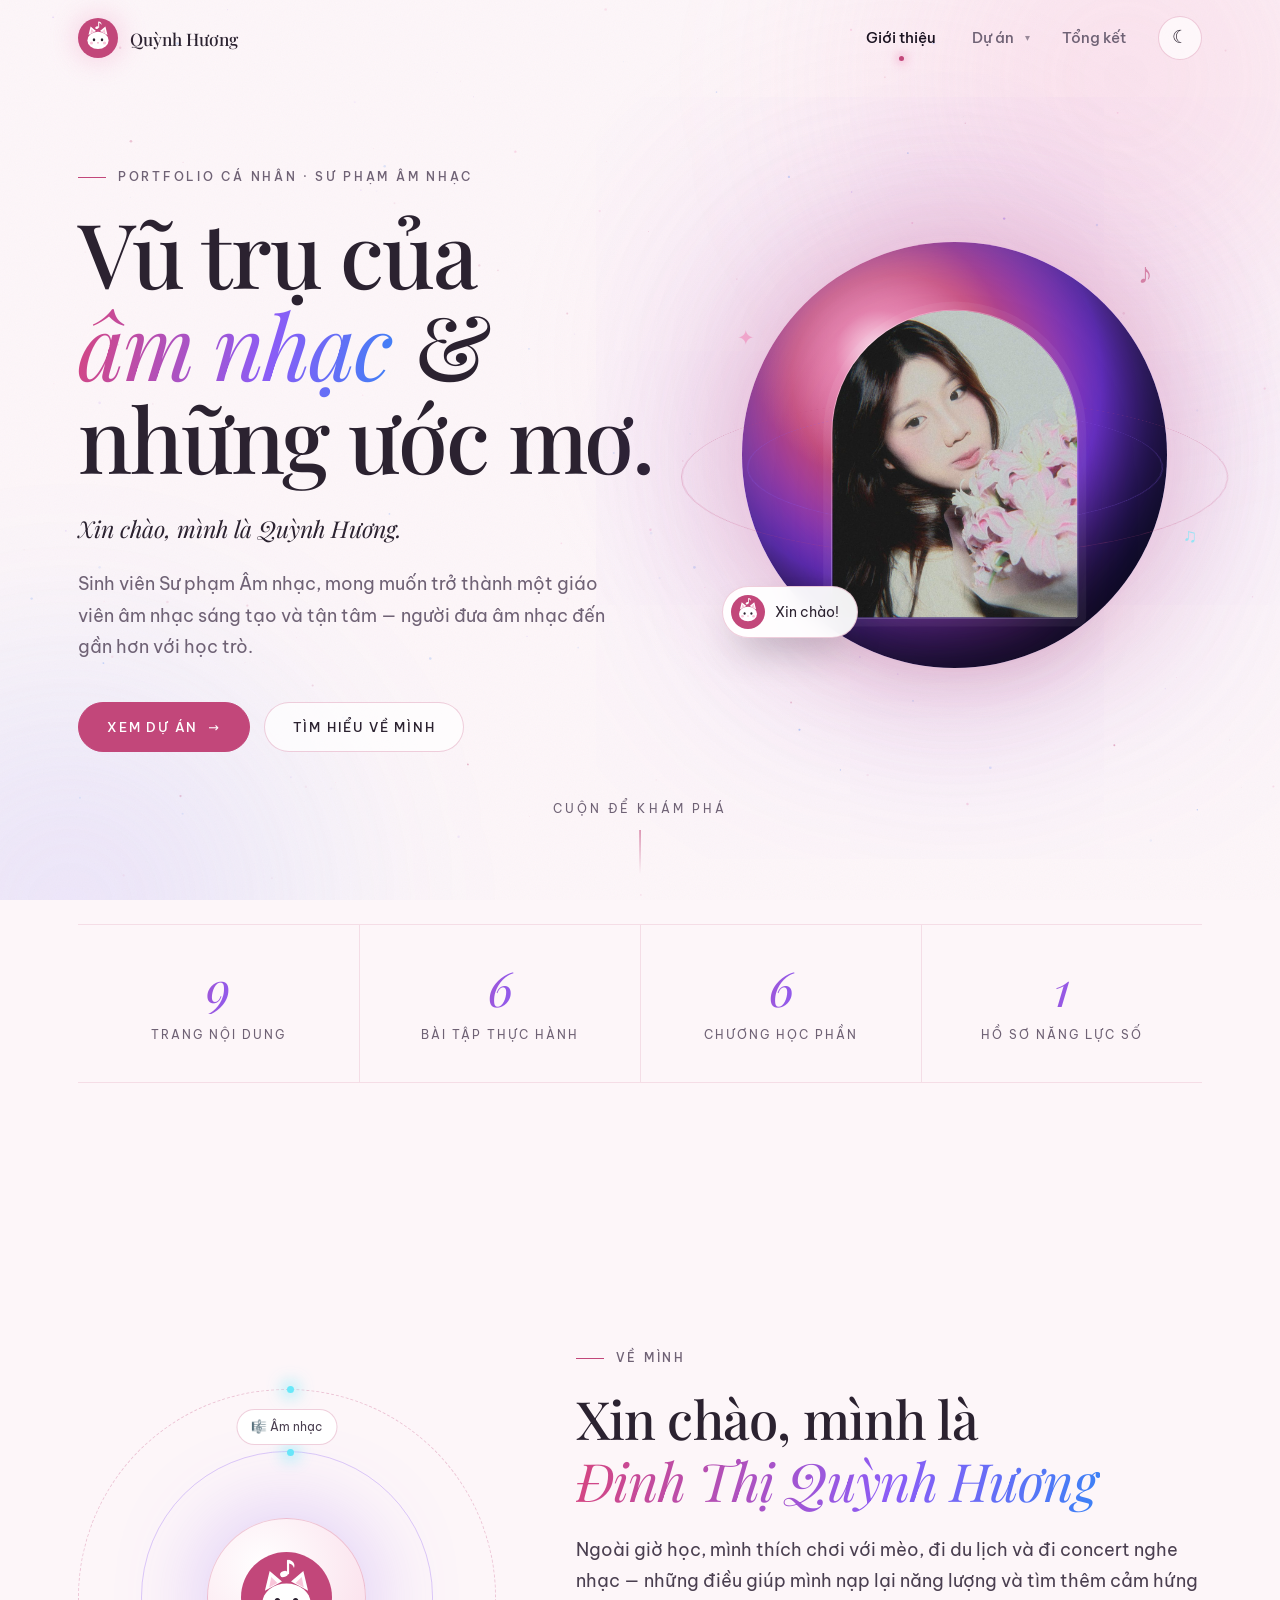
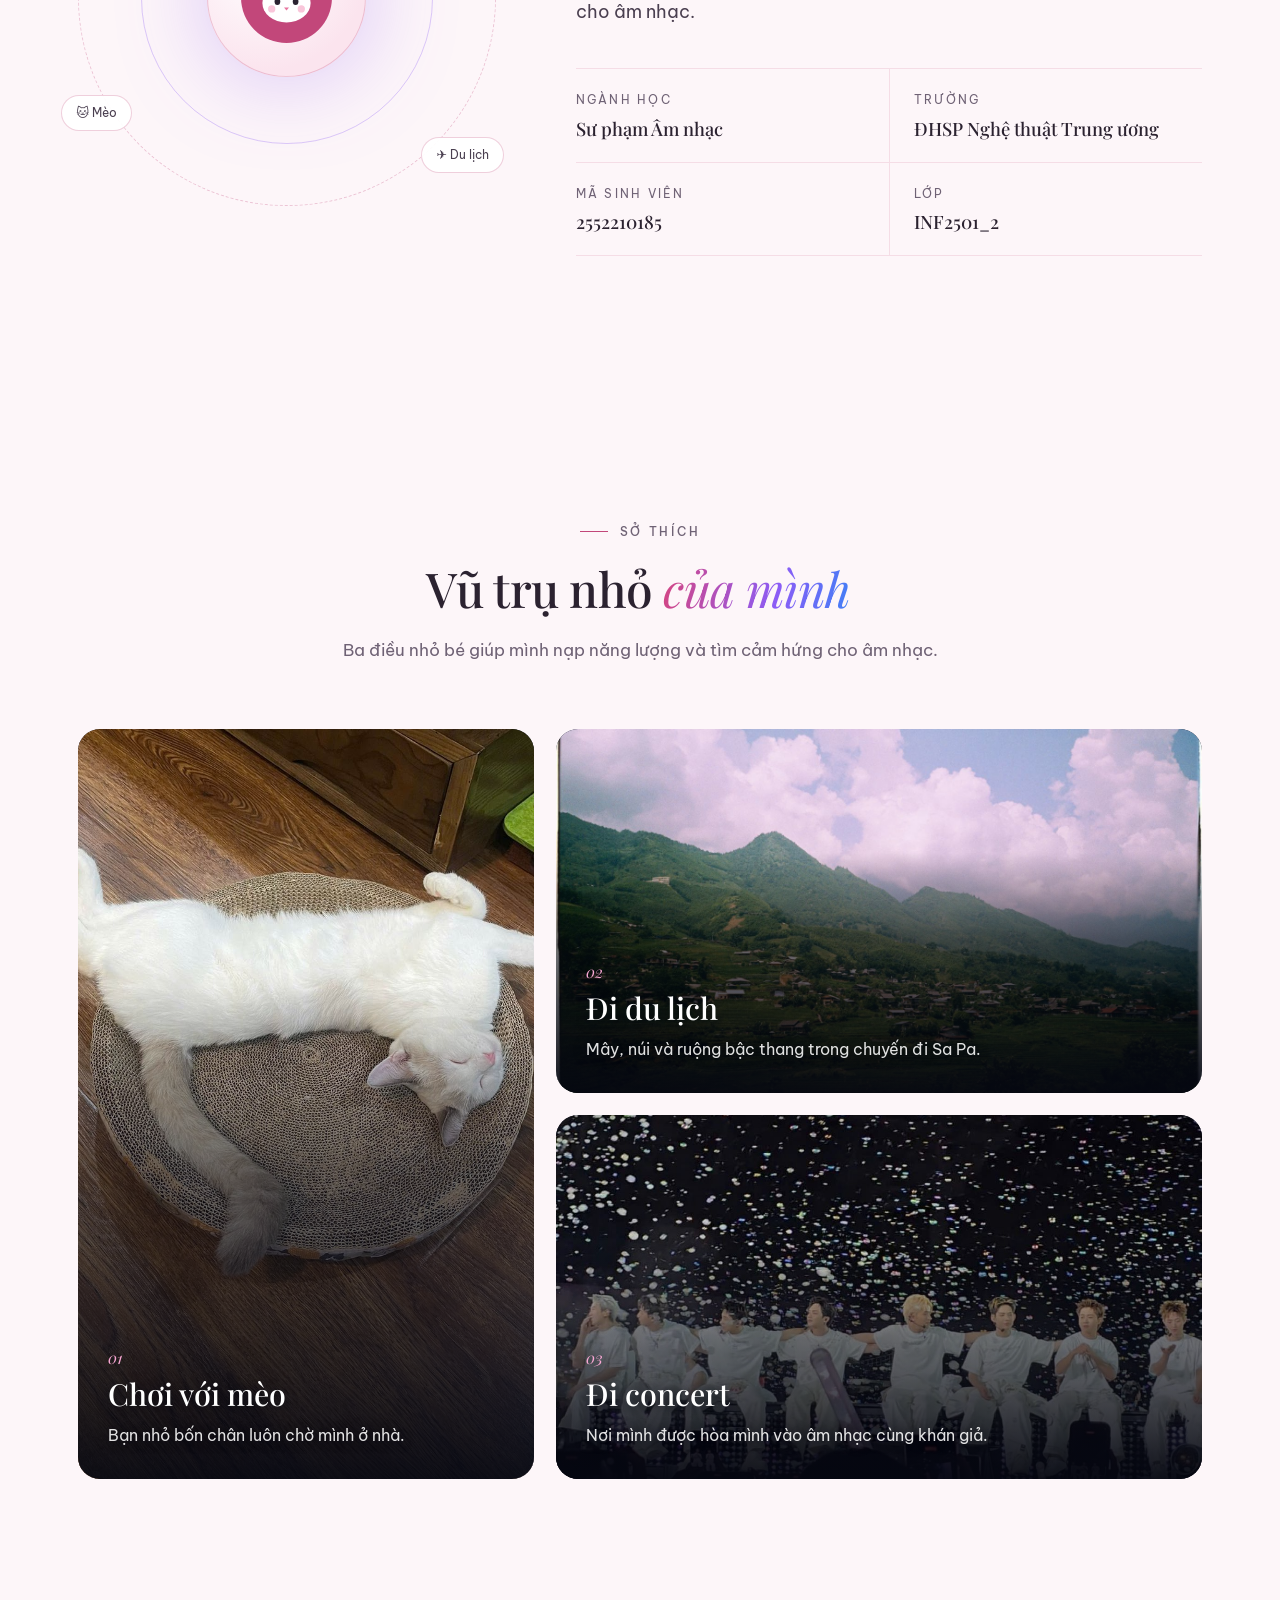
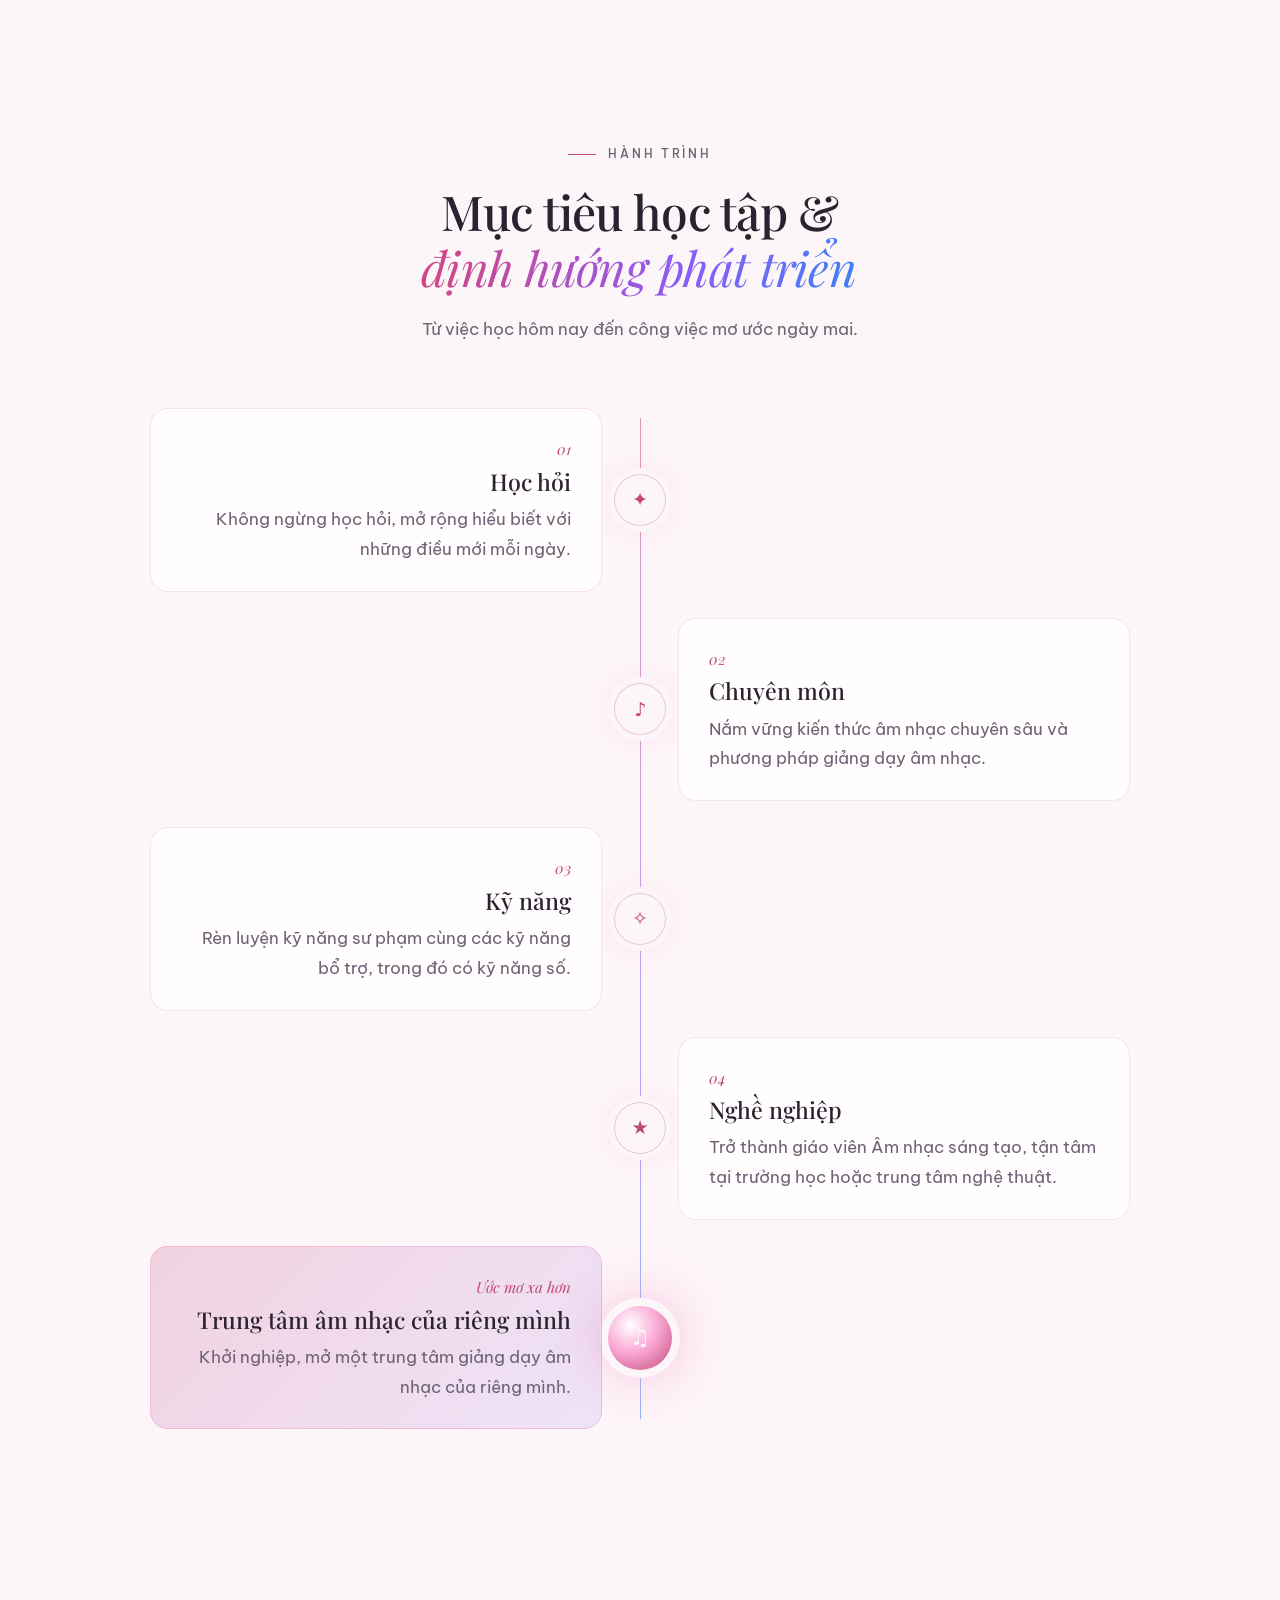
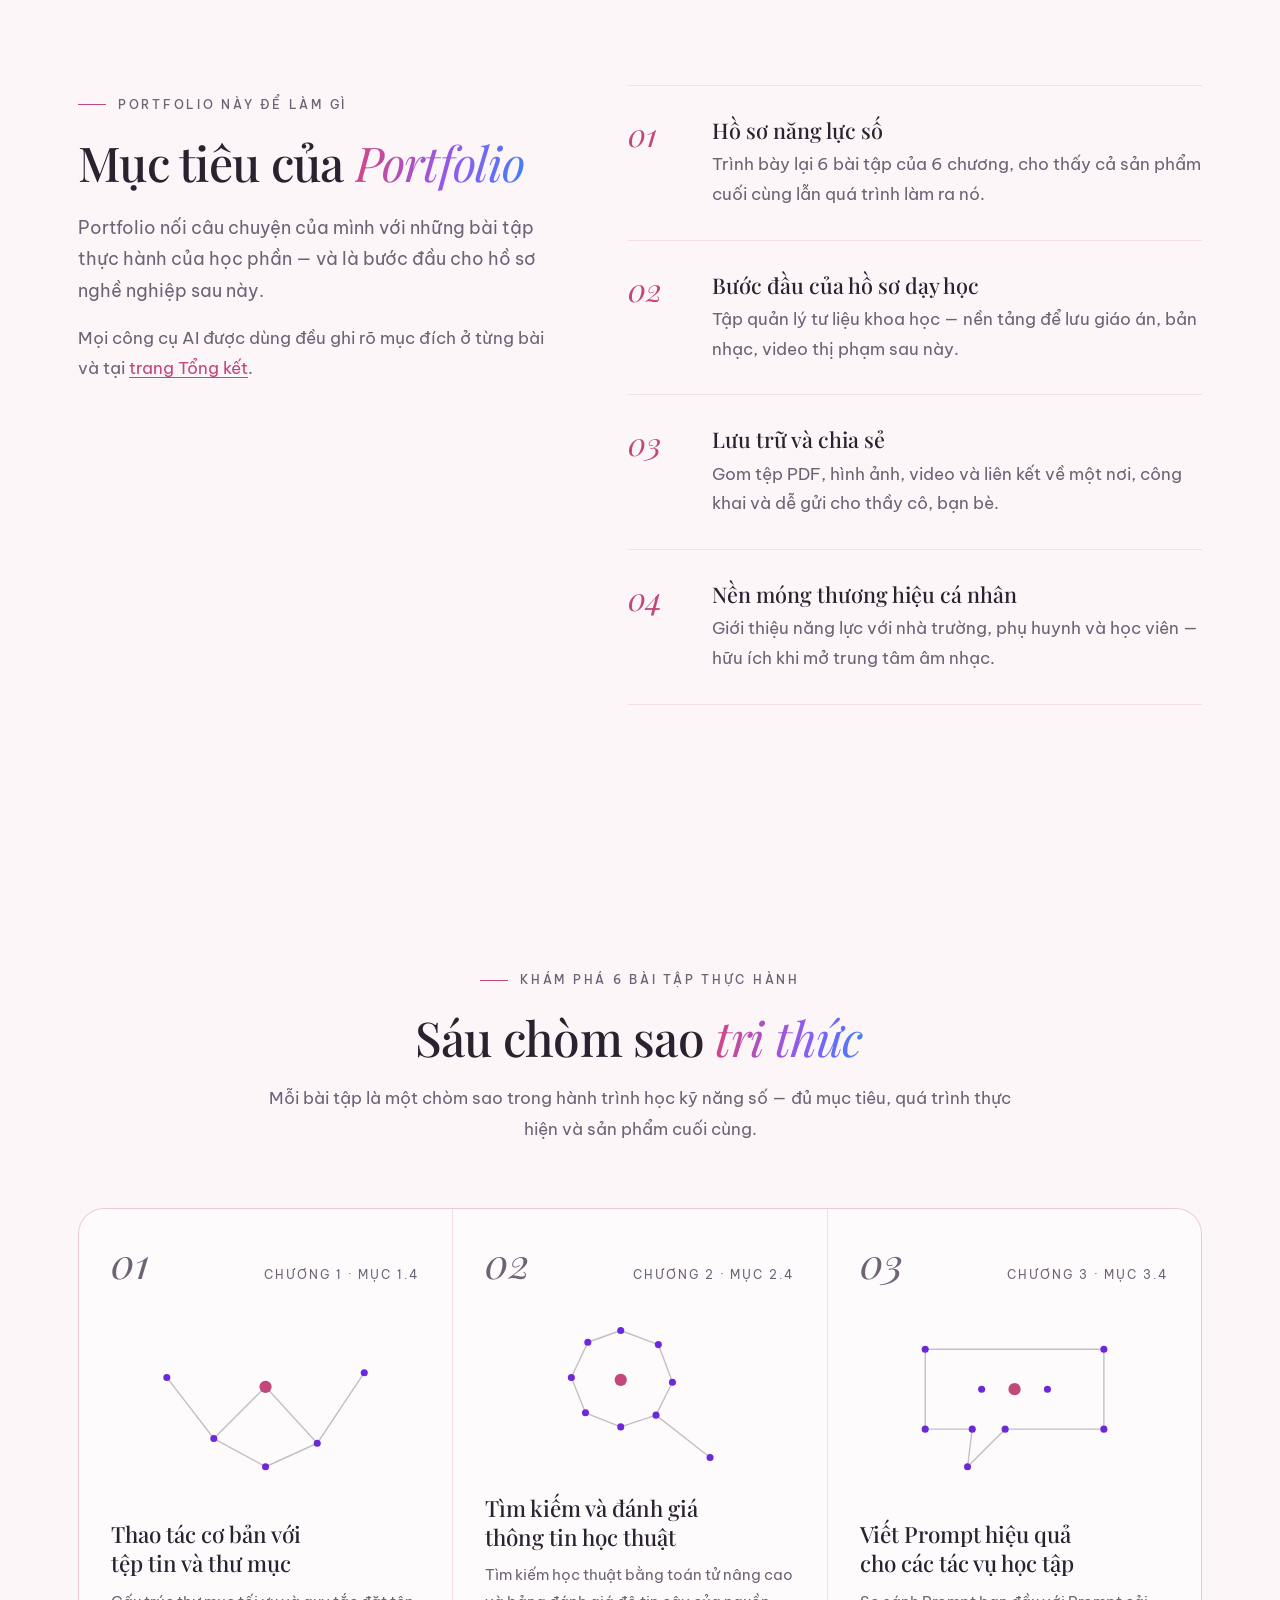
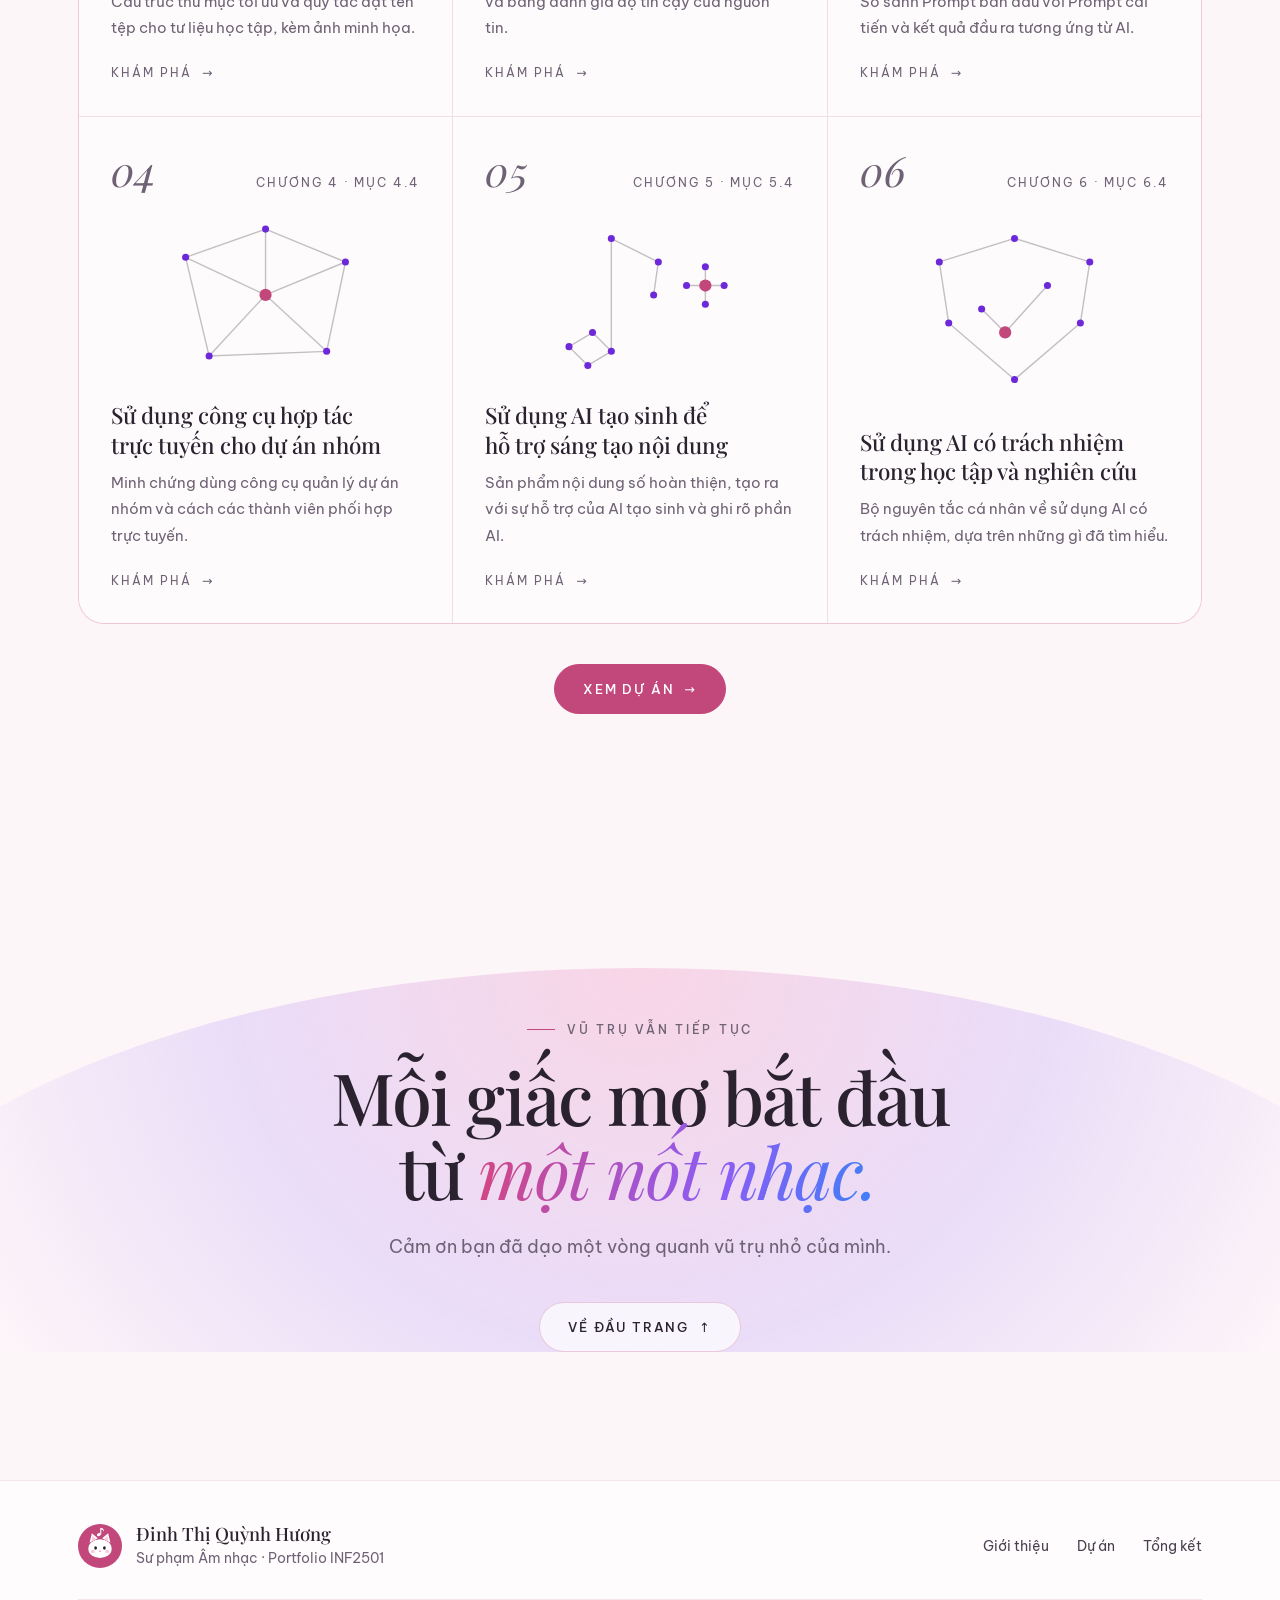
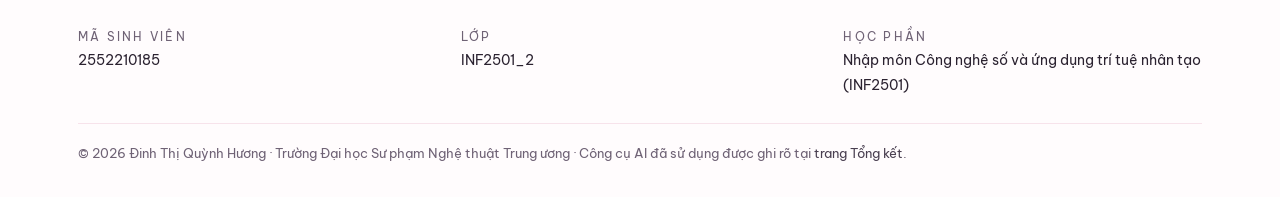
==== commit 596d5a3a: "Thêm giao diện hồng – trắng (mặc định) và nút chuyển sang vũ trụ tối - Gom màu thành biến cho 2 giao" ====
--- a/index.html
+++ b/index.html
@@ -5,7 +5,7 @@
   <meta name="viewport" content="width=device-width, initial-scale=1">
   <title>Giới thiệu · Quỳnh Hương — Vũ trụ của âm nhạc và những ước mơ</title>
   <meta name="description" content="Portfolio học phần Nhập môn Công nghệ số và ứng dụng trí tuệ nhân tạo (INF2501) của Quỳnh Hương, sinh viên Sư phạm Âm nhạc, Trường ĐHSP Nghệ thuật Trung ương.">
-  <meta name="theme-color" content="#050711">
+  <meta name="theme-color" content="#fdf6f9">
   <meta property="og:type" content="website">
   <meta property="og:locale" content="vi_VN">
   <meta property="og:title" content="Quỳnh Hương — Vũ trụ của âm nhạc và những ước mơ">
@@ -18,7 +18,7 @@
   <link rel="preconnect" href="https://fonts.gstatic.com" crossorigin>
   <link href="https://fonts.googleapis.com/css2?family=Be+Vietnam+Pro:wght@400;500;600&family=Playfair+Display:ital,wght@0,400;0,500;0,600;1,400;1,500&display=swap" rel="stylesheet">
   <link rel="stylesheet" href="assets/css/style.css">
-  <script>document.documentElement.classList.add("js")</script>
+  <script>document.documentElement.classList.add("js");try{if(localStorage.getItem("theme")==="dark")document.documentElement.dataset.theme="dark"}catch(e){}</script>
   <script src="assets/js/site.js" defer></script>
 </head>
 <body data-page="about">
--- a/assets/css/style.css
+++ b/assets/css/style.css
@@ -1,19 +1,51 @@
 /* Portfolio Quỳnh Hương — INF2501 · "Vũ trụ của âm nhạc và những ước mơ" */
+/* Mặc định: hồng – trắng. data-theme="dark": vũ trụ tối. */
 :root {
-  --bg: #050711;
-  --bg-2: #0b1025;
-  --panel: rgba(13, 18, 48, .62);   /* mặt phẳng cho bảng, thẻ dữ liệu */
-  --line: rgba(255, 255, 255, .09);
-  --line-2: rgba(255, 255, 255, .16);
-  --text: #f5f5fa;
-  --soft: #d9dbea;                  /* chữ đoạn văn dài */
-  --muted: #a5a7c2;
-  --pink: #f08cbc;                  /* màu nhấn chính — tông hồng của Quỳnh Hương */
-  --pink-deep: #c2477a;
+  --bg: #fdf6f9;
+  --bg-2: #fbeef4;
+  --panel: rgba(255, 255, 255, .8);
+  --line: rgba(194, 71, 122, .14);
+  --line-2: rgba(194, 71, 122, .26);
+  --line-3: rgba(194, 71, 122, .5);
+  --text: #2b2230;
+  --soft: #4a3f50;
+  --muted: #6f6275;
+  --strong: #1a1220;
+  --pink: #c2477a;
+  --pink-deep: #9e2f5f;
   --violet: #8b5cf6;
   --blue: #3b82f6;
   --cyan: #67e8f9;
-  --glow: linear-gradient(100deg, #f9a8d4 0%, #c4b5fd 55%, #93c5fd 100%);
+  --focus: #8b5cf6;
+  --glow: linear-gradient(100deg, #d6457f 0%, #8b5cf6 60%, #3b82f6 100%);
+  --header-bg: rgba(253, 246, 249, .86);
+  --menu-bg: rgba(255, 255, 255, .98);
+  --hover-bg: rgba(194, 71, 122, .08);
+  --chip-bg: rgba(255, 255, 255, .7);
+  --chip-solid: rgba(255, 255, 255, .94);
+  --btn-bg: #c2477a;
+  --btn-fg: #fff;
+  --ring: rgba(194, 71, 122, .28);
+  --ring-2: rgba(139, 92, 246, .3);
+  --note: rgba(194, 71, 122, .6);
+  --core-bg: radial-gradient(circle at 35% 30%, #fff, #fbe4ee 70%);
+  --cst-bg: rgba(255, 255, 255, .88);
+  --cst-hover: #fff;
+  --cst-line: rgba(43, 34, 48, .28);
+  --cst-star: #6d28d9;
+  --cta-base: rgba(255, 255, 255, .65);
+  --footer-bg: rgba(255, 255, 255, .7);
+  --shadow-lg: 0 40px 80px -28px rgba(122, 38, 79, .4);
+  --nebula-a: rgba(240, 140, 188, .45);
+  --nebula-b: rgba(167, 139, 250, .38);
+  --nebula-op: .55;
+  --grain-op: .035;
+  --todo-bg: #fff4cc;
+  --todo-line: #c9a227;
+  --todo-fg: #5c4a00;
+  --star-tints: 194,71,122|139,92,246|240,140,188|59,130,246;
+  --star-alpha: .55;
+  --shoot: 194,71,122;
   --serif: "Playfair Display", Georgia, serif;
   --sans: "Be Vietnam Pro", system-ui, -apple-system, "Segoe UI", sans-serif;
   --fs-display: clamp(2.8rem, 1.6rem + 5vw, 5.8rem);
@@ -25,6 +57,51 @@
   --radius: 18px;
   --ease: cubic-bezier(.2, .7, .2, 1);
 }
+:root[data-theme="dark"] {
+  --bg: #050711;
+  --bg-2: #0b1025;
+  --panel: rgba(13, 18, 48, .62);
+  --line: rgba(255, 255, 255, .09);
+  --line-2: rgba(255, 255, 255, .16);
+  --line-3: rgba(255, 255, 255, .5);
+  --text: #f5f5fa;
+  --soft: #d9dbea;
+  --muted: #a5a7c2;
+  --strong: #fff;
+  --pink: #f08cbc;
+  --pink-deep: #c2477a;
+  --focus: #67e8f9;
+  --glow: linear-gradient(100deg, #f9a8d4 0%, #c4b5fd 55%, #93c5fd 100%);
+  --header-bg: rgba(5, 7, 17, .78);
+  --menu-bg: rgba(11, 16, 37, .97);
+  --hover-bg: rgba(255, 255, 255, .06);
+  --chip-bg: rgba(255, 255, 255, .04);
+  --chip-solid: rgba(11, 16, 37, .86);
+  --btn-bg: #fff;
+  --btn-fg: #050711;
+  --ring: rgba(255, 255, 255, .14);
+  --ring-2: rgba(240, 140, 188, .25);
+  --note: rgba(255, 255, 255, .6);
+  --core-bg: radial-gradient(circle at 35% 30%, #2a1f5c, #0b1025 70%);
+  --cst-bg: rgba(5, 7, 17, .92);
+  --cst-hover: rgba(8, 11, 28, .95);
+  --cst-line: rgba(255, 255, 255, .28);
+  --cst-star: #fff;
+  --cta-base: rgba(11, 16, 37, .55);
+  --footer-bg: rgba(5, 7, 17, .7);
+  --shadow-lg: 0 40px 80px -24px rgba(0, 0, 0, .85);
+  --nebula-a: rgba(139, 92, 246, .55);
+  --nebula-b: rgba(194, 71, 122, .45);
+  --nebula-op: .5;
+  --grain-op: .05;
+  --todo-bg: rgba(250, 204, 21, .12);
+  --todo-line: rgba(250, 204, 21, .6);
+  --todo-fg: #fde68a;
+  --star-tints: 255,255,255|255,255,255|255,255,255|255,196,224|190,210,255;
+  --star-alpha: 1;
+  --shoot: 255,255,255;
+  color-scheme: dark;
+}
 
 * { box-sizing: border-box; }
 html { scroll-behavior: smooth; -webkit-text-size-adjust: 100%; background: var(--bg); }
@@ -35,9 +112,9 @@
 @media (max-width: 600px) { body { font-size: 16px; } }
 img { max-width: 100%; height: auto; display: block; }
 a { color: var(--pink); text-underline-offset: 3px; }
-a:hover { color: #fff; }
-:focus-visible { outline: 2px solid var(--cyan); outline-offset: 3px; border-radius: 6px; }
-::selection { background: rgba(240, 140, 188, .35); color: #fff; }
+a:hover { color: var(--strong); }
+:focus-visible { outline: 2px solid var(--focus); outline-offset: 3px; border-radius: 6px; }
+::selection { background: rgba(240, 140, 188, .35); color: var(--strong); }
 [id] { scroll-margin-top: 96px; }
 
 h1, h2, h3 { font-family: var(--serif); font-weight: 500; letter-spacing: -.015em; margin: 0; text-wrap: balance; }
@@ -62,34 +139,34 @@
 .label::before { content: ""; width: 28px; height: 1px; background: var(--pink); }
 .lead { font-size: 1.15rem; color: var(--muted); line-height: 1.7; }
 .skip { position: absolute; left: -999px; }
-.skip:focus { left: 16px; top: 16px; background: #fff; color: var(--bg); padding: 8px 12px; z-index: 100; }
+.skip:focus { left: 16px; top: 16px; background: var(--btn-bg); color: var(--btn-fg); padding: 8px 12px; z-index: 100; }
 
 /* ---------- Bầu trời: tinh vân + hạt nhiễu + canvas sao ---------- */
 .cosmos { position: fixed; inset: 0; z-index: -3; pointer-events: none; overflow: hidden; background: var(--bg); }
-.cosmos::before, .cosmos::after { content: ""; position: absolute; border-radius: 50%; filter: blur(90px); opacity: .5; }
-.cosmos::before { width: 60vmax; height: 60vmax; top: -24vmax; right: -18vmax; background: radial-gradient(circle, rgba(139, 92, 246, .55), transparent 65%); }
-.cosmos::after { width: 55vmax; height: 55vmax; bottom: -28vmax; left: -22vmax; background: radial-gradient(circle, rgba(194, 71, 122, .45), rgba(59, 130, 246, .12) 45%, transparent 68%); }
+.cosmos::before, .cosmos::after { content: ""; position: absolute; border-radius: 50%; filter: blur(90px); opacity: var(--nebula-op); }
+.cosmos::before { width: 60vmax; height: 60vmax; top: -24vmax; right: -18vmax; background: radial-gradient(circle, var(--nebula-a), transparent 65%); }
+.cosmos::after { width: 55vmax; height: 55vmax; bottom: -28vmax; left: -22vmax; background: radial-gradient(circle, var(--nebula-b), rgba(59, 130, 246, .12) 45%, transparent 68%); }
 #starfield { position: fixed; inset: 0; width: 100%; height: 100%; z-index: -2; pointer-events: none; }
-.grain { position: fixed; inset: 0; z-index: -1; pointer-events: none; opacity: .05;
+.grain { position: fixed; inset: 0; z-index: -1; pointer-events: none; opacity: var(--grain-op);
   background-image: url("data:image/svg+xml,%3Csvg xmlns='http://www.w3.org/2000/svg' width='160' height='160'%3E%3Cfilter id='n'%3E%3CfeTurbulence type='fractalNoise' baseFrequency='.85' numOctaves='2' stitchTiles='stitch'/%3E%3C/filter%3E%3Crect width='100%25' height='100%25' filter='url(%23n)'/%3E%3C/svg%3E"); }
 
 /* ---------- Header nổi ---------- */
 .site-header { position: fixed; top: 0; left: 0; right: 0; z-index: 50; border-bottom: 1px solid transparent; transition: background .35s var(--ease), border-color .35s; }
-.site-header.scrolled, body.menu-open .site-header { background: rgba(5, 7, 17, .78); backdrop-filter: blur(14px) saturate(140%); -webkit-backdrop-filter: blur(14px); border-bottom-color: var(--line); }
+.site-header.scrolled, body.menu-open .site-header { background: var(--header-bg); backdrop-filter: blur(14px) saturate(140%); -webkit-backdrop-filter: blur(14px); border-bottom-color: var(--line); }
 .nav-bar { display: flex; align-items: center; justify-content: space-between; min-height: 76px; gap: 16px; }
 .brand { display: flex; align-items: center; gap: 12px; color: var(--text); text-decoration: none; font: 500 1.08rem var(--serif); }
-.brand:hover { color: #fff; }
+.brand:hover { color: var(--strong); }
 .brand img { width: 40px; height: 40px; filter: drop-shadow(0 0 14px rgba(240, 140, 188, .45)); transition: transform .4s var(--ease); }
 .brand:hover img { transform: rotate(-10deg) scale(1.06); }
 .nav-toggle {
-  display: none; min-height: 44px; border: 1px solid var(--line-2); background: rgba(255, 255, 255, .04); color: var(--text);
+  display: none; min-height: 44px; border: 1px solid var(--line-2); background: var(--chip-bg); color: var(--text);
   border-radius: 999px; padding: 8px 18px; font: 500 .9rem var(--sans); cursor: pointer;
 }
 #site-nav > ul { display: flex; gap: 4px; list-style: none; margin: 0; padding: 0; }
 #site-nav li + li { margin: 0; }
 #site-nav a { position: relative; display: block; padding: 10px 16px; color: var(--muted); text-decoration: none; font-size: .95rem; font-weight: 500; transition: color .2s; }
-#site-nav a:hover { color: #fff; }
-#site-nav > ul > li > a[aria-current="page"] { color: #fff; }
+#site-nav a:hover { color: var(--strong); }
+#site-nav > ul > li > a[aria-current="page"] { color: var(--strong); }
 #site-nav > ul > li > a[aria-current="page"]::after {
   content: ""; position: absolute; left: 50%; bottom: 0; width: 5px; height: 5px; margin-left: -2.5px; border-radius: 50%;
   background: var(--pink); box-shadow: 0 0 10px 2px rgba(240, 140, 188, .7);
@@ -100,20 +177,20 @@
 .has-sub::after { content: ""; position: absolute; left: 0; right: 0; top: 100%; height: 12px; }
 .sub {
   position: absolute; right: -40px; top: calc(100% + 10px); width: 370px; list-style: none; margin: 0; padding: 10px;
-  background: rgba(11, 16, 37, .97); backdrop-filter: blur(16px); border: 1px solid var(--line-2); border-radius: var(--radius);
-  box-shadow: 0 30px 60px -20px rgba(0, 0, 0, .7); opacity: 0; visibility: hidden; transform: translateY(6px);
+  background: var(--menu-bg); backdrop-filter: blur(16px); border: 1px solid var(--line-2); border-radius: var(--radius);
+  box-shadow: 0 30px 60px -20px rgba(43, 34, 48, .35); opacity: 0; visibility: hidden; transform: translateY(6px);
   transition: opacity .2s, transform .2s var(--ease), visibility .2s;
 }
 .has-sub:hover .sub, .has-sub:focus-within .sub { opacity: 1; visibility: visible; transform: none; }
 #site-nav .sub a { display: grid; grid-template-columns: 34px 1fr; column-gap: 10px; padding: 10px 12px; border-radius: 12px; color: var(--soft); line-height: 1.4; font-size: .92rem; }
-#site-nav .sub a:hover, #site-nav .sub a[aria-current="page"] { background: rgba(255, 255, 255, .06); color: #fff; }
+#site-nav .sub a:hover, #site-nav .sub a[aria-current="page"] { background: var(--hover-bg); color: var(--strong); }
 .sub b { grid-row: span 2; font: 400 italic 1.1rem/1.3 var(--serif); color: var(--pink); }
 .sub small { color: var(--muted); font-size: .78rem; font-weight: 400; }
 @media (max-width: 900px) {
   .nav-toggle { display: block; }
   #site-nav {
     position: fixed; top: 76px; left: 0; right: 0; max-height: calc(100vh - 76px); overflow-y: auto; padding: 8px 20px 28px;
-    background: rgba(5, 7, 17, .97); border-bottom: 1px solid var(--line);
+    background: var(--menu-bg); border-bottom: 1px solid var(--line);
     opacity: 0; visibility: hidden; transform: translateY(-8px); transition: opacity .25s, transform .25s var(--ease), visibility .25s;
   }
   #site-nav.open { opacity: 1; visibility: visible; transform: none; }
@@ -146,12 +223,12 @@
 .btn {
   display: inline-flex; align-items: center; justify-content: center; gap: 10px; min-height: 50px;
   padding: 12px 28px; border-radius: 999px; text-decoration: none; font: 500 .8rem/1.2 var(--sans); letter-spacing: .14em; text-transform: uppercase;
-  color: var(--text); border: 1px solid var(--line-2); background: rgba(255, 255, 255, .03); cursor: pointer;
+  color: var(--text); border: 1px solid var(--line-2); background: var(--chip-bg); cursor: pointer;
   transition: background .25s, color .25s, border-color .25s, transform .25s var(--ease), box-shadow .25s;
 }
-.btn:hover { border-color: rgba(255, 255, 255, .5); color: #fff; transform: translateY(-2px); }
-.btn.primary { background: #fff; color: var(--bg); border-color: #fff; }
-.btn.primary:hover { color: var(--bg); box-shadow: 0 10px 40px -8px rgba(240, 140, 188, .7); }
+.btn:hover { border-color: var(--line-3); color: var(--strong); transform: translateY(-2px); }
+.btn.primary { background: var(--btn-bg); color: var(--btn-fg); border-color: var(--btn-bg); }
+.btn.primary:hover { color: var(--btn-fg); box-shadow: 0 10px 40px -8px rgba(240, 140, 188, .7); }
 .btn .arrow { transition: transform .25s var(--ease); }
 .btn:hover .arrow { transform: translateX(4px); }
 
@@ -180,8 +257,8 @@
     0 0 120px 10px rgba(194, 71, 122, .3), 0 0 240px 40px rgba(139, 92, 246, .18);
   animation: breathe 10s ease-in-out infinite;
 }
-.ring { position: absolute; inset: -3%; border-radius: 50%; border: 1px solid rgba(255, 255, 255, .14); transform: rotateX(74deg) rotateZ(-16deg); }
-.ring.r2 { inset: 9%; border-color: rgba(240, 140, 188, .25); transform: rotateX(74deg) rotateZ(26deg); }
+.ring { position: absolute; inset: -3%; border-radius: 50%; border: 1px solid var(--ring); transform: rotateX(74deg) rotateZ(-16deg); }
+.ring.r2 { inset: 9%; border-color: var(--ring-2); transform: rotateX(74deg) rotateZ(26deg); }
 .spin { position: absolute; inset: 0; border-radius: 50%; animation: spin 40s linear infinite; }
 .spin::after { content: ""; position: absolute; top: -4px; left: 50%; width: 9px; height: 9px; border-radius: 50%; background: var(--cyan); box-shadow: 0 0 16px 4px rgba(103, 232, 249, .7); }
 .ring.r2 .spin { animation-duration: 66s; animation-direction: reverse; }
@@ -189,16 +266,16 @@
 .portrait {
   position: absolute; left: 50%; top: 50%; width: 50%; aspect-ratio: 4 / 5; transform: translate(-50%, -47%);
   border-radius: 999px 999px 26px 26px; overflow: hidden; border: 1px solid rgba(255, 255, 255, .35);
-  box-shadow: 0 40px 80px -24px rgba(0, 0, 0, .85), 0 0 0 8px rgba(255, 255, 255, .04);
+  box-shadow: var(--shadow-lg), 0 0 0 8px rgba(255, 255, 255, .06);
 }
 .portrait img { width: 100%; height: 100%; object-fit: cover; }
 .hello-chip {
   position: absolute; left: 3%; bottom: 13%; display: flex; align-items: center; gap: 10px; padding: 8px 18px 8px 8px;
-  border-radius: 999px; background: rgba(11, 16, 37, .85); backdrop-filter: blur(10px); border: 1px solid var(--line-2);
-  font-size: .9rem; color: var(--text); box-shadow: 0 20px 40px -16px rgba(0, 0, 0, .8);
+  border-radius: 999px; background: var(--chip-solid); backdrop-filter: blur(10px); border: 1px solid var(--line-2);
+  font-size: .9rem; color: var(--text); box-shadow: 0 20px 40px -16px rgba(43, 34, 48, .45);
 }
 .hello-chip img { width: 34px; height: 34px; }
-.note-float { position: absolute; font: 400 1.8rem/1 var(--serif); color: rgba(255, 255, 255, .6); animation: float 7s ease-in-out infinite; pointer-events: none; }
+.note-float { position: absolute; font: 400 1.8rem/1 var(--serif); color: var(--note); animation: float 7s ease-in-out infinite; pointer-events: none; }
 .note-float.n1 { right: 10%; top: 10%; }
 .note-float.n2 { right: 1%; bottom: 32%; font-size: 1.2rem; animation-delay: -3s; color: rgba(103, 232, 249, .65); }
 .note-float.n3 { left: 6%; top: 24%; font-size: 1.3rem; animation-delay: -5s; color: rgba(240, 140, 188, .65); }
@@ -228,12 +305,12 @@
 /* ---------- VỀ MÌNH ---------- */
 .about { display: grid; grid-template-columns: .8fr 1.2fr; gap: 80px; align-items: center; }
 .about-art { position: relative; aspect-ratio: 1; }
-.about-art .orbit { position: absolute; inset: 0; border-radius: 50%; border: 1px dashed rgba(255, 255, 255, .14); }
-.about-art .orbit.o2 { inset: 15%; border: 1px solid rgba(240, 140, 188, .25); }
+.about-art .orbit { position: absolute; inset: 0; border-radius: 50%; border: 1px dashed var(--ring); }
+.about-art .orbit.o2 { inset: 15%; border: 1px solid var(--ring-2); }
 .about-art .orbit .spin::after { width: 7px; height: 7px; top: -3.5px; }
-.about-art .core { position: absolute; inset: 31%; border-radius: 50%; display: grid; place-items: center; background: radial-gradient(circle at 35% 30%, #2a1f5c, #0b1025 70%); border: 1px solid var(--line-2); box-shadow: 0 0 90px rgba(139, 92, 246, .35); }
+.about-art .core { position: absolute; inset: 31%; border-radius: 50%; display: grid; place-items: center; background: var(--core-bg); border: 1px solid var(--line-2); box-shadow: 0 0 90px rgba(139, 92, 246, .35); }
 .about-art .core img { width: 58%; }
-.about-art .tag { position: absolute; padding: 6px 14px; border-radius: 999px; font-size: .78rem; color: var(--soft); background: rgba(11, 16, 37, .88); border: 1px solid var(--line-2); white-space: nowrap; }
+.about-art .tag { position: absolute; padding: 6px 14px; border-radius: 999px; font-size: .78rem; color: var(--soft); background: var(--chip-solid); border: 1px solid var(--line-2); white-space: nowrap; }
 .about-art .t1 { top: 5%; left: 50%; transform: translateX(-50%); }
 .about-art .t2 { bottom: 18%; left: -4%; }
 .about-art .t3 { bottom: 8%; right: -2%; }
@@ -255,9 +332,9 @@
 .shot-tile:hover img { transform: scale(1.05); filter: saturate(1.08); }
 .shot-tile::after { content: ""; position: absolute; inset: 0; z-index: 1; background: linear-gradient(180deg, transparent 34%, rgba(5, 7, 17, .55) 58%, rgba(5, 7, 17, .95)); pointer-events: none; }
 .shot-tile figcaption { position: absolute; left: 0; right: 0; bottom: 0; z-index: 2; margin: 0; padding: 30px; text-align: left; font-size: 1rem;  text-shadow: 0 1px 12px rgba(5, 7, 17, .8); }
-.shot-tile .no { font: 400 italic 1rem var(--serif); color: var(--pink); }
-.shot-tile h3 { font: 500 clamp(1.45rem, 1.1rem + 1vw, 2.1rem)/1.2 var(--serif); margin-top: 4px; color: var(--text); }
-.shot-tile p { margin: 8px 0 0; color: var(--soft); max-width: 40ch; }
+.shot-tile .no { font: 400 italic 1rem var(--serif); color: #f9a8d4; }
+.shot-tile h3 { font: 500 clamp(1.45rem, 1.1rem + 1vw, 2.1rem)/1.2 var(--serif); margin-top: 4px; color: #fff; }
+.shot-tile p { margin: 8px 0 0; color: rgba(255, 255, 255, .88); max-width: 40ch; }
 .tile-a { grid-column: 1 / 6; grid-row: 1 / 3; }
 .tile-b { grid-column: 6 / 13; aspect-ratio: 16 / 9; }
 .tile-c { grid-column: 6 / 13; aspect-ratio: 16 / 9; }
@@ -279,14 +356,14 @@
 .journey::before { content: ""; position: absolute; left: 50%; top: 10px; bottom: 10px; width: 1px; margin-left: -.5px; background: linear-gradient(var(--pink), var(--violet) 60%, var(--blue)); opacity: .55; }
 .milestone { position: relative; display: grid; grid-template-columns: 1fr 76px 1fr; align-items: center; margin: 0; }
 .milestone + .milestone { margin-top: 26px; }
-.milestone .marker { grid-column: 2; grid-row: 1; justify-self: center; display: grid; place-items: center; width: 52px; height: 52px; border-radius: 50%; background: var(--bg); border: 1px solid var(--line-2); font-size: 1.2rem; color: var(--pink); box-shadow: 0 0 0 6px rgba(5, 7, 17, .92), 0 0 30px rgba(240, 140, 188, .25); }
+.milestone .marker { grid-column: 2; grid-row: 1; justify-self: center; display: grid; place-items: center; width: 52px; height: 52px; border-radius: 50%; background: var(--bg); border: 1px solid var(--line-2); font-size: 1.2rem; color: var(--pink); box-shadow: 0 0 0 6px var(--bg), 0 0 30px rgba(240, 140, 188, .25); }
 .milestone .body { padding: 26px 30px; border: 1px solid var(--line); border-radius: var(--radius); background: var(--panel); }
 .milestone:nth-child(odd) .body { grid-column: 1; grid-row: 1; text-align: right; }
 .milestone:nth-child(even) .body { grid-column: 3; grid-row: 1; }
 .milestone .no { font: 400 italic .95rem var(--serif); color: var(--pink); }
 .milestone h3 { font: 500 1.45rem/1.3 var(--serif); margin-top: 2px; }
 .milestone p { color: var(--muted); margin-top: 8px; }
-.milestone.dream .marker { width: 64px; height: 64px; font-size: 1.4rem; color: var(--bg); background: radial-gradient(circle at 35% 30%, #fff, #f9a8d4 45%, #c2477a); border: 0; box-shadow: 0 0 0 8px rgba(5, 7, 17, .92), 0 0 50px 10px rgba(240, 140, 188, .45); }
+.milestone.dream .marker { width: 64px; height: 64px; font-size: 1.4rem; color: var(--bg); background: radial-gradient(circle at 35% 30%, #fff, #f9a8d4 45%, #c2477a); border: 0; box-shadow: 0 0 0 8px var(--bg), 0 0 50px 10px rgba(240, 140, 188, .45); }
 .milestone.dream .body { border-color: rgba(240, 140, 188, .4); background: linear-gradient(135deg, rgba(194, 71, 122, .2), rgba(139, 92, 246, .12)); }
 @media (max-width: 760px) {
   .journey::before { left: 26px; }
@@ -310,9 +387,9 @@
 
 /* ---------- 6 CHÒM SAO (dự án) ---------- */
 .constellations { display: grid; grid-template-columns: repeat(3, minmax(0, 1fr)); gap: 1px; background: var(--line); border: 1px solid var(--line); border-radius: 26px; overflow: hidden; }
-.cst { position: relative; display: flex; flex-direction: column; min-height: 440px; padding: 32px; background: rgba(5, 7, 17, .92); color: var(--text); text-decoration: none; overflow: hidden; isolation: isolate; transition: background .5s var(--ease); }
+.cst { position: relative; display: flex; flex-direction: column; min-height: 440px; padding: 32px; background: var(--cst-bg); color: var(--text); text-decoration: none; overflow: hidden; isolation: isolate; transition: background .5s var(--ease); }
 .cst::before { content: ""; position: absolute; inset: 0; z-index: -1; opacity: 0; transition: opacity .6s var(--ease); background: radial-gradient(420px circle at 50% 38%, var(--tone, rgba(139, 92, 246, .24)), transparent 70%); }
-.cst:hover, .cst:focus-visible { color: var(--text); background: rgba(8, 11, 28, .95); }
+.cst:hover, .cst:focus-visible { color: var(--text); background: var(--cst-hover); }
 .cst:hover::before, .cst:focus-visible::before { opacity: 1; }
 .cst-top { display: flex; justify-content: space-between; align-items: baseline; gap: 12px; }
 .cst-num { font: 400 italic 2.6rem/1 var(--serif); color: var(--muted); transition: color .4s, transform .6s var(--ease); }
@@ -322,15 +399,15 @@
 .cst-art { flex: 1; display: grid; place-items: center; min-height: 180px; margin: 14px 0; }
 .cst-art svg { width: 76%; max-width: 240px; height: auto; overflow: visible; transition: transform .9s var(--ease); }
 .cst:hover .cst-art svg { transform: scale(1.08) rotate(-3deg); }
-.cst-art line, .doc-art line { stroke: rgba(255, 255, 255, .28); stroke-width: .6; transition: stroke .5s; }
+.cst-art line, .doc-art line { stroke: var(--cst-line); stroke-width: .6; transition: stroke .5s; }
 .cst:hover .cst-art line { stroke: rgba(240, 140, 188, .75); }
-.cst-art circle, .doc-art circle { fill: #fff; }
+.cst-art circle, .doc-art circle { fill: var(--cst-star); }
 .cst-art circle.big, .doc-art circle.big { fill: var(--pink); }
 .cst h3 { font: 500 1.4rem/1.3 var(--serif); }
 .cst p { color: var(--muted); font-size: .95rem; margin: 10px 0 0; }
 .cst .more { margin-top: 20px; font-size: .78rem; letter-spacing: .16em; text-transform: uppercase; color: var(--muted); display: flex; align-items: center; gap: 10px; transition: color .3s; }
 .cst .more::after { content: "→"; transition: transform .3s var(--ease); }
-.cst:hover .more { color: #fff; }
+.cst:hover .more { color: var(--strong); }
 .cst:hover .more::after { transform: translateX(6px); }
 .cst.compact { min-height: 320px; }
 .cst.compact .cst-art { min-height: 110px; }
@@ -342,14 +419,14 @@
 .badge { display: inline-grid; place-items: center; width: 30px; height: 30px; flex: none; border-radius: 50%; border: 1px solid rgba(240, 140, 188, .55); color: var(--pink); font: 400 italic 1rem/1 var(--serif); }
 
 /* ---------- Khối kêu gọi ---------- */
-.cta { position: relative; text-align: center; padding: 96px 32px; border-radius: 30px; overflow: hidden; border: 1px solid var(--line); background: radial-gradient(ellipse at 50% 120%, rgba(194, 71, 122, .35), transparent 60%), radial-gradient(ellipse at 50% -20%, rgba(139, 92, 246, .22), transparent 55%), rgba(11, 16, 37, .55); }
+.cta { position: relative; text-align: center; padding: 96px 32px; border-radius: 30px; overflow: hidden; border: 1px solid var(--line); background: radial-gradient(ellipse at 50% 120%, rgba(194, 71, 122, .35), transparent 60%), radial-gradient(ellipse at 50% -20%, rgba(139, 92, 246, .22), transparent 55%), var(--cta-base); }
 .cta .label { justify-content: center; }
 .cta p { max-width: 560px; margin: 20px auto 0; color: var(--muted); }
 .pill-links { display: grid; grid-template-columns: repeat(3, minmax(0, 1fr)); gap: 10px; max-width: 760px; list-style: none; padding: 0; margin: 36px auto 0; }
 .pill-links li { margin: 0; }
-.pill-links a { display: flex; align-items: center; justify-content: center; gap: 10px; min-height: 46px; padding: 8px 16px; border-radius: 999px; border: 1px solid var(--line-2); color: var(--soft); text-decoration: none; font-size: .92rem; background: rgba(5, 7, 17, .45); transition: border-color .2s, color .2s; }
+.pill-links a { display: flex; align-items: center; justify-content: center; gap: 10px; min-height: 46px; padding: 8px 16px; border-radius: 999px; border: 1px solid var(--line-2); color: var(--soft); text-decoration: none; font-size: .92rem; background: var(--chip-bg); transition: border-color .2s, color .2s; }
 .pill-links a b { font: 400 italic 1rem var(--serif); color: var(--pink); }
-.pill-links a:hover { border-color: var(--pink); color: #fff; }
+.pill-links a:hover { border-color: var(--pink); color: var(--strong); }
 @media (max-width: 760px) { .pill-links { grid-template-columns: repeat(2, minmax(0, 1fr)); } .cta { padding: 72px 22px; } }
 @media (max-width: 420px) { .pill-links { grid-template-columns: 1fr; } }
 
@@ -359,13 +436,13 @@
 .doc-art svg { width: 100%; height: auto; overflow: visible; }
 .breadcrumb { font-size: .85rem; color: var(--muted); margin-bottom: 22px; }
 .breadcrumb a { color: var(--muted); }
-.breadcrumb a:hover { color: #fff; }
+.breadcrumb a:hover { color: var(--strong); }
 .doc-hero .label { justify-content: center; }
 .doc-hero h1 { max-width: 920px; margin-inline: auto; }
 .doc-hero .lead { max-width: 640px; margin: 20px auto 0; }
 .meta-row { display: flex; flex-wrap: wrap; justify-content: center; gap: 10px; margin-top: 26px; }
-.chip { display: inline-flex; padding: 6px 14px; border-radius: 999px; border: 1px solid var(--line-2); color: var(--soft); font-size: .8rem; text-decoration: none; background: rgba(5, 7, 17, .5); }
-a.chip:hover { border-color: var(--pink); color: #fff; }
+.chip { display: inline-flex; padding: 6px 14px; border-radius: 999px; border: 1px solid var(--line-2); color: var(--soft); font-size: .8rem; text-decoration: none; background: var(--chip-bg); }
+a.chip:hover { border-color: var(--pink); color: var(--strong); }
 @media (max-width: 600px) {
   .doc-hero { padding-block: 124px 24px; } .doc-art { top: 90px; opacity: .22; }
   .label { letter-spacing: .16em; }
@@ -377,7 +454,7 @@
 .toc ol { list-style: none; padding: 0; margin: 0; border-left: 1px solid var(--line-2); }
 .toc li { margin: 0; }
 .toc a { display: flex; align-items: center; gap: 12px; padding: 9px 0 9px 18px; margin-left: -1px; border-left: 1px solid transparent; color: var(--muted); text-decoration: none; font-size: .95rem; transition: color .2s, border-color .2s; }
-.toc a:hover, .toc a.active { color: #fff; border-left-color: var(--pink); }
+.toc a:hover, .toc a.active { color: var(--strong); border-left-color: var(--pink); }
 .toc .badge { width: 26px; height: 26px; font-size: .85rem; }
 @media (max-width: 1023px) { .doc { grid-template-columns: minmax(0, 1fr); gap: 0; padding-top: 16px; } .toc { display: none; } }
 .part { padding-bottom: 72px; margin-bottom: 72px; border-bottom: 1px solid var(--line); color: var(--soft); }
@@ -430,7 +507,7 @@
 
 .pager { display: grid; grid-template-columns: 1fr auto 1fr; gap: 16px; align-items: stretch; }
 .pager-card { display: flex; flex-direction: column; justify-content: center; gap: 6px; padding: 22px 24px; border-radius: var(--radius); border: 1px solid var(--line); background: var(--panel); text-decoration: none; color: var(--text); font: 500 1.05rem/1.4 var(--serif); transition: border-color .25s, transform .25s var(--ease); }
-.pager-card:hover { border-color: rgba(240, 140, 188, .6); transform: translateY(-3px); color: #fff; }
+.pager-card:hover { border-color: rgba(240, 140, 188, .6); transform: translateY(-3px); color: var(--strong); }
 .pager-card small { font: 400 .78rem var(--sans); letter-spacing: .16em; text-transform: uppercase; color: var(--muted); }
 .pager-card.next { text-align: right; }
 .pager .back { align-self: center; }
@@ -466,7 +543,7 @@
 .principle::before, .principle::after { content: "✦"; color: var(--pink); font-style: normal; font-size: .7em; margin: 0 14px; vertical-align: middle; }
 
 /* ---------- TODO: phải xoá hết trước khi nộp ---------- */
-.todo { display: block; background: rgba(250, 204, 21, .12); border: 1px dashed rgba(250, 204, 21, .6); color: #fde68a; padding: 10px 14px; border-radius: 10px; font-size: .92rem; margin: 8px 0; }
+.todo { display: block; background: var(--todo-bg); border: 1px dashed var(--todo-line); color: var(--todo-fg); padding: 10px 14px; border-radius: 10px; font-size: .92rem; margin: 8px 0; }
 span.todo { display: inline; padding: 1px 6px; margin: 0; }
 .todo::before { content: "TODO · "; font-weight: 600; }
 figure.todo { min-height: 160px; display: grid; place-items: center; text-align: center; }
@@ -477,9 +554,9 @@
 .finale .label { justify-content: center; }
 .finale .display { font-size: clamp(2.3rem, 1.3rem + 4vw, 4.8rem); max-width: 15ch; margin-inline: auto; }
 .finale .lead { margin: 24px auto 0; max-width: 52ch; }
-.site-footer { margin-top: 128px; border-top: 1px solid var(--line); background: rgba(5, 7, 17, .7); font-size: .9rem; color: var(--muted); text-align: left; }
+.site-footer { margin-top: 128px; border-top: 1px solid var(--line); background: var(--footer-bg); font-size: .9rem; color: var(--muted); text-align: left; }
 .site-footer a { color: var(--soft); text-decoration: none; }
-.site-footer a:hover { color: #fff; }
+.site-footer a:hover { color: var(--strong); }
 .footer-top { display: flex; flex-wrap: wrap; align-items: center; justify-content: space-between; gap: 24px; padding: 40px 0 28px; }
 .footer-brand { display: flex; align-items: center; gap: 14px; }
 .footer-brand img { width: 44px; height: 44px; }
@@ -509,3 +586,52 @@
 /* Sao trong chòm sao lấp lánh nhẹ */
 .cst-art circle, .doc-art circle { animation: twinkle 4.5s ease-in-out infinite; }
 @keyframes twinkle { 50% { opacity: .45; } }
+
+/* Nút chuyển giao diện */
+.nav-actions { display: flex; align-items: center; gap: 10px; }
+.theme-toggle {
+  display: grid; place-items: center; width: 44px; height: 44px; border-radius: 50%; cursor: pointer; padding: 0;
+  border: 1px solid var(--line-2); background: var(--chip-bg); color: var(--text); font-size: 1.1rem; line-height: 1;
+  transition: transform .4s var(--ease), border-color .2s, color .2s;
+}
+.theme-toggle:hover { border-color: var(--line-3); color: var(--pink); transform: rotate(-20deg); }
+
+.nav-bar > nav { margin-left: auto; }
+
+/* ---------- Hiệu ứng chuyển giao diện "lucid dream" ---------- */
+::view-transition-old(root), ::view-transition-new(root) { animation: none; mix-blend-mode: normal; }
+html.dreaming::view-transition-old(root) { animation: dream-out 1.15s var(--ease) both; }
+html.dreaming::view-transition-new(root) { animation: dream-in 1.15s var(--ease) both; }
+@keyframes dream-in {
+  0% { clip-path: circle(0 at var(--tx) var(--ty)); filter: blur(16px) saturate(1.8) hue-rotate(-40deg) brightness(1.15); }
+  55% { filter: blur(4px) saturate(1.35) hue-rotate(12deg) brightness(1.05); }
+  100% { clip-path: circle(150vmax at var(--tx) var(--ty)); filter: none; }
+}
+@keyframes dream-out {
+  100% { filter: blur(12px) saturate(1.5) hue-rotate(25deg); transform: scale(1.03); opacity: .55; }
+}
+/* Trình duyệt chưa hỗ trợ View Transitions: đổi màu mượt */
+html.theme-fade, html.theme-fade * { transition: background-color .7s var(--ease), color .7s var(--ease), border-color .7s var(--ease), fill .7s, stroke .7s !important; }
+
+.dream-veil { position: fixed; inset: 0; z-index: 9999; pointer-events: none; overflow: hidden; }
+.dream-veil b {
+  position: absolute; left: var(--tx); top: var(--ty); width: 40px; height: 40px; margin: -20px 0 0 -20px; border-radius: 50%;
+  background: conic-gradient(from 0deg, #f9a8d4, #c4b5fd, #93c5fd, #67e8f9, #fbcfe8, #f9a8d4);
+  -webkit-mask: radial-gradient(circle, transparent 58%, #000 62%, #000 70%, transparent 74%);
+          mask: radial-gradient(circle, transparent 58%, #000 62%, #000 70%, transparent 74%);
+  filter: blur(2px); animation: dream-ring 1.3s var(--ease) forwards;
+}
+.dream-veil i {
+  position: absolute; left: var(--tx); top: var(--ty); font-style: normal; font-size: var(--sz); line-height: 1;
+  color: #fff; text-shadow: 0 0 8px #f9a8d4, 0 0 16px #c4b5fd; opacity: 0;
+  animation: dream-spark 1.4s var(--ease) var(--dl) forwards;
+}
+@keyframes dream-ring { 0% { transform: scale(.2); opacity: 1; } 100% { transform: scale(60); opacity: 0; } }
+@keyframes dream-spark {
+  0% { transform: translate(-50%, -50%) scale(.2); opacity: 0; }
+  25% { opacity: 1; }
+  100% { transform: translate(calc(-50% + var(--dx)), calc(-50% + var(--dy))) scale(1) rotate(90deg); opacity: 0; }
+}
+/* Vòng sáng + sao nằm ở lớp chuyển cảnh riêng để không bị làm mờ cùng trang */
+.dream-veil { view-transition-name: dream-veil; }
+::view-transition-group(dream-veil) { z-index: 2; animation-duration: .2s; }
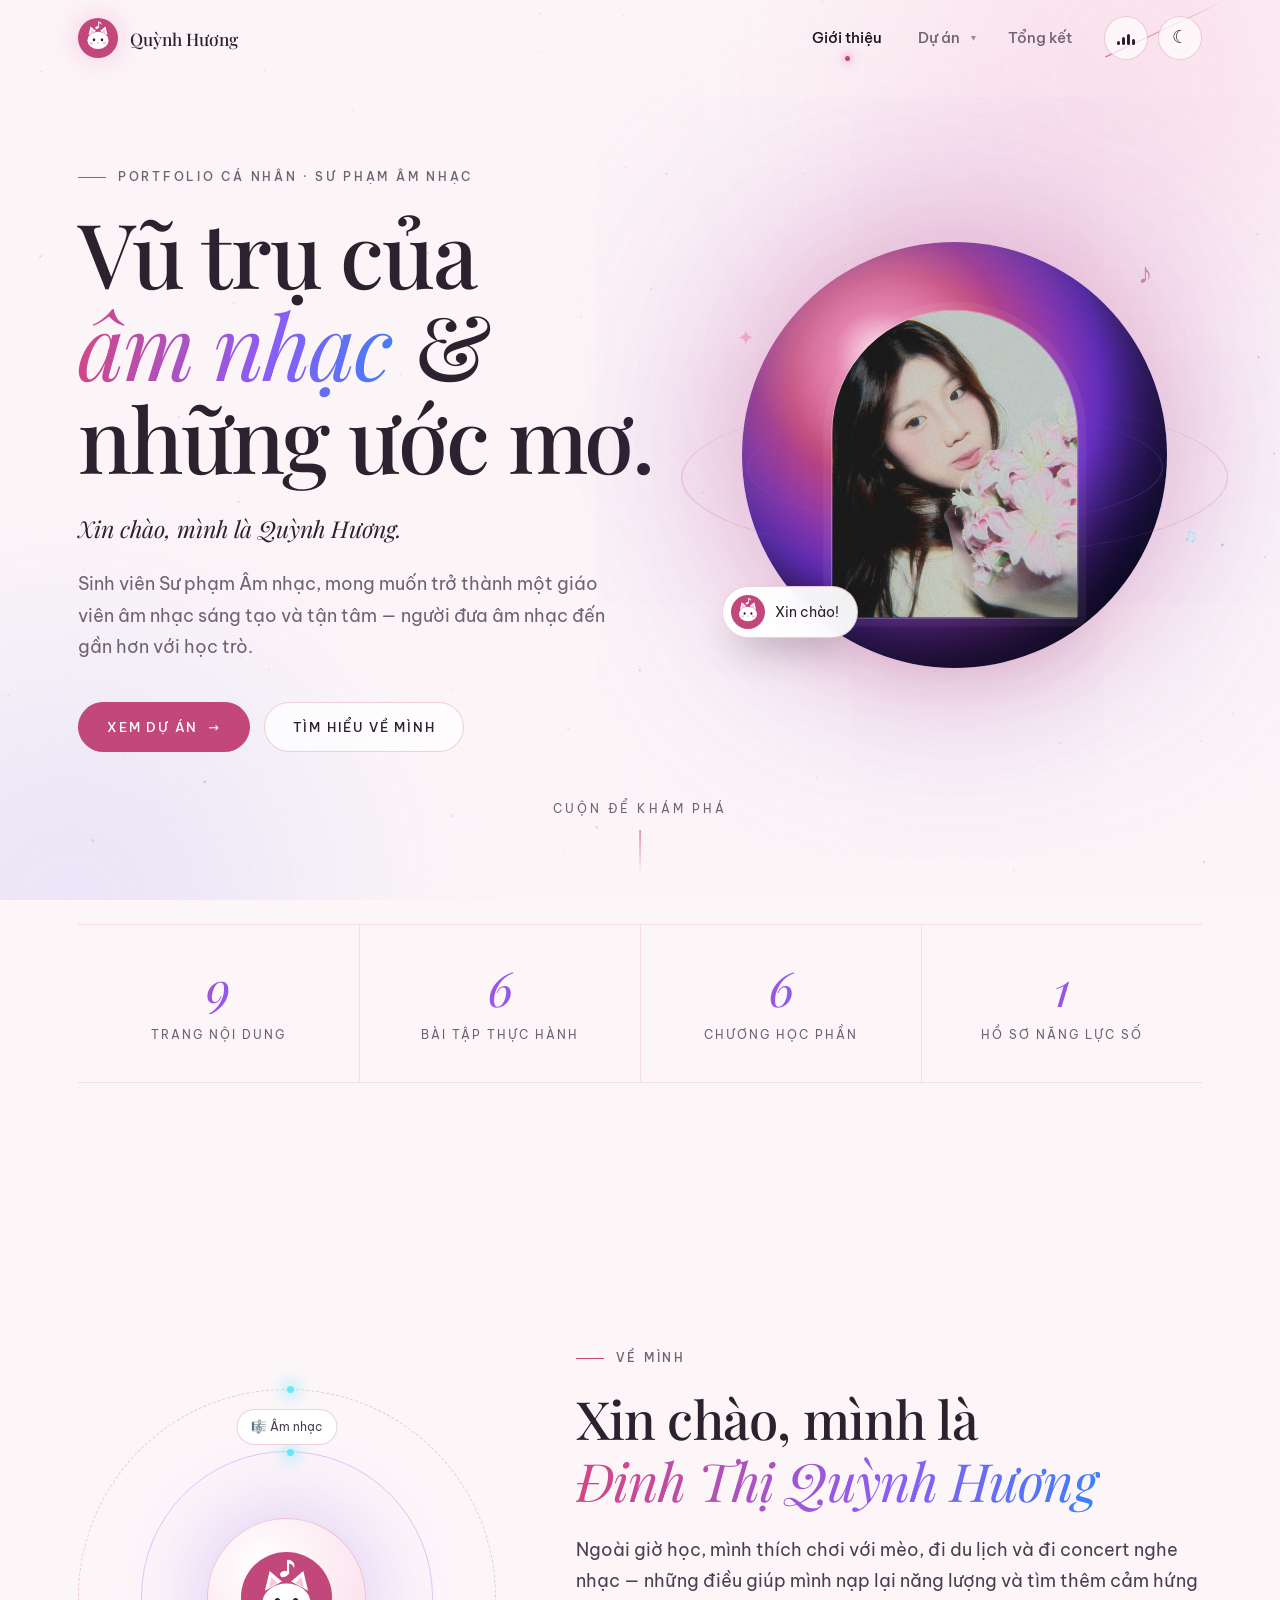
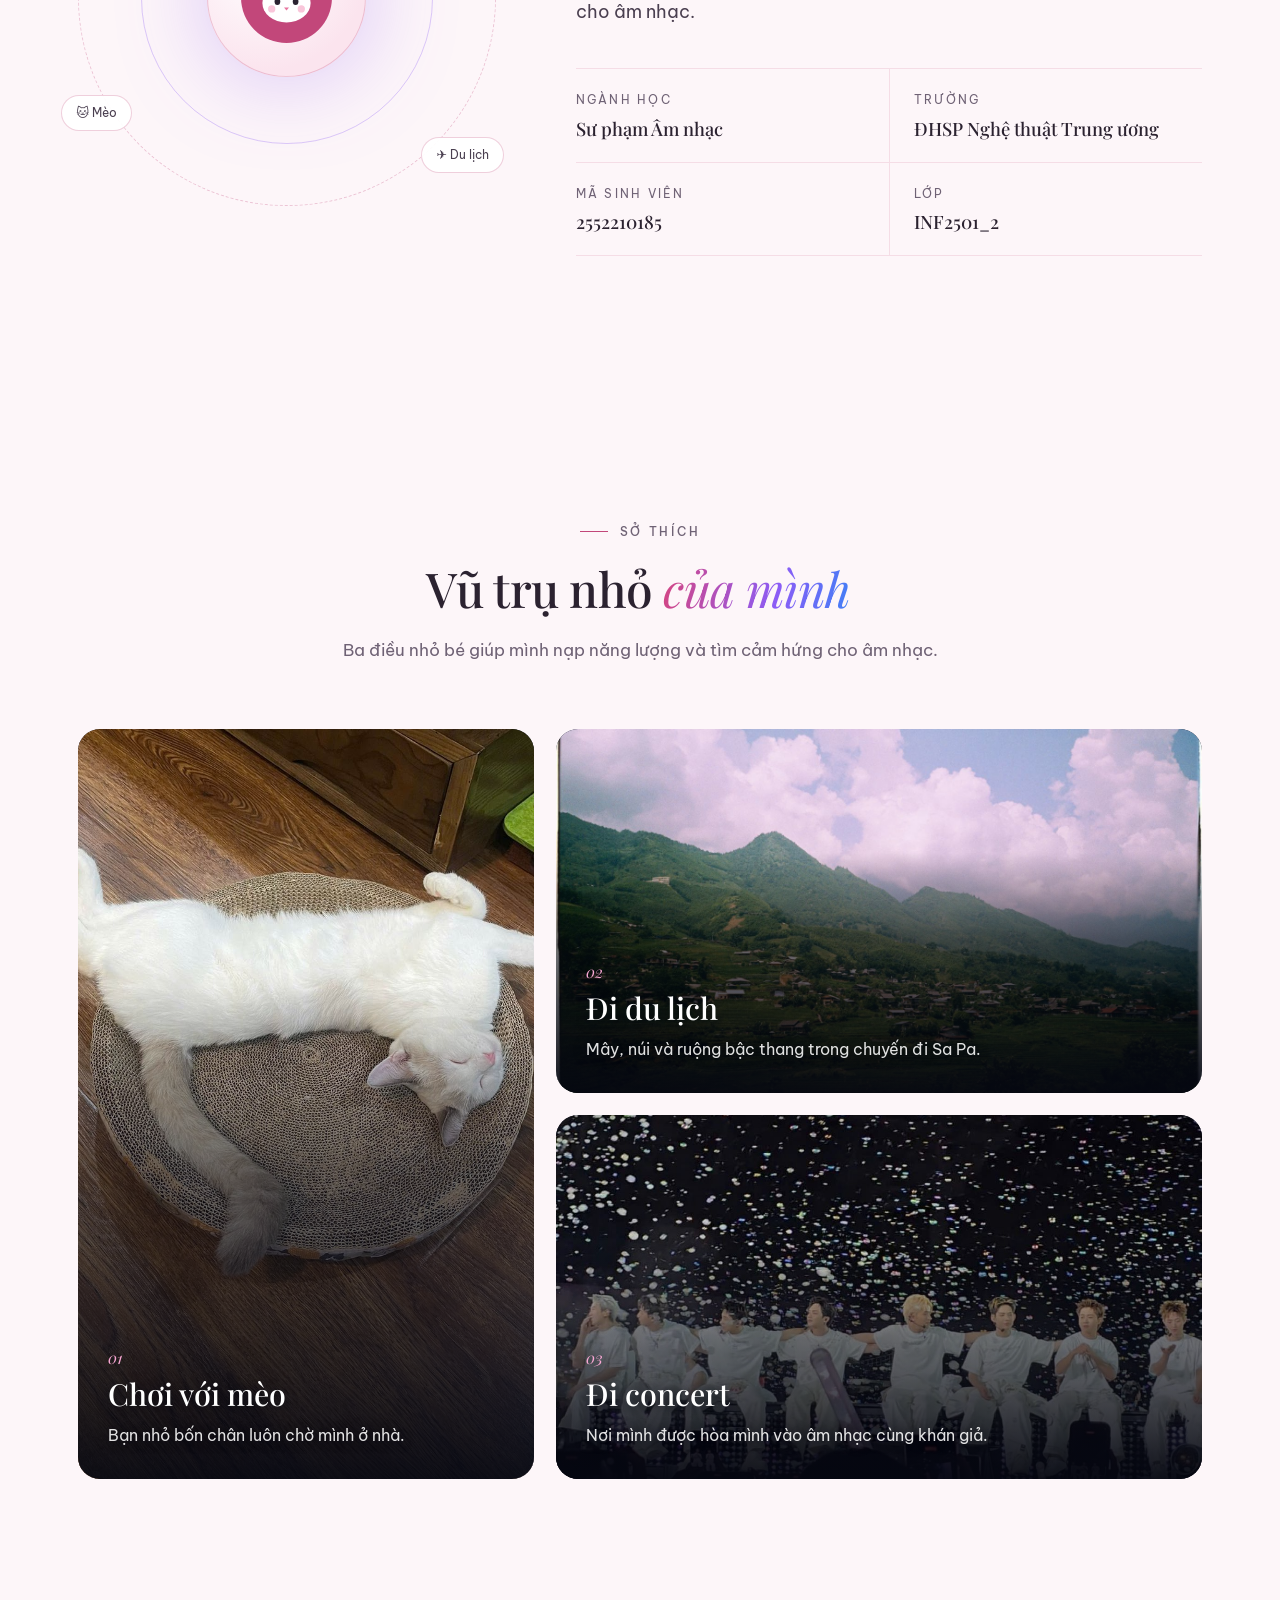
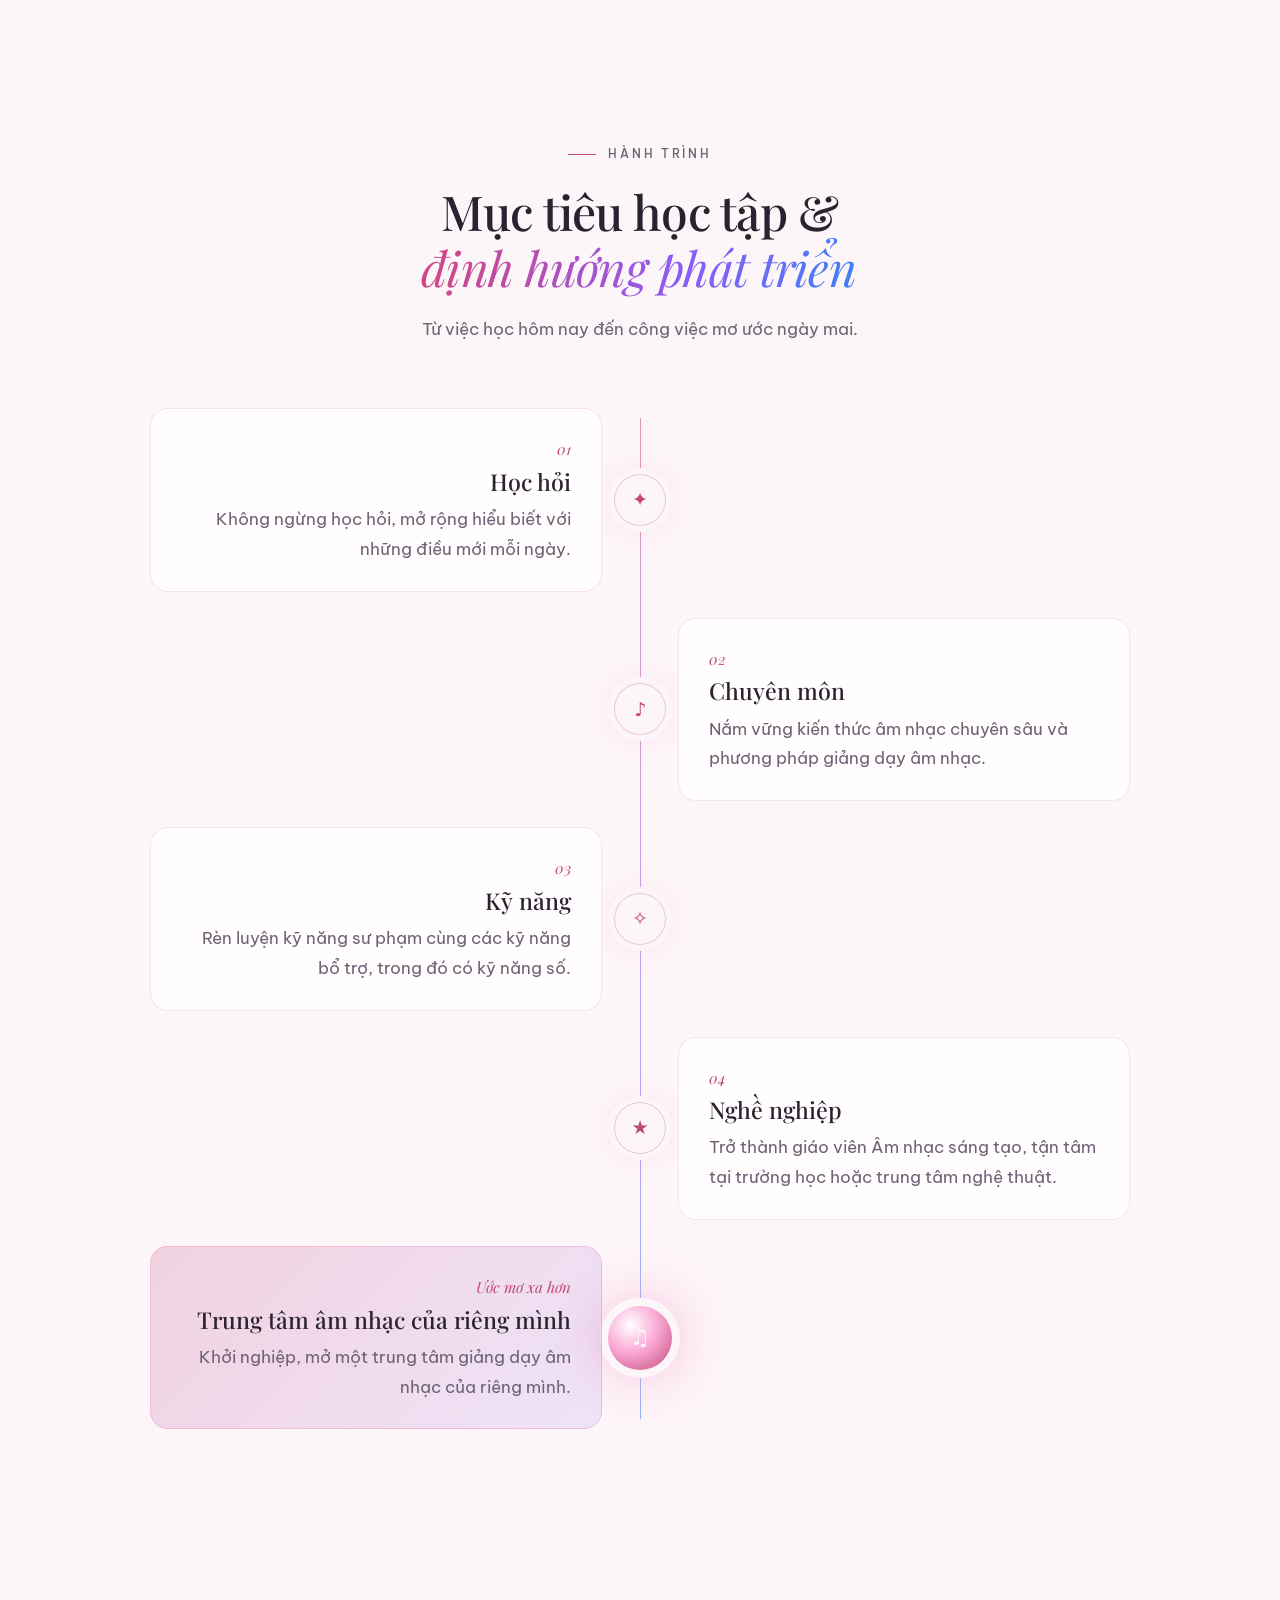
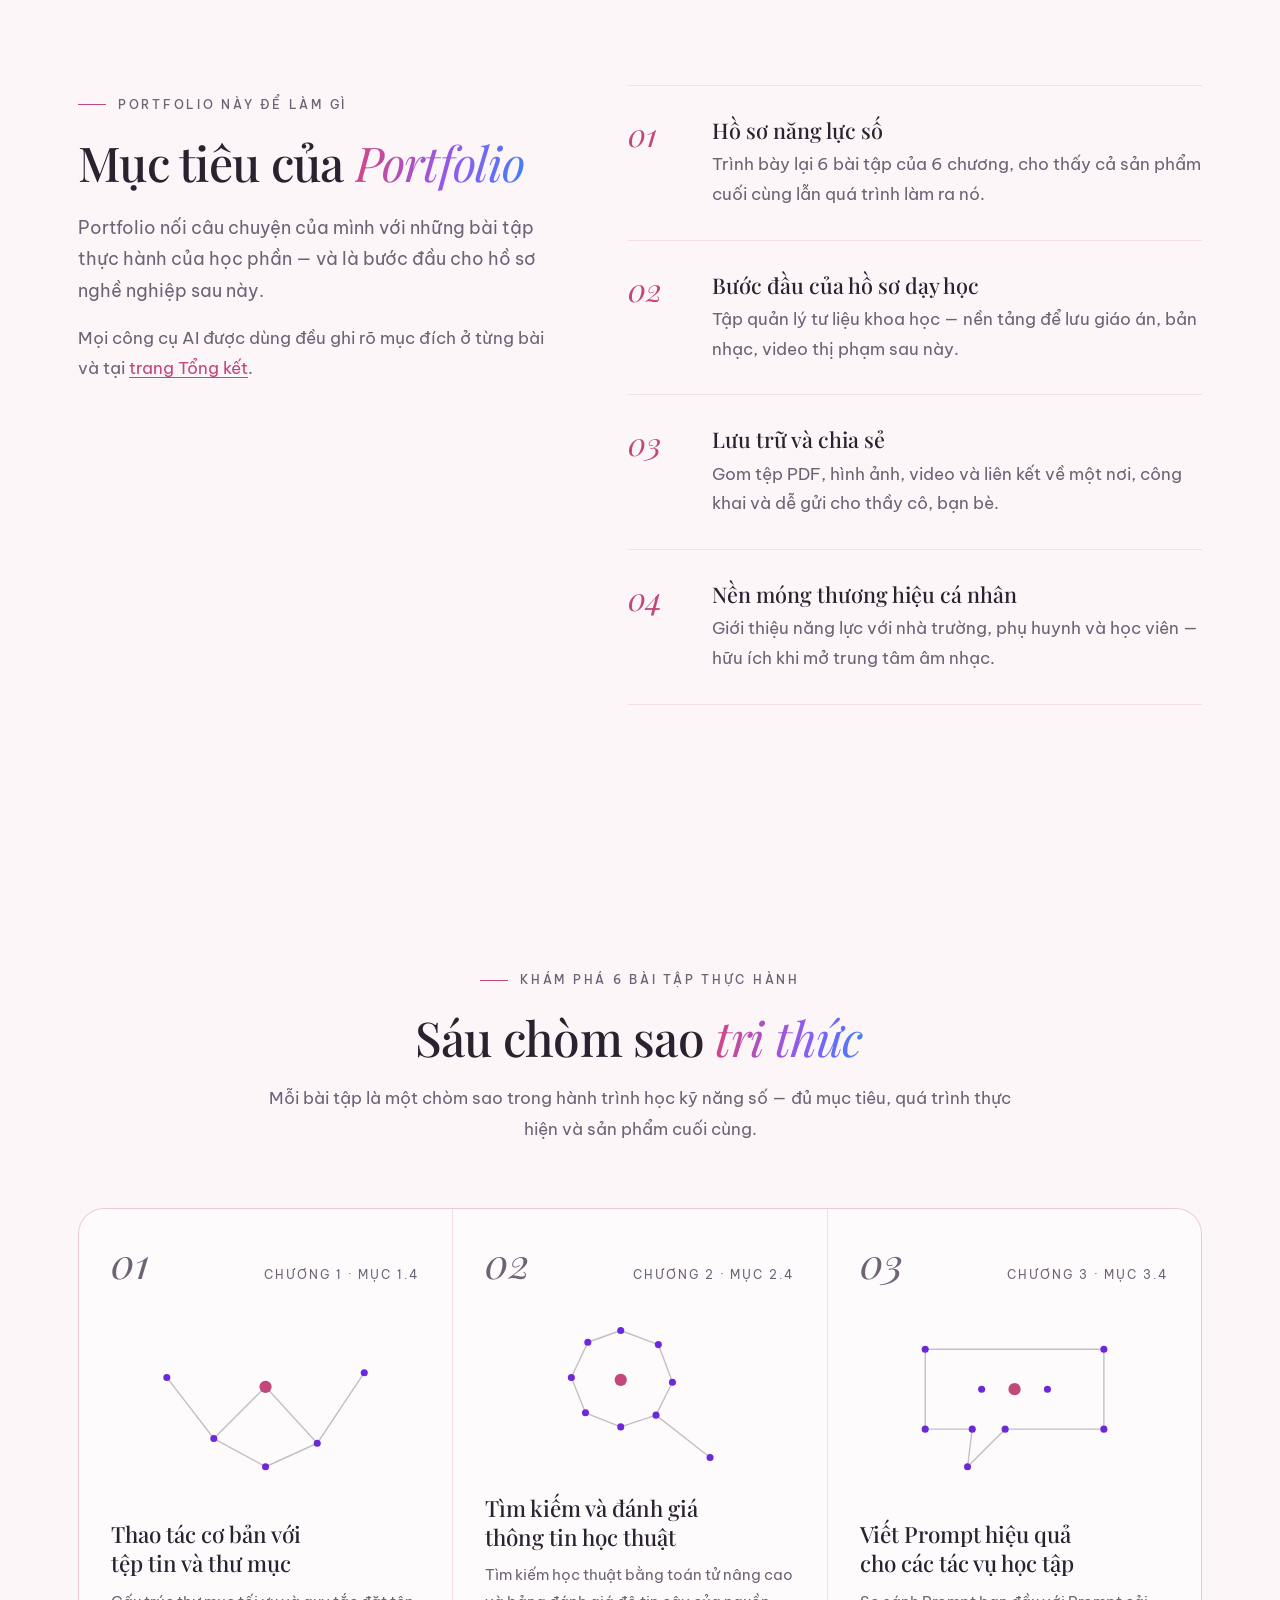
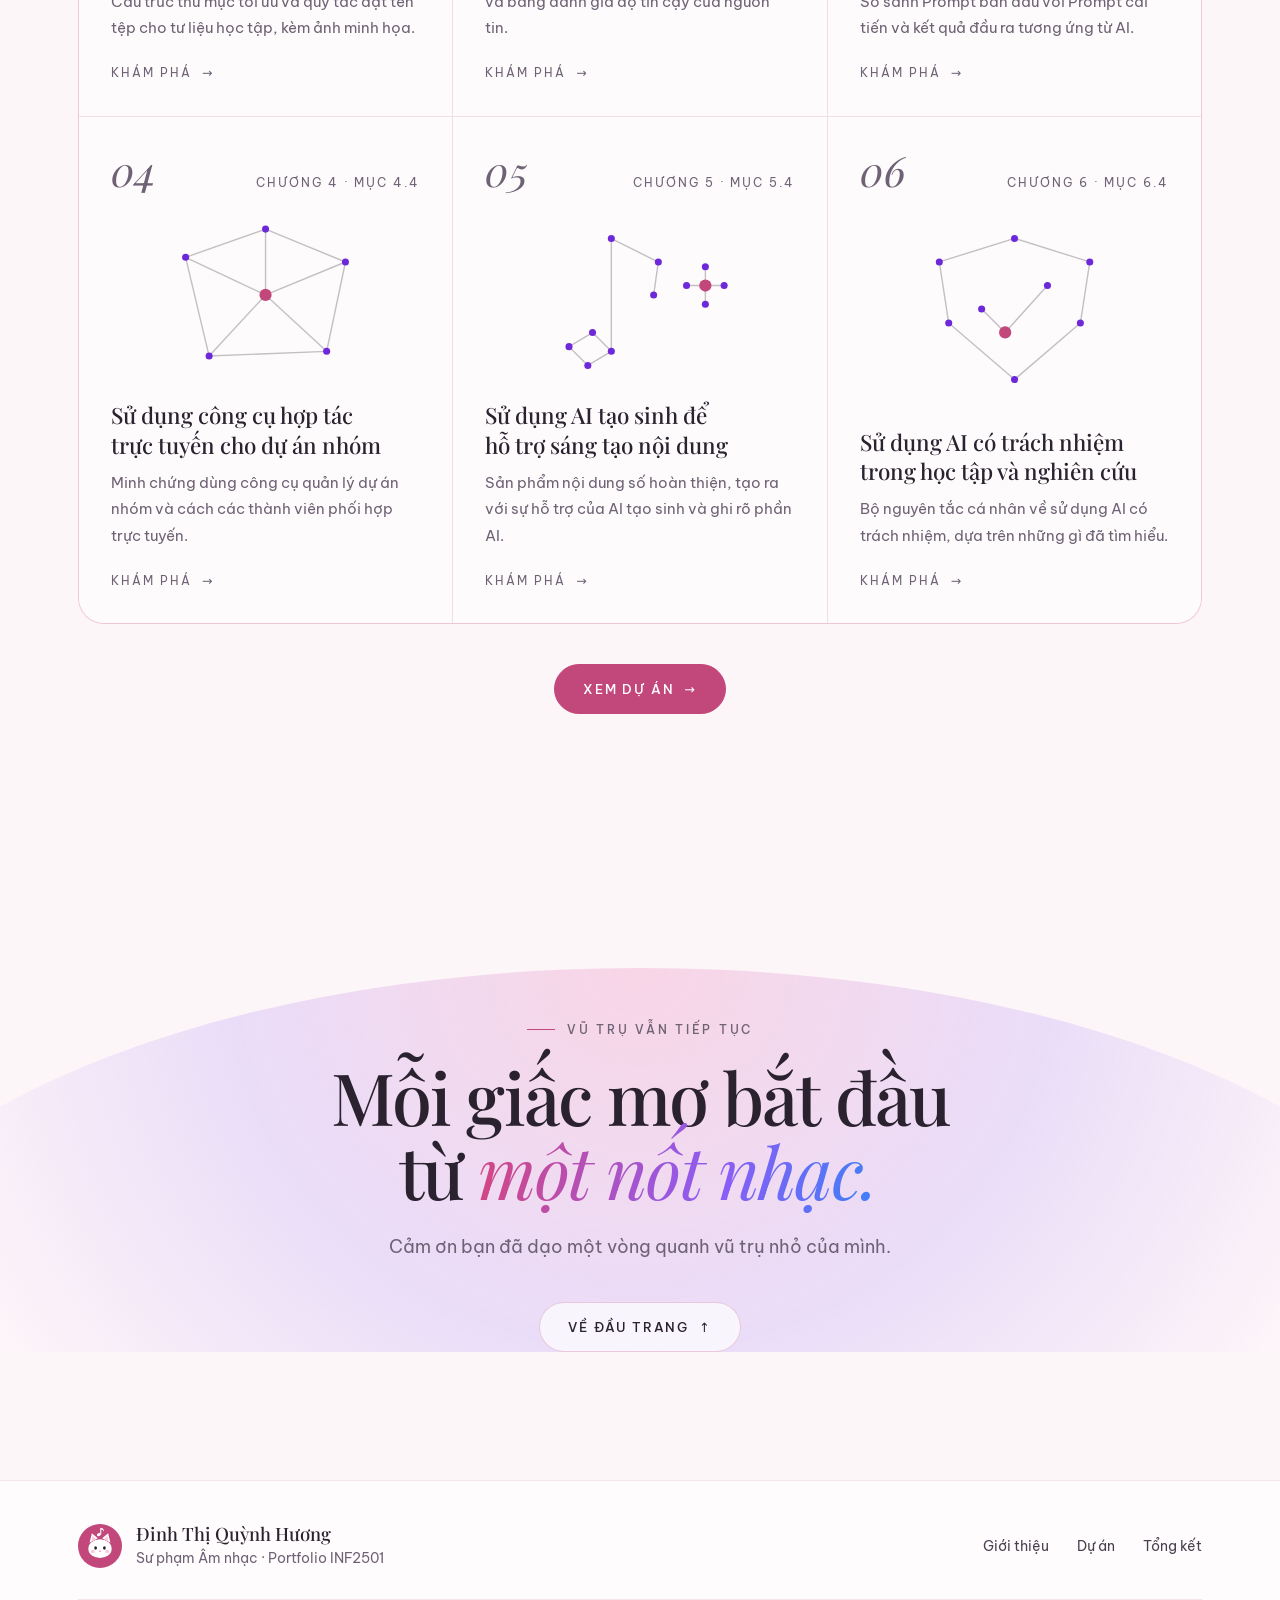
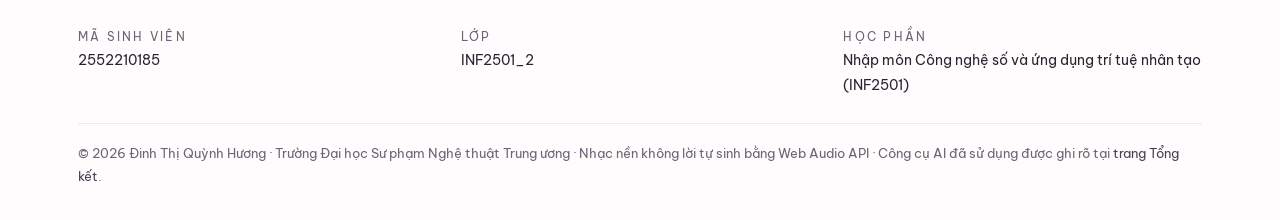
==== commit c4c96cb0: "Thêm nhạc nền không lời và hiệu ứng khi bấm - music.js: 2 bản nhạc tự sinh bằng Web Audio API — "Kẹo" ====
--- a/index.html
+++ b/index.html
@@ -19,6 +19,7 @@
   <link href="https://fonts.googleapis.com/css2?family=Be+Vietnam+Pro:wght@400;500;600&family=Playfair+Display:ital,wght@0,400;0,500;0,600;1,400;1,500&display=swap" rel="stylesheet">
   <link rel="stylesheet" href="assets/css/style.css">
   <script>document.documentElement.classList.add("js");try{if(localStorage.getItem("theme")==="dark")document.documentElement.dataset.theme="dark"}catch(e){}</script>
+  <script src="assets/js/music.js" defer></script>
   <script src="assets/js/site.js" defer></script>
 </head>
 <body data-page="about">
--- a/assets/css/style.css
+++ b/assets/css/style.css
@@ -635,3 +635,37 @@
 /* Vòng sáng + sao nằm ở lớp chuyển cảnh riêng để không bị làm mờ cùng trang */
 .dream-veil { view-transition-name: dream-veil; }
 ::view-transition-group(dream-veil) { z-index: 2; animation-duration: .2s; }
+
+/* ---------- Nút nhạc nền ---------- */
+.music-toggle {
+  display: grid; place-items: center; width: 44px; height: 44px; border-radius: 50%; cursor: pointer; padding: 0;
+  border: 1px solid var(--line-2); background: var(--chip-bg); color: var(--text); transition: border-color .2s, color .2s, box-shadow .3s;
+}
+.music-toggle:hover { border-color: var(--line-3); color: var(--pink); }
+.music-toggle.playing { color: var(--pink); border-color: var(--pink); box-shadow: 0 0 18px -4px var(--pink); }
+.eq { display: flex; align-items: flex-end; gap: 2px; height: 14px; }
+.eq i { width: 3px; height: 4px; border-radius: 2px; background: currentColor; transition: height .3s; }
+.eq i:nth-child(2) { height: 8px; } .eq i:nth-child(3) { height: 11px; } .eq i:nth-child(4) { height: 6px; }
+.playing .eq i { animation: eq 1s ease-in-out infinite; }
+.playing .eq i:nth-child(2) { animation-delay: -.3s; } .playing .eq i:nth-child(3) { animation-delay: -.6s; } .playing .eq i:nth-child(4) { animation-delay: -.15s; }
+@keyframes eq { 0%, 100% { height: 3px; } 50% { height: 14px; } }
+.music-toast {
+  position: fixed; left: 50%; bottom: 24px; z-index: 60; transform: translate(-50%, 20px); opacity: 0; pointer-events: none;
+  padding: 10px 20px; border-radius: 999px; background: var(--chip-solid); border: 1px solid var(--line-2); color: var(--text);
+  font-size: .9rem; box-shadow: 0 18px 40px -16px rgba(43, 34, 48, .45); backdrop-filter: blur(10px);
+  transition: opacity .35s var(--ease), transform .35s var(--ease);
+}
+.music-toast.show { opacity: 1; transform: translate(-50%, 0); }
+@media (max-width: 420px) { .nav-actions { gap: 6px; } .music-toggle, .theme-toggle { width: 40px; height: 40px; } .nav-toggle { padding: 8px 14px; } }
+
+/* ---------- Hiệu ứng khi bấm ---------- */
+.click-burst { position: fixed; z-index: 9998; width: 0; height: 0; pointer-events: none; }
+.click-burst b { position: absolute; left: -9px; top: -9px; width: 18px; height: 18px; border-radius: 50%; border: 1.5px solid var(--pink); animation: burst-ring .6s var(--ease) forwards; }
+.click-burst i { position: absolute; left: 0; top: 0; font-style: normal; font-size: 13px; line-height: 1; color: var(--pink); transform: translate(-50%, -50%); animation: burst-fly .8s var(--ease) forwards; }
+.click-burst i:nth-of-type(even) { color: var(--violet); }
+:root[data-theme="dark"] .click-burst i:nth-of-type(even) { color: var(--cyan); }
+@keyframes burst-ring { to { transform: scale(3.4); opacity: 0; } }
+@keyframes burst-fly {
+  0% { opacity: 1; transform: translate(-50%, -50%) scale(.4); }
+  100% { opacity: 0; transform: translate(calc(-50% + var(--dx)), calc(-50% + var(--dy))) scale(1) rotate(40deg); }
+}
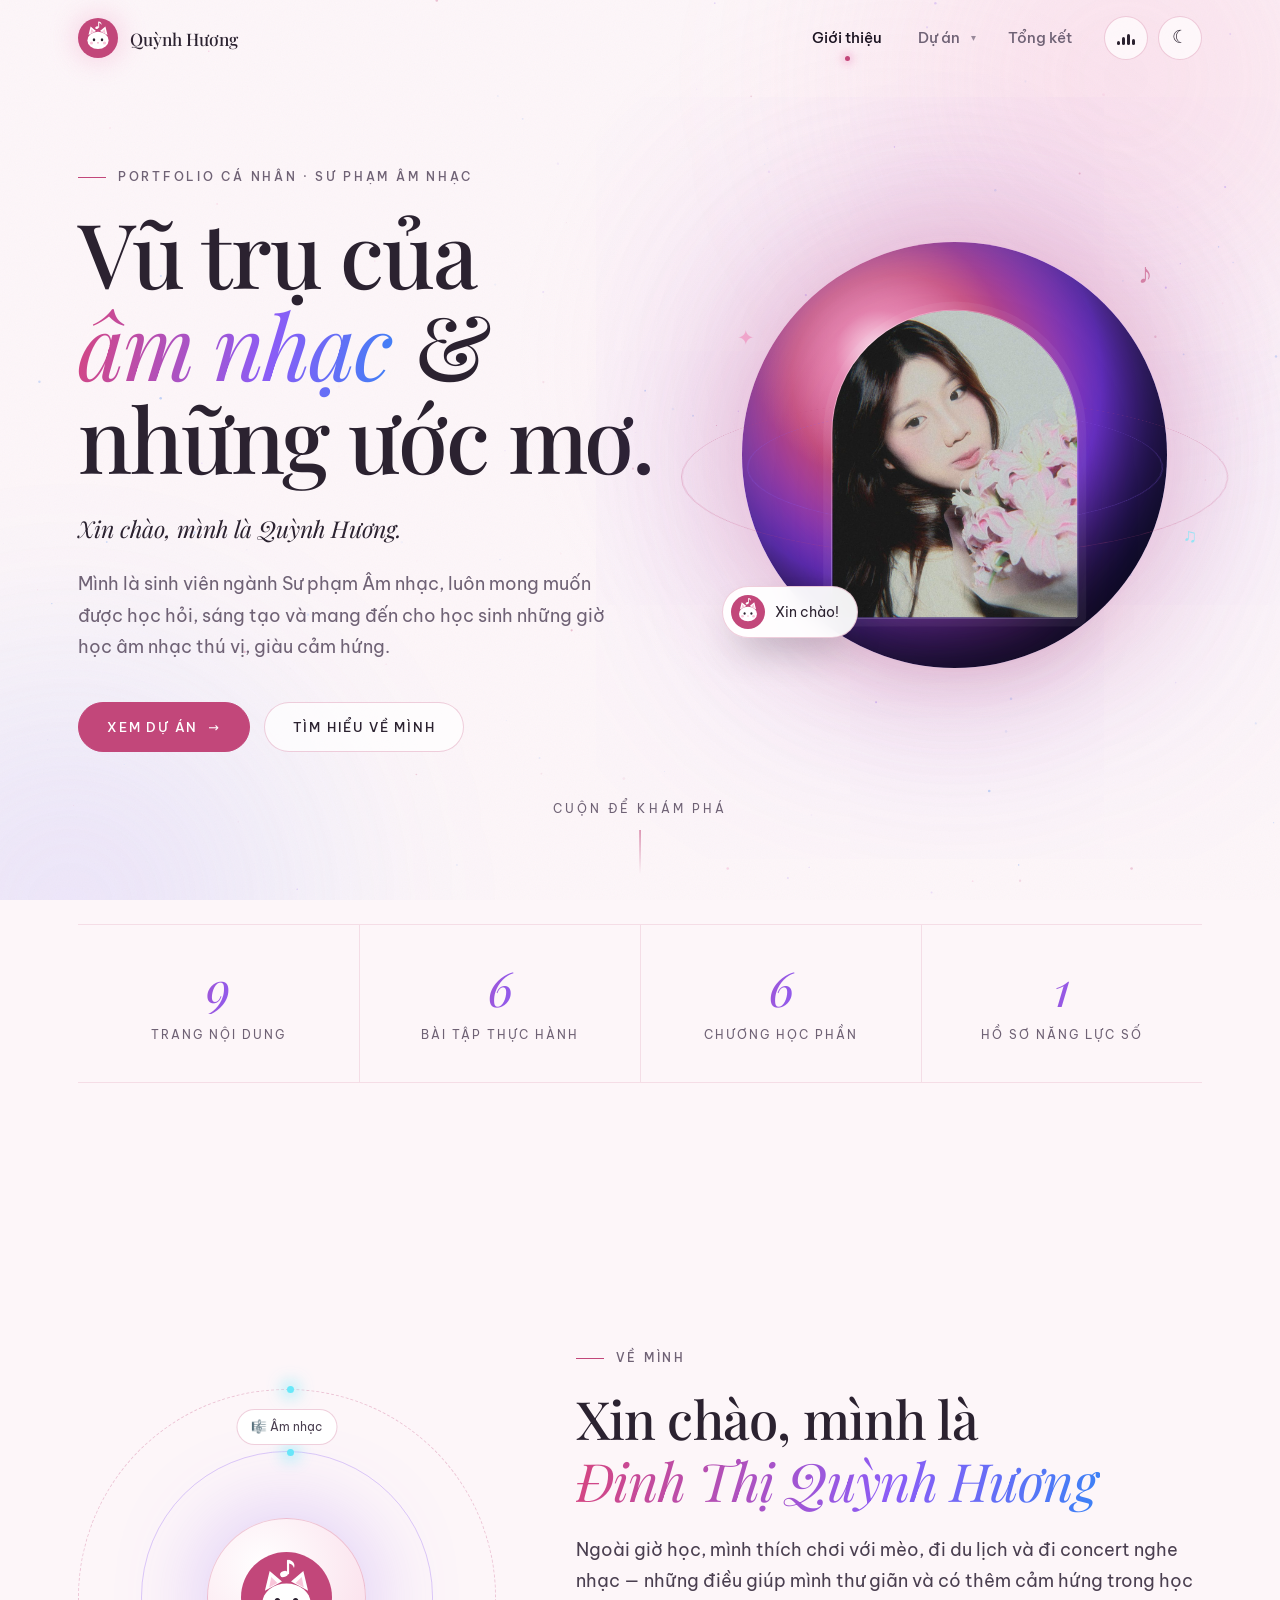
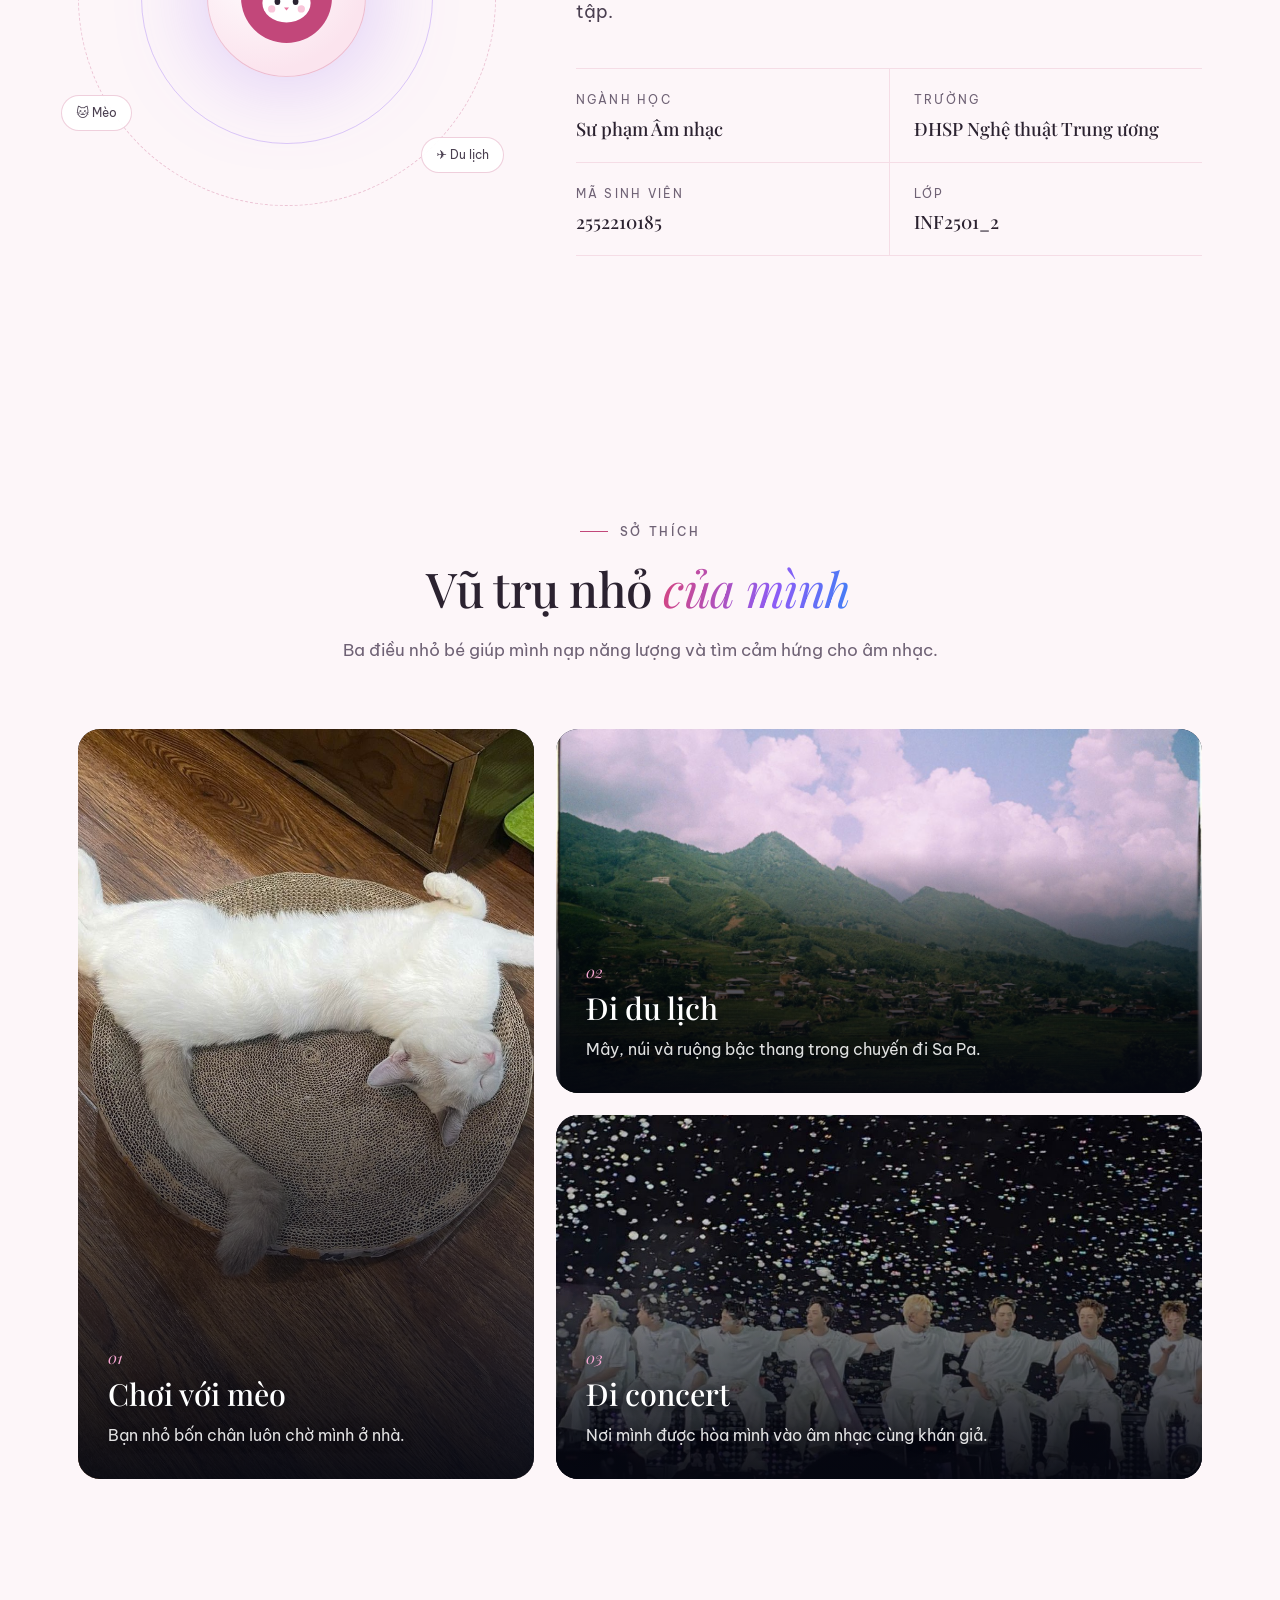
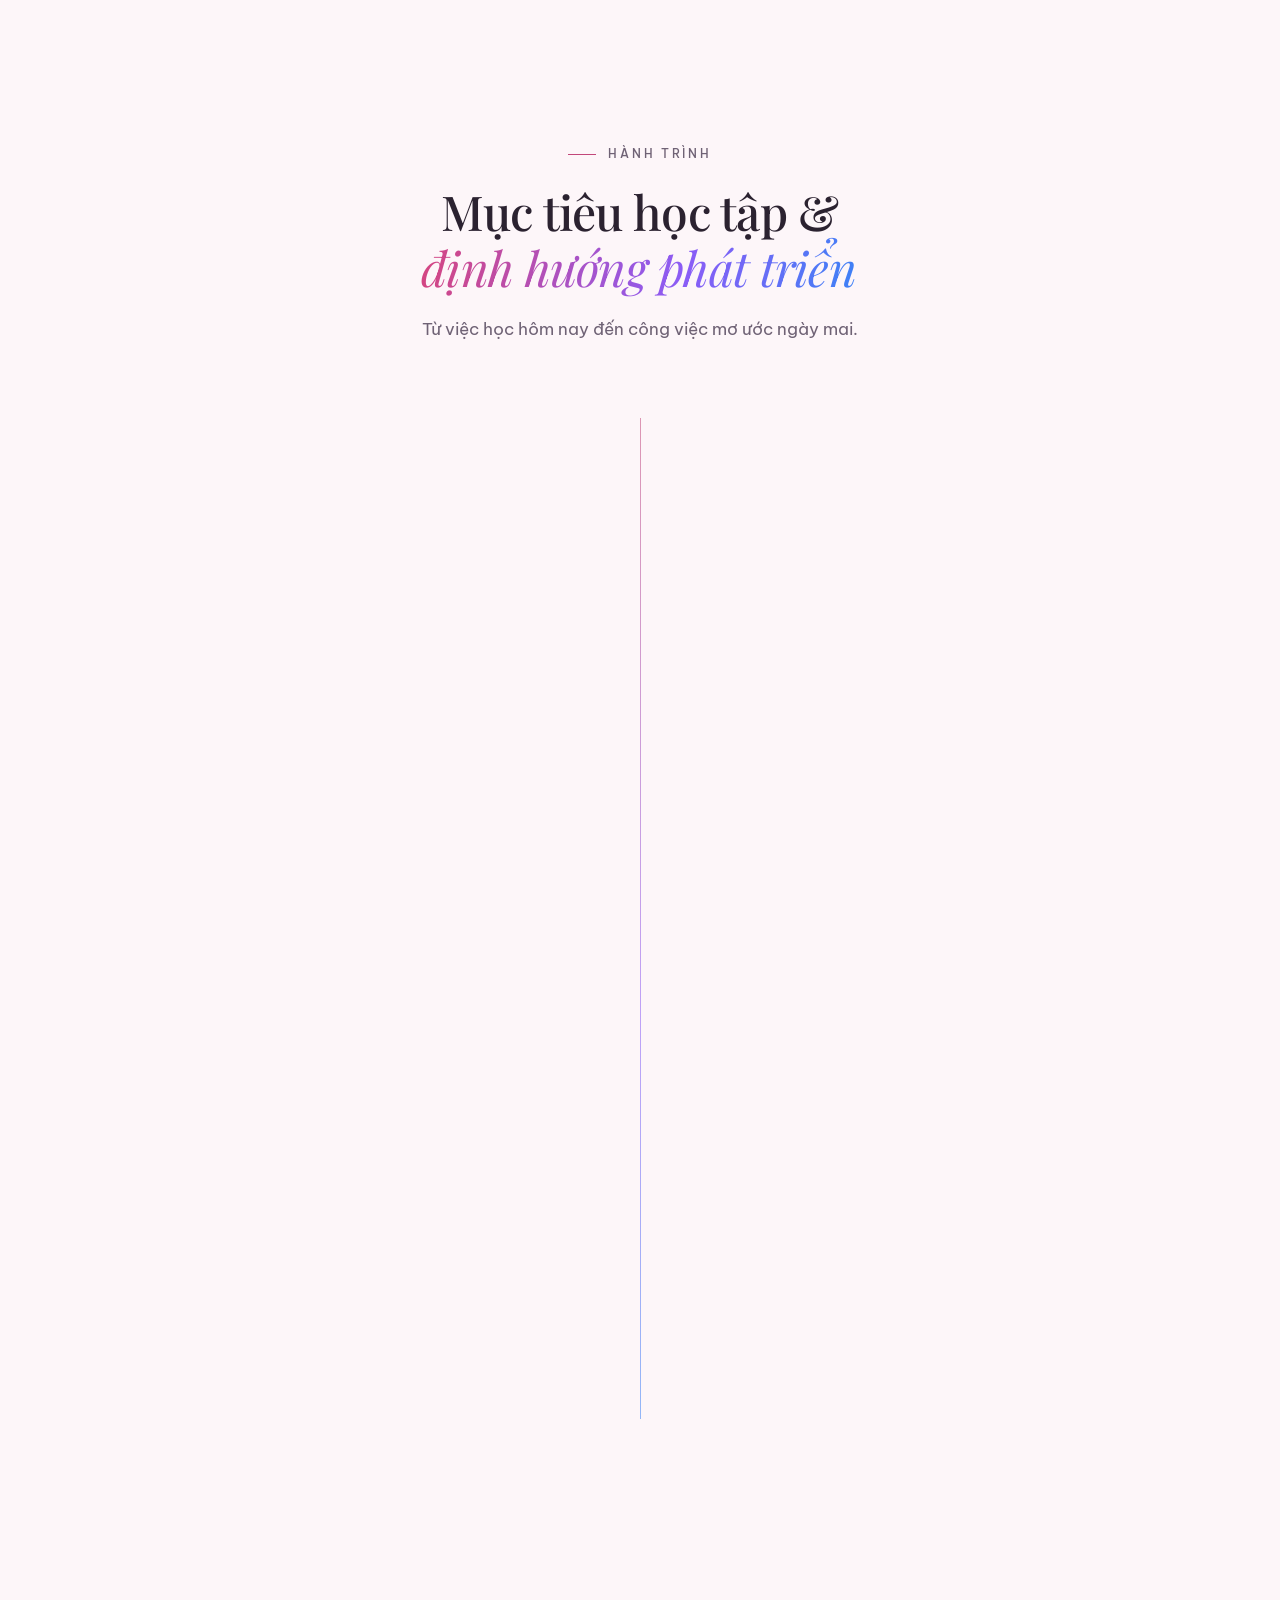
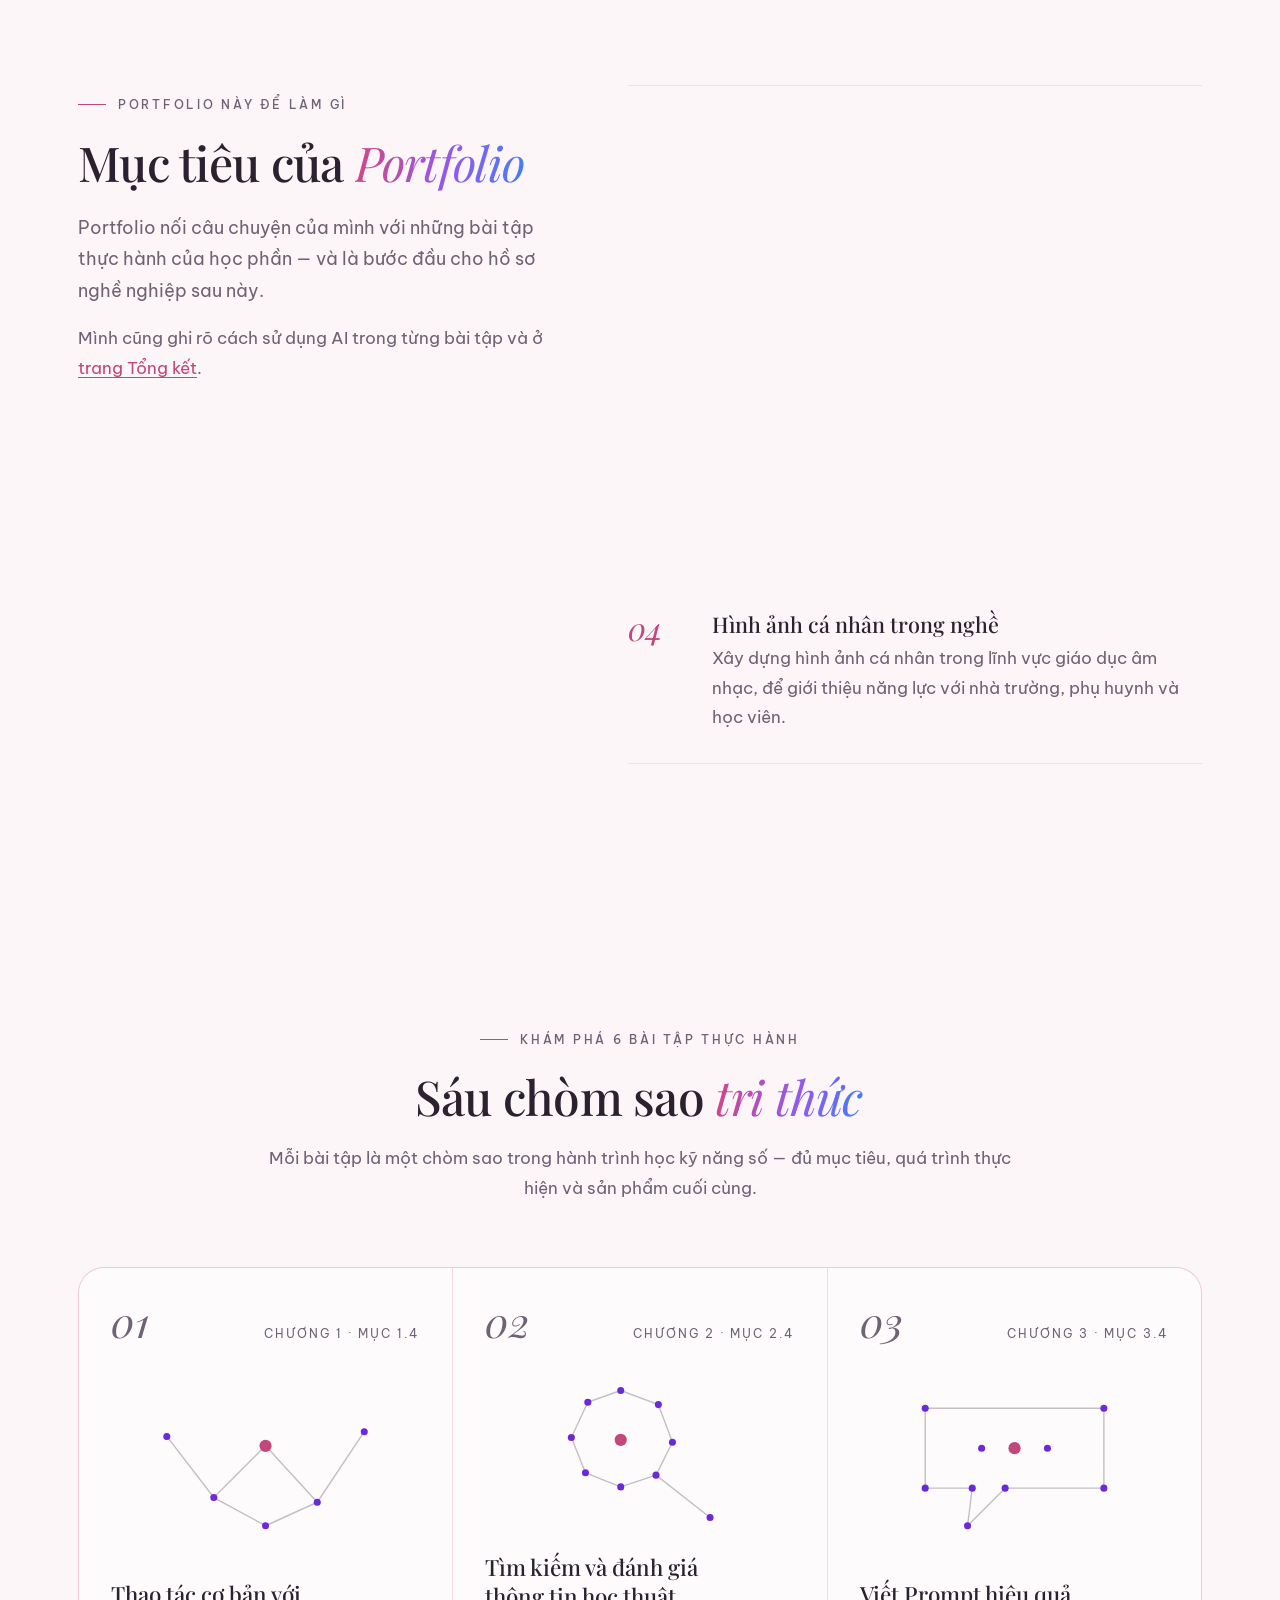
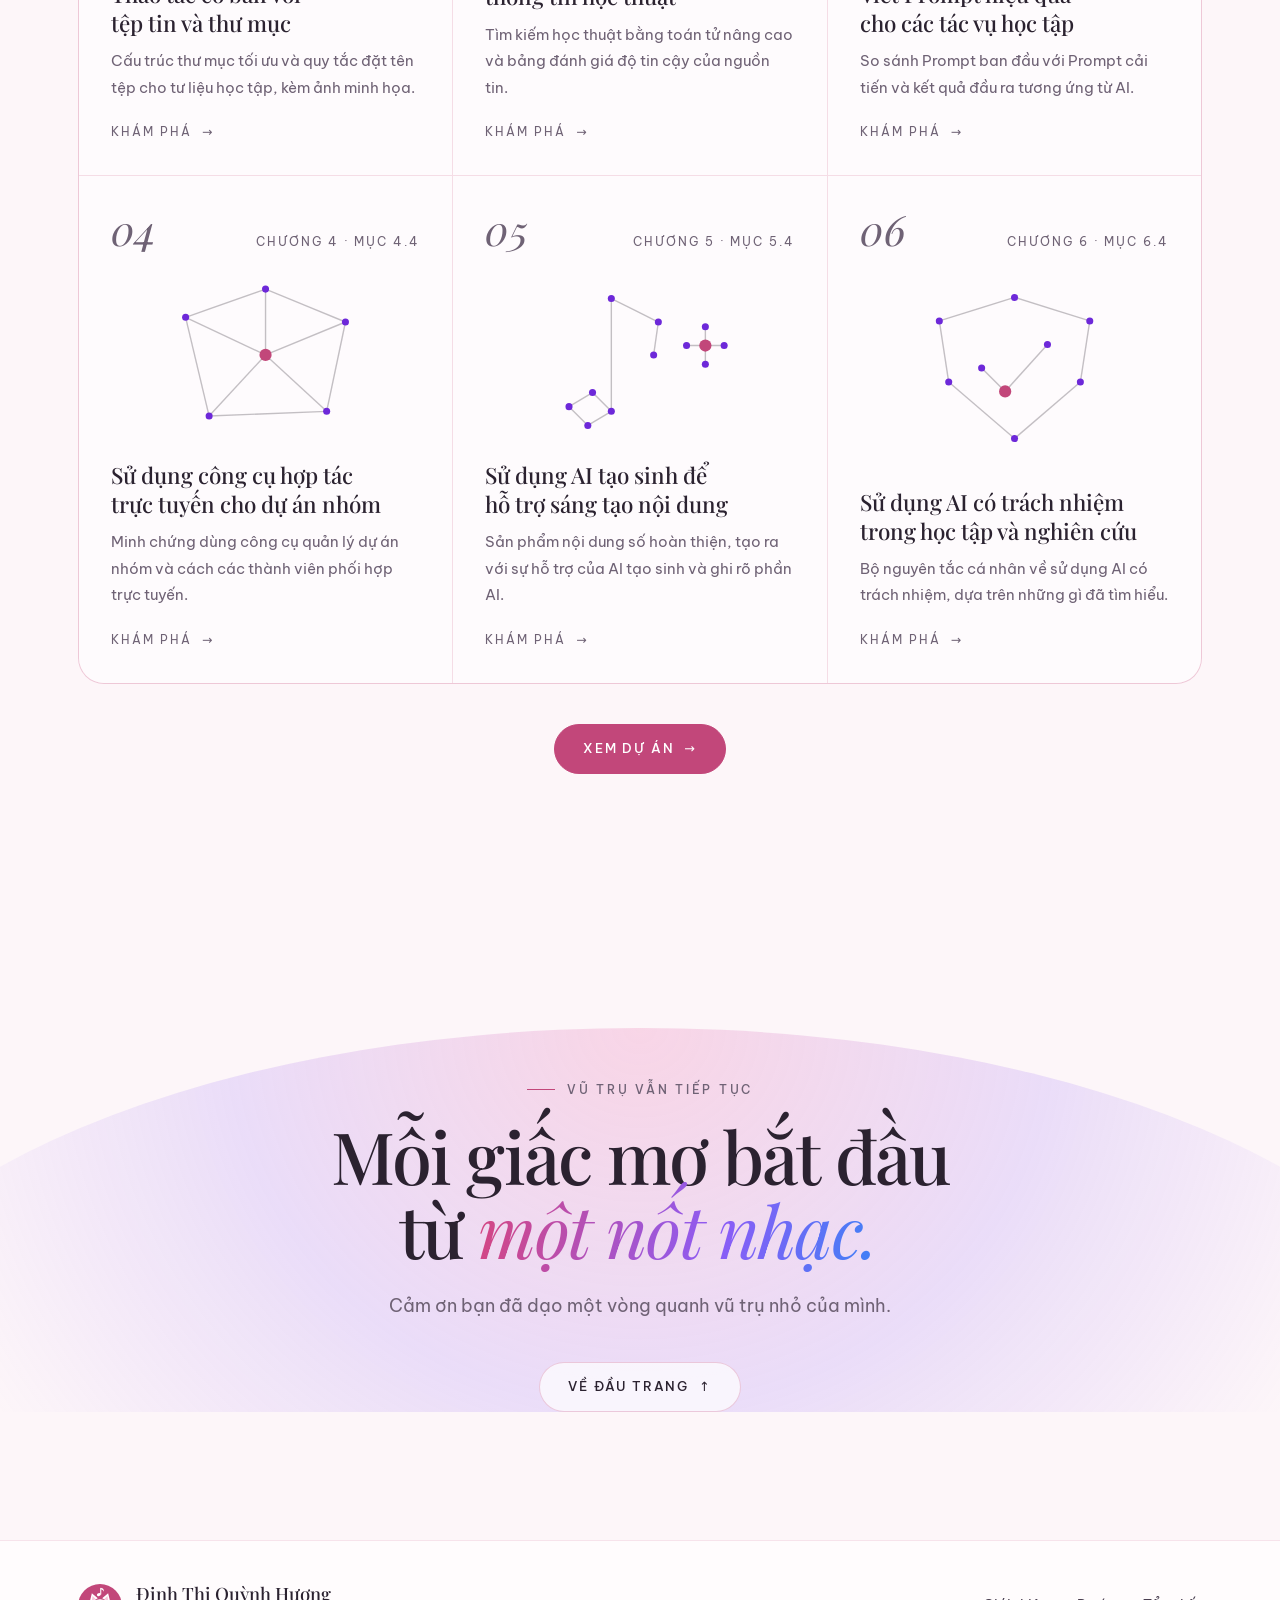
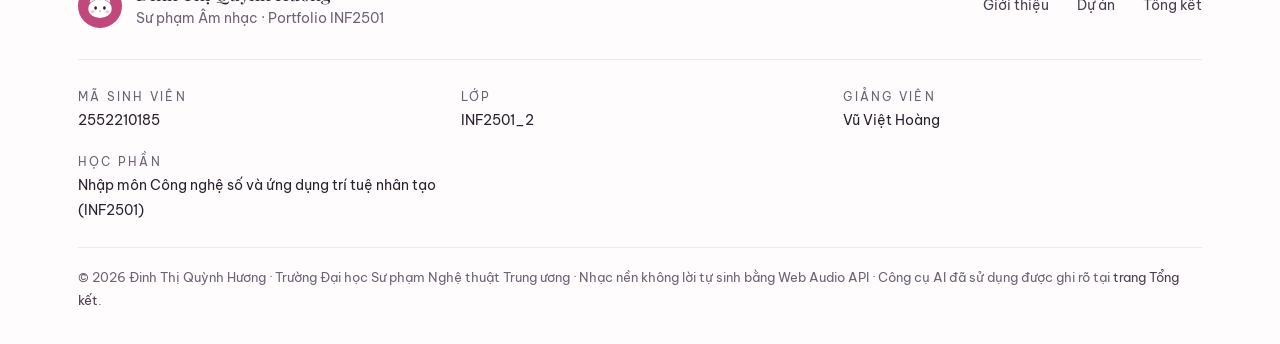
==== commit 2daf417e: "Chỉnh câu chữ theo góp ý, bỏ ghi chú AI bài 1, 2, 4 ở trang Tổng kết Co-Authored-By: Claude Opus 5.5" ====
--- a/index.html
+++ b/index.html
@@ -33,7 +33,7 @@
         <span class="label" data-reveal>Portfolio cá nhân · Sư phạm Âm nhạc</span>
         <h1 class="display" data-reveal style="--d:.1s">Vũ trụ của <em>âm nhạc</em> &amp; những ước mơ.</h1>
         <p class="hero-hello" data-reveal style="--d:.25s">Xin chào, mình là Quỳnh Hương.</p>
-        <p class="lead" data-reveal style="--d:.35s">Sinh viên Sư phạm Âm nhạc, mong muốn trở thành một giáo viên âm nhạc sáng tạo và tận tâm — người đưa âm nhạc đến gần hơn với học trò.</p>
+        <p class="lead" data-reveal style="--d:.35s">Mình là sinh viên ngành Sư phạm Âm nhạc, luôn mong muốn được học hỏi, sáng tạo và mang đến cho học sinh những giờ học âm nhạc thú vị, giàu cảm hứng.</p>
         <div class="btn-row" data-reveal style="--d:.45s">
           <a class="btn primary" href="projects.html">Xem dự án <span class="arrow">→</span></a>
           <a class="btn" href="#gioi-thieu">Tìm hiểu về mình</a>
@@ -78,7 +78,7 @@
       <div>
         <span class="label" data-reveal>Về mình</span>
         <h2 data-reveal style="--d:.1s">Xin chào, mình là <em>Đinh Thị Quỳnh Hương</em></h2>
-        <p class="about-text" data-reveal style="--d:.2s">Ngoài giờ học, mình thích chơi với mèo, đi du lịch và đi concert nghe nhạc — những điều giúp mình nạp lại năng lượng và tìm thêm cảm hứng cho âm nhạc.</p>
+        <p class="about-text" data-reveal style="--d:.2s">Ngoài giờ học, mình thích chơi với mèo, đi du lịch và đi concert nghe nhạc — những điều giúp mình thư giãn và có thêm cảm hứng trong học tập.</p>
         <dl class="meta" data-reveal style="--d:.3s">
           <div><dt>Ngành học</dt><dd>Sư phạm Âm nhạc</dd></div>
           <div><dt>Trường</dt><dd>ĐHSP Nghệ thuật Trung ương</dd></div>
@@ -121,7 +121,7 @@
         <p>Từ việc học hôm nay đến công việc mơ ước ngày mai.</p>
       </div>
       <ol class="journey">
-        <li class="milestone" data-reveal><span class="marker" aria-hidden="true">✦</span><div class="body"><span class="no">01</span><h3>Học hỏi</h3><p>Không ngừng học hỏi, mở rộng hiểu biết với những điều mới mỗi ngày.</p></div></li>
+        <li class="milestone" data-reveal><span class="marker" aria-hidden="true">✦</span><div class="body"><span class="no">01</span><h3>Học hỏi</h3><p>Chủ động tìm hiểu kiến thức mới và học hỏi từ những trải nghiệm thực tế.</p></div></li>
         <li class="milestone" data-reveal><span class="marker" aria-hidden="true">♪</span><div class="body"><span class="no">02</span><h3>Chuyên môn</h3><p>Nắm vững kiến thức âm nhạc chuyên sâu và phương pháp giảng dạy âm nhạc.</p></div></li>
         <li class="milestone" data-reveal><span class="marker" aria-hidden="true">✧</span><div class="body"><span class="no">03</span><h3>Kỹ năng</h3><p>Rèn luyện kỹ năng sư phạm cùng các kỹ năng bổ trợ, trong đó có kỹ năng số.</p></div></li>
         <li class="milestone" data-reveal><span class="marker" aria-hidden="true">★</span><div class="body"><span class="no">04</span><h3>Nghề nghiệp</h3><p>Trở thành giáo viên Âm nhạc sáng tạo, tận tâm tại trường học hoặc trung tâm nghệ thuật.</p></div></li>
@@ -137,13 +137,13 @@
         <span class="label">Portfolio này để làm gì</span>
         <h2>Mục tiêu của <em>Portfolio</em></h2>
         <p class="lead" style="margin-top:22px">Portfolio nối câu chuyện của mình với những bài tập thực hành của học phần — và là bước đầu cho hồ sơ nghề nghiệp sau này.</p>
-        <p class="muted" style="margin-top:18px">Mọi công cụ AI được dùng đều ghi rõ mục đích ở từng bài và tại <a href="conclusion.html#ai">trang Tổng kết</a>.</p>
+        <p class="muted" style="margin-top:18px">Mình cũng ghi rõ cách sử dụng AI trong từng bài tập và ở <a href="conclusion.html#ai">trang Tổng kết</a>.</p>
       </div>
       <ol class="purpose-list">
         <li data-reveal><h3>Hồ sơ năng lực số</h3><p>Trình bày lại 6 bài tập của 6 chương, cho thấy cả sản phẩm cuối cùng lẫn quá trình làm ra nó.</p></li>
-        <li data-reveal><h3>Bước đầu của hồ sơ dạy học</h3><p>Tập quản lý tư liệu khoa học — nền tảng để lưu giáo án, bản nhạc, video thị phạm sau này.</p></li>
+        <li data-reveal><h3>Bước đầu của hồ sơ dạy học</h3><p>Rèn luyện cách sắp xếp và quản lý tài liệu học tập một cách khoa học, để sau này lưu giáo án, bản nhạc, video thị phạm.</p></li>
         <li data-reveal><h3>Lưu trữ và chia sẻ</h3><p>Gom tệp PDF, hình ảnh, video và liên kết về một nơi, công khai và dễ gửi cho thầy cô, bạn bè.</p></li>
-        <li data-reveal><h3>Nền móng thương hiệu cá nhân</h3><p>Giới thiệu năng lực với nhà trường, phụ huynh và học viên — hữu ích khi mở trung tâm âm nhạc.</p></li>
+        <li data-reveal><h3>Hình ảnh cá nhân trong nghề</h3><p>Xây dựng hình ảnh cá nhân trong lĩnh vực giáo dục âm nhạc, để giới thiệu năng lực với nhà trường, phụ huynh và học viên.</p></li>
       </ol>
     </div>
   </section>
--- a/assets/css/style.css
+++ b/assets/css/style.css
@@ -194,11 +194,13 @@
     opacity: 0; visibility: hidden; transform: translateY(-8px); transition: opacity .25s, transform .25s var(--ease), visibility .25s;
   }
   #site-nav.open { opacity: 1; visibility: visible; transform: none; }
+  /* Menu đóng: mọi liên kết bên trong (kể cả menu con) không được nhận chạm */
+  #site-nav:not(.open), #site-nav:not(.open) * { visibility: hidden !important; pointer-events: none; }
   #site-nav > ul { flex-direction: column; gap: 0; }
   #site-nav > ul > li > a { padding: 16px 4px; font: 500 1.35rem var(--serif); color: var(--text); border-bottom: 1px solid var(--line); }
   #site-nav > ul > li > a[aria-current="page"]::after { left: auto; right: 8px; bottom: auto; top: 50%; margin-top: -2.5px; }
   .has-sub > a::before { display: none; }
-  .sub { position: static; width: auto; opacity: 1; visibility: visible; transform: none; background: transparent; border: 0; box-shadow: none; padding: 6px 0 10px; backdrop-filter: none; }
+  .sub { position: static; width: auto; opacity: 1; visibility: inherit; transform: none; background: transparent; border: 0; box-shadow: none; padding: 6px 0 10px; backdrop-filter: none; }
 }
 body.menu-open { overflow: hidden; }
 
@@ -492,6 +494,11 @@
 
 figure { margin: 26px 0; }
 figcaption { font-size: .86rem; color: var(--muted); margin-top: 12px; text-align: center; }
+.part figure img { margin-inline: auto; border-radius: 14px; border: 1px solid var(--line); box-shadow: 0 14px 34px -22px rgba(43, 34, 48, .45); }
+.part figure a { display: block; cursor: zoom-in; }
+.steps figure { margin: 16px 0 4px; }
+.part ol:not(.steps) { max-width: var(--prose); }
+.part :not(pre) > code { overflow-wrap: anywhere; }
 .compare { display: grid; grid-template-columns: repeat(2, minmax(0, 1fr)); gap: 20px; margin: 26px 0; }
 .compare > * { margin: 0; }
 @media (max-width: 760px) { .compare { grid-template-columns: 1fr; } }
